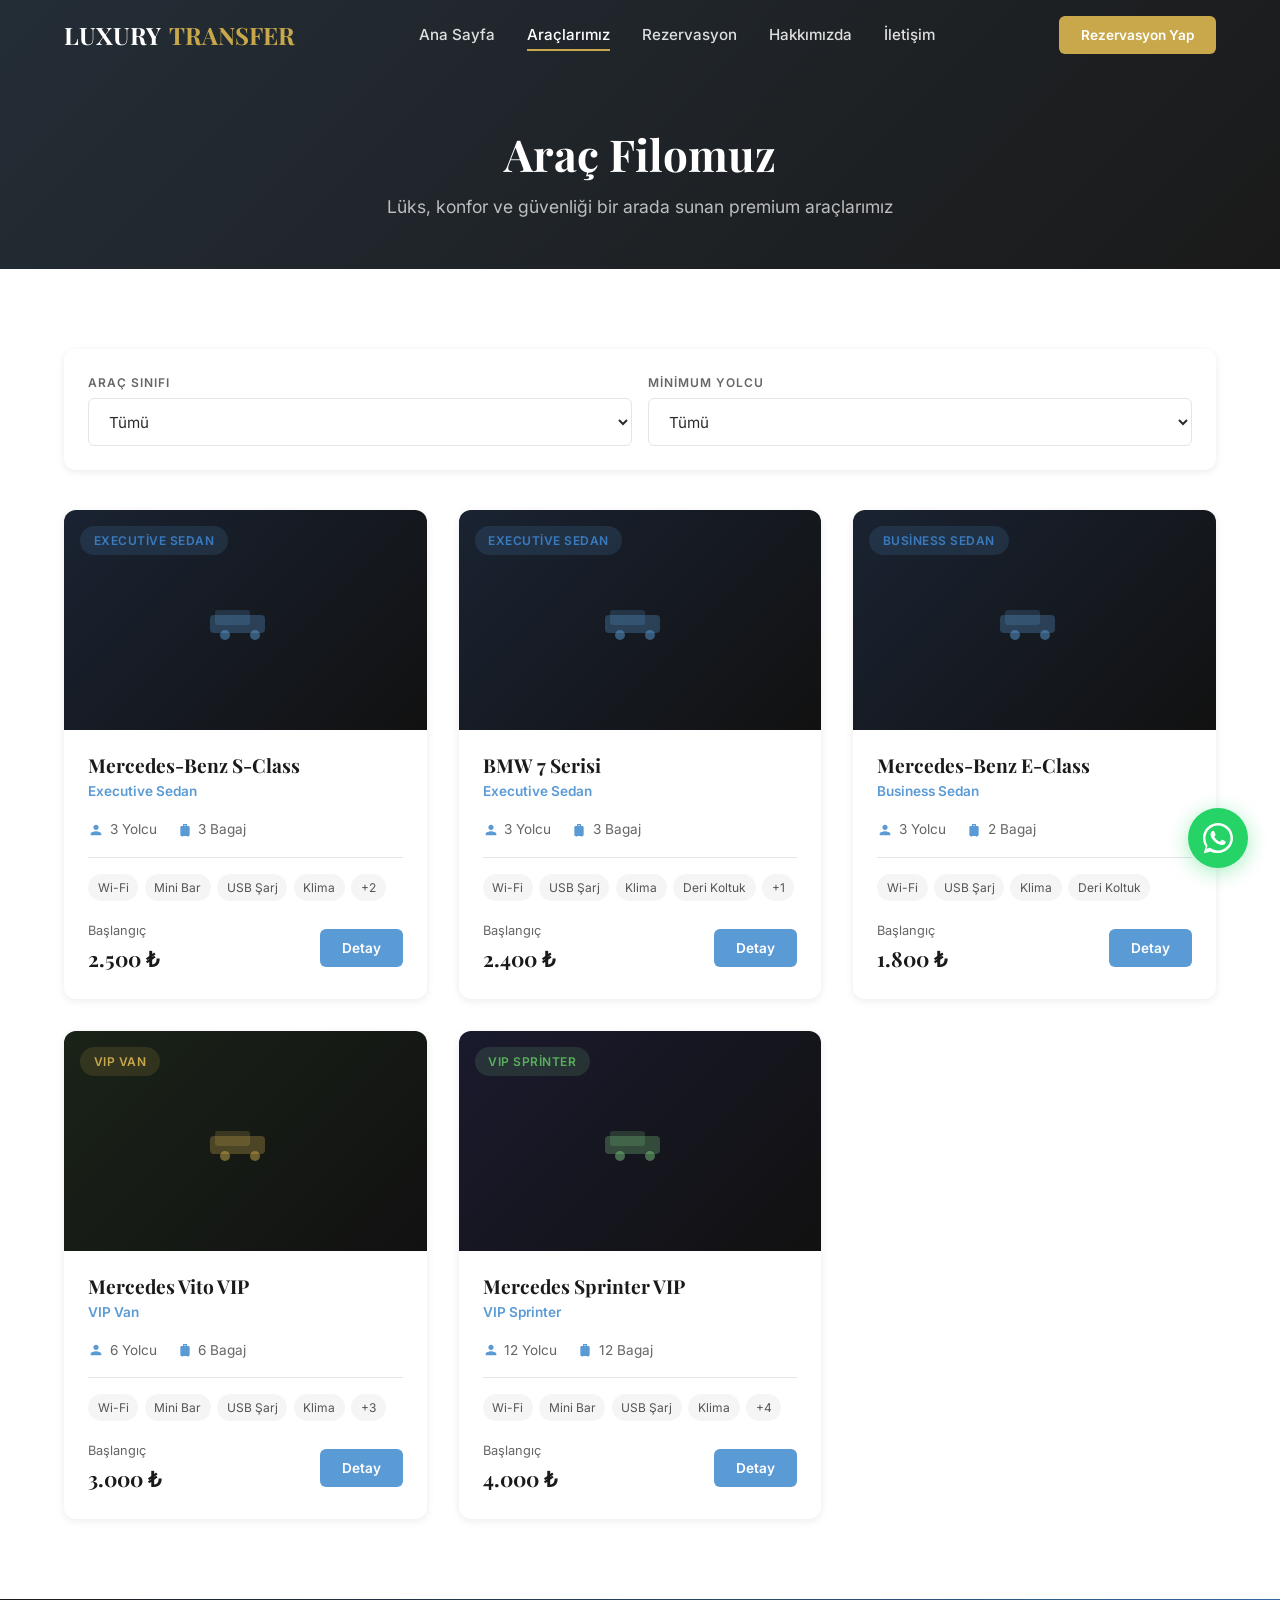
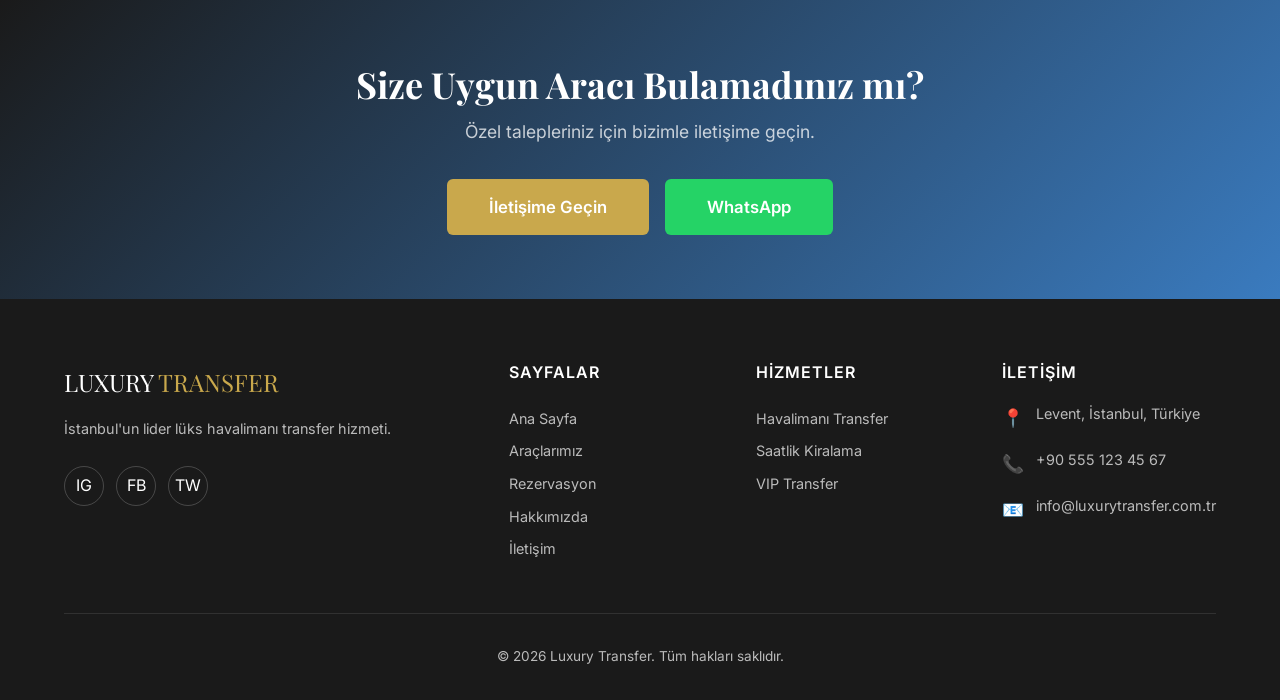
==== araclar.html @ 1dbd3d26 "Initial commit: Luxury Transfer - İstanbul lüks havalimanı transfer web sitesi 5 sayfa (ana sayfa, a" ====
<!DOCTYPE html>
<html lang="tr">
<head>
  <meta charset="UTF-8">
  <meta name="viewport" content="width=device-width, initial-scale=1.0">
  <meta name="description" content="Luxury Transfer araç filosu. Mercedes S-Class, BMW 7 Serisi, Mercedes Vito VIP ve Sprinter VIP araçlarla lüks transfer.">
  <title>Araçlarımız - Luxury Transfer</title>
  <link rel="preconnect" href="https://fonts.googleapis.com">
  <link rel="preconnect" href="https://fonts.gstatic.com" crossorigin>
  <link href="https://fonts.googleapis.com/css2?family=Inter:wght@400;500;600;700&family=Playfair+Display:wght@600;700&display=swap" rel="stylesheet">
  <link rel="stylesheet" href="css/style.css">
  <link rel="stylesheet" href="css/components.css">
  <link rel="stylesheet" href="css/responsive.css">
</head>
<body>

  <!-- Header -->
  <header class="header header--solid">
    <div class="container header__inner">
      <a href="index.html" class="header__logo">LUXURY <span>TRANSFER</span></a>
      <nav class="header__nav">
        <a href="index.html" class="header__link">Ana Sayfa</a>
        <a href="araclar.html" class="header__link header__link--active">Araçlarımız</a>
        <a href="rezervasyon.html" class="header__link">Rezervasyon</a>
        <a href="hakkimizda.html" class="header__link">Hakkımızda</a>
        <a href="iletisim.html" class="header__link">İletişim</a>
      </nav>
      <a href="rezervasyon.html" class="header__cta btn btn--gold btn--sm">Rezervasyon Yap</a>
      <button class="hamburger" aria-label="Menüyü aç">
        <span class="hamburger__line"></span>
        <span class="hamburger__line"></span>
        <span class="hamburger__line"></span>
      </button>
    </div>
  </header>

  <!-- Mobile Nav -->
  <div class="mobile-nav">
    <a href="index.html" class="mobile-nav__link">Ana Sayfa</a>
    <a href="araclar.html" class="mobile-nav__link">Araçlarımız</a>
    <a href="rezervasyon.html" class="mobile-nav__link">Rezervasyon</a>
    <a href="hakkimizda.html" class="mobile-nav__link">Hakkımızda</a>
    <a href="iletisim.html" class="mobile-nav__link">İletişim</a>
  </div>

  <!-- Page Hero -->
  <section class="page-hero">
    <div class="page-hero__content">
      <h1 class="page-hero__title">Araç Filomuz</h1>
      <p class="page-hero__subtitle">Lüks, konfor ve güvenliği bir arada sunan premium araçlarımız</p>
    </div>
  </section>

  <!-- Fleet -->
  <section class="section">
    <div class="container">
      <!-- Filter Bar -->
      <div class="filter-bar reveal">
        <div class="filter-bar__group">
          <label class="filter-bar__label">Araç Sınıfı</label>
          <select class="form-select" id="filter-class">
            <option value="all">Tümü</option>
            <option value="executive">Executive Sedan</option>
            <option value="vip-van">VIP Van</option>
            <option value="sprinter">Sprinter</option>
          </select>
        </div>
        <div class="filter-bar__group">
          <label class="filter-bar__label">Minimum Yolcu</label>
          <select class="form-select" id="filter-passengers">
            <option value="">Tümü</option>
            <option value="1">1+ Yolcu</option>
            <option value="4">4+ Yolcu</option>
            <option value="6">6+ Yolcu</option>
            <option value="10">10+ Yolcu</option>
          </select>
        </div>
      </div>

      <!-- Vehicle Grid -->
      <div class="grid grid--3" id="vehicle-grid"></div>
    </div>
  </section>

  <!-- CTA -->
  <section class="cta-banner">
    <div class="container">
      <h2 class="cta-banner__title">Size Uygun Aracı Bulamadınız mı?</h2>
      <p class="cta-banner__text">Özel talepleriniz için bizimle iletişime geçin.</p>
      <div class="cta-banner__buttons">
        <a href="iletisim.html" class="btn btn--gold btn--lg">İletişime Geçin</a>
        <a href="#" onclick="openWhatsAppGeneral(); return false;" class="btn btn--whatsapp btn--lg">WhatsApp</a>
      </div>
    </div>
  </section>

  <!-- Vehicle Modal -->
  <div class="modal-overlay" id="vehicle-modal">
    <div class="modal">
      <button class="modal__close" onclick="closeVehicleModal()">&times;</button>
      <div class="modal__image-placeholder"></div>
      <div class="modal__body">
        <h2 class="modal__title"></h2>
        <div class="modal__class"></div>
        <p class="modal__description" style="color:#666;margin-bottom:1.5rem"></p>
        <div class="modal__section-title">Özellikler</div>
        <div class="modal__amenities"></div>
        <div class="modal__section-title">Fiyatlandırma</div>
        <div class="modal__pricing"></div>
        <a href="#" class="btn btn--primary btn--lg btn--full modal__book-btn">Rezervasyon Yap</a>
      </div>
    </div>
  </div>

  <!-- Footer -->
  <footer class="footer">
    <div class="container">
      <div class="footer__grid">
        <div>
          <div class="footer__brand">LUXURY <span>TRANSFER</span></div>
          <p class="footer__desc">İstanbul'un lider lüks havalimanı transfer hizmeti.</p>
          <div class="footer__social">
            <a href="#" class="footer__social-link" aria-label="Instagram">IG</a>
            <a href="#" class="footer__social-link" aria-label="Facebook">FB</a>
            <a href="#" class="footer__social-link" aria-label="Twitter">TW</a>
          </div>
        </div>
        <div>
          <h4 class="footer__heading">Sayfalar</h4>
          <a href="index.html" class="footer__link">Ana Sayfa</a>
          <a href="araclar.html" class="footer__link">Araçlarımız</a>
          <a href="rezervasyon.html" class="footer__link">Rezervasyon</a>
          <a href="hakkimizda.html" class="footer__link">Hakkımızda</a>
          <a href="iletisim.html" class="footer__link">İletişim</a>
        </div>
        <div>
          <h4 class="footer__heading">Hizmetler</h4>
          <a href="rezervasyon.html" class="footer__link">Havalimanı Transfer</a>
          <a href="rezervasyon.html" class="footer__link">Saatlik Kiralama</a>
          <a href="rezervasyon.html" class="footer__link">VIP Transfer</a>
        </div>
        <div>
          <h4 class="footer__heading">İletişim</h4>
          <div class="footer__contact-item">
            <span class="footer__contact-icon">📍</span>
            <span>Levent, İstanbul, Türkiye</span>
          </div>
          <div class="footer__contact-item">
            <span class="footer__contact-icon">📞</span>
            <span>+90 555 123 45 67</span>
          </div>
          <div class="footer__contact-item">
            <span class="footer__contact-icon">📧</span>
            <span>info@luxurytransfer.com.tr</span>
          </div>
        </div>
      </div>
      <div class="footer__bottom">&copy; 2026 Luxury Transfer. Tüm hakları saklıdır.</div>
    </div>
  </footer>

  <!-- WhatsApp FAB -->
  <a href="#" onclick="openWhatsAppGeneral(); return false;" class="whatsapp-fab" aria-label="WhatsApp ile iletişim">
    <svg viewBox="0 0 24 24"><path d="M17.472 14.382c-.297-.149-1.758-.867-2.03-.967-.273-.099-.471-.148-.67.15-.197.297-.767.966-.94 1.164-.173.199-.347.223-.644.075-.297-.15-1.255-.463-2.39-1.475-.883-.788-1.48-1.761-1.653-2.059-.173-.297-.018-.458.13-.606.134-.133.298-.347.446-.52.149-.174.198-.298.298-.497.099-.198.05-.371-.025-.52-.075-.149-.669-1.612-.916-2.207-.242-.579-.487-.5-.669-.51-.173-.008-.371-.01-.57-.01-.198 0-.52.074-.792.372-.272.297-1.04 1.016-1.04 2.479 0 1.462 1.065 2.875 1.213 3.074.149.198 2.096 3.2 5.077 4.487.709.306 1.262.489 1.694.625.712.227 1.36.195 1.871.118.571-.085 1.758-.719 2.006-1.413.248-.694.248-1.289.173-1.413-.074-.124-.272-.198-.57-.347z"/><path d="M12 0C5.373 0 0 5.373 0 12c0 2.625.846 5.059 2.284 7.034L.789 23.492a.5.5 0 00.612.638l4.682-1.415A11.94 11.94 0 0012 24c6.627 0 12-5.373 12-12S18.627 0 12 0zm0 22c-2.24 0-4.318-.726-6.003-1.956l-.42-.312-2.774.838.87-2.675-.342-.462A9.956 9.956 0 012 12C2 6.486 6.486 2 12 2s10 4.486 10 10-4.486 10-10 10z"/></svg>
  </a>

  <script src="js/main.js"></script>
  <script src="js/vehicles.js"></script>
  <script src="js/whatsapp.js"></script>
</body>
</html>
---- css/style.css ----
/* ========================================
   LUXURY TRANSFER - Ana Stil Dosyası
   ======================================== */

/* --- CSS Custom Properties --- */
:root {
  --primary: #5B9BD5;
  --primary-light: #8BB8E3;
  --primary-dark: #3A7BBF;
  --accent: #7BC67E;
  --accent-dark: #5AAF5D;
  --black: #1A1A1A;
  --dark: #2D2D2D;
  --gray-200: #E5E5E5;
  --gray-100: #F5F5F5;
  --gold: #C9A84C;
  --white: #FFFFFF;

  --font-heading: 'Playfair Display', Georgia, serif;
  --font-body: 'Inter', -apple-system, BlinkMacSystemFont, sans-serif;

  --shadow-sm: 0 2px 8px rgba(0,0,0,0.08);
  --shadow-md: 0 4px 16px rgba(0,0,0,0.12);
  --shadow-lg: 0 8px 32px rgba(0,0,0,0.16);

  --radius-sm: 6px;
  --radius-md: 12px;
  --radius-lg: 20px;
  --radius-full: 50%;

  --transition: 0.3s ease;
  --max-width: 1200px;
}

/* --- Reset --- */
*, *::before, *::after {
  margin: 0;
  padding: 0;
  box-sizing: border-box;
}

html {
  scroll-behavior: smooth;
  font-size: 16px;
}

body {
  font-family: var(--font-body);
  color: var(--dark);
  line-height: 1.6;
  background: var(--white);
  -webkit-font-smoothing: antialiased;
}

img {
  max-width: 100%;
  height: auto;
  display: block;
}

a {
  text-decoration: none;
  color: inherit;
  transition: color var(--transition);
}

ul, ol {
  list-style: none;
}

h1, h2, h3, h4, h5, h6 {
  font-family: var(--font-heading);
  color: var(--black);
  line-height: 1.2;
  font-weight: 700;
}

h1 { font-size: 3rem; }
h2 { font-size: 2.25rem; }
h3 { font-size: 1.5rem; }
h4 { font-size: 1.25rem; }

p { margin-bottom: 1rem; }
p:last-child { margin-bottom: 0; }

/* --- Layout Utilities --- */
.container {
  width: 100%;
  max-width: var(--max-width);
  margin: 0 auto;
  padding: 0 1.5rem;
}

.section {
  padding: 5rem 0;
}

.section--gray {
  background: var(--gray-100);
}

.text-center { text-align: center; }
.text-gold { color: var(--gold); }
.text-primary { color: var(--primary); }

.section-title {
  font-size: 2.25rem;
  margin-bottom: 0.75rem;
  text-align: center;
}

.section-subtitle {
  text-align: center;
  color: #666;
  font-size: 1.1rem;
  max-width: 600px;
  margin: 0 auto 3rem;
}

/* --- Grid --- */
.grid {
  display: grid;
  gap: 2rem;
}

.grid--2 { grid-template-columns: repeat(2, 1fr); }
.grid--3 { grid-template-columns: repeat(3, 1fr); }
.grid--4 { grid-template-columns: repeat(4, 1fr); }

/* --- Flex --- */
.flex {
  display: flex;
  align-items: center;
}

.flex--between {
  display: flex;
  align-items: center;
  justify-content: space-between;
}

.flex--center {
  display: flex;
  align-items: center;
  justify-content: center;
}

.flex--col {
  display: flex;
  flex-direction: column;
}

.gap-1 { gap: 0.5rem; }
.gap-2 { gap: 1rem; }
.gap-3 { gap: 1.5rem; }
.gap-4 { gap: 2rem; }

/* --- Header --- */
.header {
  position: fixed;
  top: 0;
  left: 0;
  width: 100%;
  z-index: 1000;
  padding: 1rem 0;
  transition: all var(--transition);
}

.header--transparent {
  background: transparent;
}

.header--solid {
  background: rgba(26, 26, 26, 0.95);
  backdrop-filter: blur(10px);
  padding: 0.75rem 0;
  box-shadow: var(--shadow-md);
}

.header__inner {
  display: flex;
  align-items: center;
  justify-content: space-between;
}

.header__logo {
  font-family: var(--font-heading);
  font-size: 1.5rem;
  color: var(--white);
  font-weight: 700;
  display: flex;
  align-items: center;
  gap: 0.5rem;
}

.header__logo span {
  color: var(--gold);
}

.header__nav {
  display: flex;
  align-items: center;
  gap: 2rem;
}

.header__link {
  color: rgba(255,255,255,0.85);
  font-size: 0.95rem;
  font-weight: 500;
  transition: color var(--transition);
  position: relative;
}

.header__link:hover,
.header__link--active {
  color: var(--white);
}

.header__link::after {
  content: '';
  position: absolute;
  bottom: -4px;
  left: 0;
  width: 0;
  height: 2px;
  background: var(--gold);
  transition: width var(--transition);
}

.header__link:hover::after,
.header__link--active::after {
  width: 100%;
}

.header__cta {
  display: inline-flex;
}

/* Hamburger */
.hamburger {
  display: none;
  flex-direction: column;
  gap: 5px;
  background: none;
  border: none;
  cursor: pointer;
  padding: 4px;
}

.hamburger__line {
  width: 24px;
  height: 2px;
  background: var(--white);
  transition: all var(--transition);
  border-radius: 2px;
}

.hamburger.active .hamburger__line:nth-child(1) {
  transform: rotate(45deg) translate(5px, 5px);
}
.hamburger.active .hamburger__line:nth-child(2) {
  opacity: 0;
}
.hamburger.active .hamburger__line:nth-child(3) {
  transform: rotate(-45deg) translate(5px, -5px);
}

/* Mobile Nav Overlay */
.mobile-nav {
  display: none;
  position: fixed;
  top: 0;
  left: 0;
  width: 100%;
  height: 100vh;
  background: rgba(26,26,26,0.98);
  z-index: 999;
  flex-direction: column;
  align-items: center;
  justify-content: center;
  gap: 2rem;
}

.mobile-nav.active {
  display: flex;
}

.mobile-nav__link {
  color: var(--white);
  font-size: 1.5rem;
  font-family: var(--font-heading);
  transition: color var(--transition);
}

.mobile-nav__link:hover {
  color: var(--gold);
}

/* --- Hero --- */
.hero {
  position: relative;
  min-height: 100vh;
  display: flex;
  align-items: center;
  justify-content: center;
  overflow: hidden;
  background: var(--black);
}

.hero--small {
  min-height: 40vh;
}

.hero__bg {
  position: absolute;
  inset: 0;
  background-size: cover;
  background-position: center;
  background-repeat: no-repeat;
}

.hero__overlay {
  position: absolute;
  inset: 0;
  background: linear-gradient(135deg, rgba(26,26,26,0.85) 0%, rgba(59,123,191,0.4) 100%);
}

.hero__content {
  position: relative;
  z-index: 2;
  text-align: center;
  color: var(--white);
  max-width: 800px;
  padding: 0 1.5rem;
}

.hero__badge {
  display: inline-block;
  background: rgba(201,168,76,0.2);
  border: 1px solid var(--gold);
  color: var(--gold);
  padding: 0.4rem 1.25rem;
  border-radius: 50px;
  font-size: 0.85rem;
  font-weight: 600;
  letter-spacing: 1px;
  text-transform: uppercase;
  margin-bottom: 1.5rem;
}

.hero__title {
  font-size: 3.5rem;
  color: var(--white);
  margin-bottom: 1.25rem;
  line-height: 1.15;
}

.hero__subtitle {
  font-size: 1.2rem;
  color: rgba(255,255,255,0.8);
  margin-bottom: 2.5rem;
  line-height: 1.6;
}

/* Hero Mini Form */
.hero-form {
  background: rgba(255,255,255,0.1);
  backdrop-filter: blur(12px);
  border: 1px solid rgba(255,255,255,0.15);
  border-radius: var(--radius-md);
  padding: 1.5rem 2rem;
  display: flex;
  gap: 1rem;
  align-items: flex-end;
  max-width: 700px;
  margin: 0 auto;
}

.hero-form__group {
  flex: 1;
  display: flex;
  flex-direction: column;
  gap: 0.35rem;
}

.hero-form__label {
  font-size: 0.75rem;
  text-transform: uppercase;
  letter-spacing: 1px;
  color: rgba(255,255,255,0.7);
  font-weight: 600;
}

.hero-form__select,
.hero-form__input {
  background: rgba(255,255,255,0.12);
  border: 1px solid rgba(255,255,255,0.2);
  color: var(--white);
  padding: 0.7rem 1rem;
  border-radius: var(--radius-sm);
  font-size: 0.9rem;
  font-family: var(--font-body);
  outline: none;
  transition: border-color var(--transition);
}

.hero-form__select:focus,
.hero-form__input:focus {
  border-color: var(--gold);
}

.hero-form__select option {
  background: var(--black);
  color: var(--white);
}

/* --- Footer --- */
.footer {
  background: var(--black);
  color: rgba(255,255,255,0.7);
  padding: 4rem 0 2rem;
}

.footer__grid {
  display: grid;
  grid-template-columns: 2fr 1fr 1fr 1fr;
  gap: 3rem;
  margin-bottom: 3rem;
}

.footer__brand {
  font-family: var(--font-heading);
  font-size: 1.5rem;
  color: var(--white);
  margin-bottom: 1rem;
}

.footer__brand span {
  color: var(--gold);
}

.footer__desc {
  font-size: 0.9rem;
  line-height: 1.7;
  margin-bottom: 1.5rem;
}

.footer__heading {
  color: var(--white);
  font-family: var(--font-body);
  font-size: 1rem;
  font-weight: 600;
  margin-bottom: 1.25rem;
  text-transform: uppercase;
  letter-spacing: 1px;
}

.footer__link {
  display: block;
  padding: 0.3rem 0;
  font-size: 0.9rem;
  transition: color var(--transition);
}

.footer__link:hover {
  color: var(--gold);
}

.footer__contact-item {
  display: flex;
  align-items: flex-start;
  gap: 0.75rem;
  margin-bottom: 1rem;
  font-size: 0.9rem;
}

.footer__contact-icon {
  color: var(--gold);
  font-size: 1.1rem;
  flex-shrink: 0;
  margin-top: 2px;
}

.footer__social {
  display: flex;
  gap: 0.75rem;
  margin-top: 1rem;
}

.footer__social-link {
  width: 40px;
  height: 40px;
  border-radius: var(--radius-full);
  border: 1px solid rgba(255,255,255,0.2);
  display: flex;
  align-items: center;
  justify-content: center;
  color: var(--white);
  font-size: 1rem;
  transition: all var(--transition);
}

.footer__social-link:hover {
  background: var(--gold);
  border-color: var(--gold);
}

.footer__bottom {
  border-top: 1px solid rgba(255,255,255,0.1);
  padding-top: 2rem;
  text-align: center;
  font-size: 0.85rem;
}

/* --- WhatsApp FAB --- */
.whatsapp-fab {
  position: fixed;
  bottom: 2rem;
  right: 2rem;
  z-index: 900;
  width: 60px;
  height: 60px;
  background: #25D366;
  border-radius: var(--radius-full);
  display: flex;
  align-items: center;
  justify-content: center;
  box-shadow: 0 4px 20px rgba(37,211,102,0.4);
  transition: all var(--transition);
  cursor: pointer;
  border: none;
}

.whatsapp-fab:hover {
  transform: scale(1.1);
  box-shadow: 0 6px 28px rgba(37,211,102,0.5);
}

.whatsapp-fab svg {
  width: 30px;
  height: 30px;
  fill: var(--white);
}

/* --- Scroll Animation --- */
.reveal {
  opacity: 0;
  transform: translateY(30px);
  transition: opacity 0.6s ease, transform 0.6s ease;
}

.reveal.visible {
  opacity: 1;
  transform: translateY(0);
}

/* --- Page Hero (subpages) --- */
.page-hero {
  background: var(--black);
  padding: 8rem 0 3rem;
  text-align: center;
  position: relative;
  overflow: hidden;
}

.page-hero::before {
  content: '';
  position: absolute;
  inset: 0;
  background: linear-gradient(135deg, rgba(91,155,213,0.15) 0%, rgba(26,26,26,0.95) 100%);
}

.page-hero__content {
  position: relative;
  z-index: 2;
}

.page-hero__title {
  color: var(--white);
  font-size: 2.75rem;
  margin-bottom: 0.75rem;
}

.page-hero__subtitle {
  color: rgba(255,255,255,0.7);
  font-size: 1.1rem;
}

/* --- Statistics Bar --- */
.stats-bar {
  background: var(--primary);
  padding: 3rem 0;
}

.stats-bar__grid {
  display: grid;
  grid-template-columns: repeat(4, 1fr);
  gap: 2rem;
  text-align: center;
  color: var(--white);
}

.stats-bar__number {
  font-family: var(--font-heading);
  font-size: 2.75rem;
  font-weight: 700;
  line-height: 1;
  margin-bottom: 0.35rem;
}

.stats-bar__label {
  font-size: 0.9rem;
  opacity: 0.85;
}

/* --- Utility --- */
.sr-only {
  position: absolute;
  width: 1px;
  height: 1px;
  padding: 0;
  margin: -1px;
  overflow: hidden;
  clip: rect(0,0,0,0);
  border: 0;
}

.mb-1 { margin-bottom: 0.5rem; }
.mb-2 { margin-bottom: 1rem; }
.mb-3 { margin-bottom: 1.5rem; }
.mb-4 { margin-bottom: 2rem; }
.mt-4 { margin-top: 2rem; }
---- css/components.css ----
/* ========================================
   LUXURY TRANSFER - Bileşenler
   ======================================== */

/* --- Buttons --- */
.btn {
  display: inline-flex;
  align-items: center;
  justify-content: center;
  gap: 0.5rem;
  padding: 0.85rem 2rem;
  border-radius: var(--radius-sm);
  font-family: var(--font-body);
  font-size: 0.95rem;
  font-weight: 600;
  cursor: pointer;
  border: 2px solid transparent;
  transition: all var(--transition);
  text-align: center;
  line-height: 1.2;
}

.btn--primary {
  background: var(--primary);
  color: var(--white);
}

.btn--primary:hover {
  background: var(--primary-dark);
  transform: translateY(-2px);
  box-shadow: var(--shadow-md);
}

.btn--accent {
  background: var(--accent);
  color: var(--white);
}

.btn--accent:hover {
  background: var(--accent-dark);
  transform: translateY(-2px);
  box-shadow: var(--shadow-md);
}

.btn--gold {
  background: var(--gold);
  color: var(--white);
}

.btn--gold:hover {
  background: #b8963e;
  transform: translateY(-2px);
}

.btn--outline {
  background: transparent;
  border-color: var(--white);
  color: var(--white);
}

.btn--outline:hover {
  background: var(--white);
  color: var(--black);
}

.btn--outline-dark {
  background: transparent;
  border-color: var(--primary);
  color: var(--primary);
}

.btn--outline-dark:hover {
  background: var(--primary);
  color: var(--white);
}

.btn--whatsapp {
  background: #25D366;
  color: var(--white);
}

.btn--whatsapp:hover {
  background: #1da851;
  transform: translateY(-2px);
}

.btn--lg {
  padding: 1rem 2.5rem;
  font-size: 1.05rem;
}

.btn--sm {
  padding: 0.55rem 1.25rem;
  font-size: 0.85rem;
}

.btn--full {
  width: 100%;
}

.btn--disabled,
.btn:disabled {
  opacity: 0.5;
  cursor: not-allowed;
  transform: none !important;
}

/* --- Card --- */
.card {
  background: var(--white);
  border-radius: var(--radius-md);
  box-shadow: var(--shadow-sm);
  overflow: hidden;
  transition: all var(--transition);
}

.card:hover {
  box-shadow: var(--shadow-md);
  transform: translateY(-4px);
}

.card__image {
  width: 100%;
  height: 220px;
  object-fit: cover;
  background: linear-gradient(135deg, var(--gray-100) 0%, var(--gray-200) 100%);
}

.card__body {
  padding: 1.5rem;
}

.card__title {
  font-size: 1.25rem;
  margin-bottom: 0.5rem;
}

.card__text {
  color: #666;
  font-size: 0.9rem;
  line-height: 1.6;
}

/* Service Card */
.service-card {
  background: var(--white);
  border-radius: var(--radius-md);
  padding: 2.5rem 2rem;
  text-align: center;
  box-shadow: var(--shadow-sm);
  transition: all var(--transition);
  border: 1px solid transparent;
}

.service-card:hover {
  box-shadow: var(--shadow-md);
  transform: translateY(-4px);
  border-color: var(--primary-light);
}

.service-card__icon {
  width: 70px;
  height: 70px;
  margin: 0 auto 1.5rem;
  background: linear-gradient(135deg, var(--primary-light), var(--primary));
  border-radius: var(--radius-md);
  display: flex;
  align-items: center;
  justify-content: center;
  color: var(--white);
  font-size: 1.75rem;
}

.service-card__title {
  font-size: 1.25rem;
  margin-bottom: 0.75rem;
}

.service-card__text {
  color: #666;
  font-size: 0.9rem;
  line-height: 1.7;
}

/* Vehicle Card */
.vehicle-card {
  background: var(--white);
  border-radius: var(--radius-md);
  box-shadow: var(--shadow-sm);
  overflow: hidden;
  transition: all var(--transition);
}

.vehicle-card:hover {
  box-shadow: var(--shadow-lg);
  transform: translateY(-6px);
}

.vehicle-card__image-wrap {
  position: relative;
  height: 220px;
  overflow: hidden;
}

.vehicle-card__image {
  width: 100%;
  height: 100%;
  object-fit: cover;
  background: linear-gradient(135deg, #2D2D2D 0%, #1A1A1A 100%);
  display: flex;
  align-items: center;
  justify-content: center;
  color: rgba(255,255,255,0.3);
  font-size: 3rem;
}

.vehicle-card__badge {
  position: absolute;
  top: 1rem;
  left: 1rem;
}

.vehicle-card__body {
  padding: 1.5rem;
}

.vehicle-card__name {
  font-size: 1.2rem;
  margin-bottom: 0.25rem;
}

.vehicle-card__class {
  color: var(--primary);
  font-size: 0.85rem;
  font-weight: 600;
  margin-bottom: 1rem;
}

.vehicle-card__specs {
  display: flex;
  gap: 1.25rem;
  margin-bottom: 1rem;
  padding-bottom: 1rem;
  border-bottom: 1px solid var(--gray-200);
}

.vehicle-card__spec {
  display: flex;
  align-items: center;
  gap: 0.35rem;
  font-size: 0.85rem;
  color: #666;
}

.vehicle-card__spec svg {
  width: 16px;
  height: 16px;
  fill: var(--primary);
}

.vehicle-card__amenities {
  display: flex;
  flex-wrap: wrap;
  gap: 0.4rem;
  margin-bottom: 1.25rem;
}

.vehicle-card__amenity {
  background: var(--gray-100);
  padding: 0.25rem 0.6rem;
  border-radius: 50px;
  font-size: 0.75rem;
  color: #555;
}

.vehicle-card__footer {
  display: flex;
  align-items: center;
  justify-content: space-between;
}

.vehicle-card__price {
  font-size: 0.8rem;
  color: #666;
}

.vehicle-card__price strong {
  display: block;
  font-size: 1.3rem;
  color: var(--black);
  font-family: var(--font-heading);
}

/* --- Badge --- */
.badge {
  display: inline-block;
  padding: 0.3rem 0.85rem;
  border-radius: 50px;
  font-size: 0.75rem;
  font-weight: 600;
  text-transform: uppercase;
  letter-spacing: 0.5px;
}

.badge--executive { background: rgba(91,155,213,0.15); color: var(--primary-dark); }
.badge--vip { background: rgba(201,168,76,0.15); color: var(--gold); }
.badge--sprinter { background: rgba(123,198,126,0.15); color: var(--accent-dark); }

/* --- Form Inputs --- */
.form-group {
  margin-bottom: 1.25rem;
}

.form-label {
  display: block;
  font-size: 0.85rem;
  font-weight: 600;
  color: var(--dark);
  margin-bottom: 0.4rem;
}

.form-input,
.form-select,
.form-textarea {
  width: 100%;
  padding: 0.8rem 1rem;
  border: 1.5px solid var(--gray-200);
  border-radius: var(--radius-sm);
  font-family: var(--font-body);
  font-size: 0.95rem;
  color: var(--dark);
  background: var(--white);
  transition: border-color var(--transition), box-shadow var(--transition);
  outline: none;
}

.form-input:focus,
.form-select:focus,
.form-textarea:focus {
  border-color: var(--primary);
  box-shadow: 0 0 0 3px rgba(91,155,213,0.15);
}

.form-input::placeholder {
  color: #999;
}

.form-textarea {
  min-height: 120px;
  resize: vertical;
}

.form-input--error {
  border-color: #e74c3c;
}

.form-error {
  color: #e74c3c;
  font-size: 0.8rem;
  margin-top: 0.3rem;
}

/* --- Step Indicator --- */
.step-indicator {
  display: flex;
  align-items: center;
  justify-content: center;
  gap: 0;
  margin-bottom: 3rem;
}

.step-indicator__step {
  display: flex;
  align-items: center;
  gap: 0;
}

.step-indicator__circle {
  width: 40px;
  height: 40px;
  border-radius: var(--radius-full);
  display: flex;
  align-items: center;
  justify-content: center;
  font-weight: 700;
  font-size: 0.9rem;
  border: 2px solid var(--gray-200);
  color: #999;
  background: var(--white);
  transition: all var(--transition);
  flex-shrink: 0;
}

.step-indicator__circle--active {
  border-color: var(--primary);
  background: var(--primary);
  color: var(--white);
}

.step-indicator__circle--done {
  border-color: var(--accent);
  background: var(--accent);
  color: var(--white);
}

.step-indicator__line {
  width: 60px;
  height: 2px;
  background: var(--gray-200);
  transition: background var(--transition);
}

.step-indicator__line--done {
  background: var(--accent);
}

.step-indicator__label {
  display: none;
}

/* --- Modal --- */
.modal-overlay {
  position: fixed;
  inset: 0;
  background: rgba(0,0,0,0.6);
  backdrop-filter: blur(4px);
  z-index: 2000;
  display: none;
  align-items: center;
  justify-content: center;
  padding: 2rem;
}

.modal-overlay.active {
  display: flex;
}

.modal {
  background: var(--white);
  border-radius: var(--radius-md);
  max-width: 700px;
  width: 100%;
  max-height: 85vh;
  overflow-y: auto;
  box-shadow: var(--shadow-lg);
  position: relative;
}

.modal__close {
  position: absolute;
  top: 1rem;
  right: 1rem;
  width: 36px;
  height: 36px;
  border-radius: var(--radius-full);
  border: none;
  background: rgba(0,0,0,0.08);
  cursor: pointer;
  display: flex;
  align-items: center;
  justify-content: center;
  font-size: 1.25rem;
  color: var(--dark);
  transition: background var(--transition);
  z-index: 10;
}

.modal__close:hover {
  background: rgba(0,0,0,0.15);
}

.modal__image {
  width: 100%;
  height: 300px;
  object-fit: cover;
  background: linear-gradient(135deg, #2D2D2D 0%, #1A1A1A 100%);
}

.modal__body {
  padding: 2rem;
}

.modal__title {
  font-size: 1.75rem;
  margin-bottom: 0.5rem;
}

.modal__class {
  color: var(--primary);
  font-weight: 600;
  margin-bottom: 1.5rem;
}

.modal__section-title {
  font-family: var(--font-body);
  font-size: 0.9rem;
  font-weight: 700;
  text-transform: uppercase;
  letter-spacing: 1px;
  color: var(--dark);
  margin-bottom: 0.75rem;
}

.modal__amenities {
  display: flex;
  flex-wrap: wrap;
  gap: 0.5rem;
  margin-bottom: 1.5rem;
}

.modal__amenity {
  background: var(--gray-100);
  padding: 0.4rem 1rem;
  border-radius: 50px;
  font-size: 0.85rem;
  color: var(--dark);
}

.modal__pricing {
  background: var(--gray-100);
  border-radius: var(--radius-sm);
  padding: 1.25rem;
  margin-bottom: 1.5rem;
}

.modal__pricing-row {
  display: flex;
  justify-content: space-between;
  padding: 0.4rem 0;
  font-size: 0.9rem;
}

.modal__pricing-row + .modal__pricing-row {
  border-top: 1px solid var(--gray-200);
}

.modal__pricing-label {
  color: #666;
}

.modal__pricing-value {
  font-weight: 700;
  color: var(--black);
}

/* --- Testimonial Card --- */
.testimonial-card {
  background: var(--white);
  border-radius: var(--radius-md);
  padding: 2rem;
  box-shadow: var(--shadow-sm);
  position: relative;
}

.testimonial-card__quote {
  font-size: 2.5rem;
  color: var(--primary-light);
  font-family: var(--font-heading);
  line-height: 1;
  margin-bottom: 0.75rem;
}

.testimonial-card__text {
  font-size: 0.95rem;
  color: #555;
  line-height: 1.7;
  margin-bottom: 1.25rem;
  font-style: italic;
}

.testimonial-card__author {
  display: flex;
  align-items: center;
  gap: 0.75rem;
}

.testimonial-card__avatar {
  width: 44px;
  height: 44px;
  border-radius: var(--radius-full);
  background: var(--primary-light);
  display: flex;
  align-items: center;
  justify-content: center;
  color: var(--white);
  font-weight: 700;
  font-size: 1rem;
}

.testimonial-card__name {
  font-weight: 700;
  font-size: 0.95rem;
  color: var(--black);
}

.testimonial-card__role {
  font-size: 0.8rem;
  color: #999;
}

/* --- Steps (How it works) --- */
.steps {
  display: grid;
  grid-template-columns: repeat(4, 1fr);
  gap: 2rem;
  position: relative;
}

.step {
  text-align: center;
  position: relative;
}

.step__number {
  width: 60px;
  height: 60px;
  margin: 0 auto 1.25rem;
  border-radius: var(--radius-full);
  background: linear-gradient(135deg, var(--primary), var(--primary-dark));
  color: var(--white);
  display: flex;
  align-items: center;
  justify-content: center;
  font-family: var(--font-heading);
  font-size: 1.5rem;
  font-weight: 700;
  box-shadow: 0 4px 12px rgba(91,155,213,0.3);
}

.step__title {
  font-size: 1.1rem;
  margin-bottom: 0.5rem;
}

.step__text {
  font-size: 0.85rem;
  color: #666;
  line-height: 1.6;
}

/* --- CTA Banner --- */
.cta-banner {
  background: linear-gradient(135deg, var(--black) 0%, var(--primary-dark) 100%);
  padding: 4rem 0;
  text-align: center;
  color: var(--white);
}

.cta-banner__title {
  color: var(--white);
  font-size: 2.25rem;
  margin-bottom: 0.75rem;
}

.cta-banner__text {
  color: rgba(255,255,255,0.75);
  font-size: 1.1rem;
  margin-bottom: 2rem;
  max-width: 500px;
  margin-left: auto;
  margin-right: auto;
}

.cta-banner__buttons {
  display: flex;
  justify-content: center;
  gap: 1rem;
  flex-wrap: wrap;
}

/* --- Filter Bar --- */
.filter-bar {
  display: flex;
  gap: 1rem;
  flex-wrap: wrap;
  padding: 1.5rem;
  background: var(--white);
  border-radius: var(--radius-md);
  box-shadow: var(--shadow-sm);
  margin-bottom: 2.5rem;
}

.filter-bar__group {
  flex: 1;
  min-width: 180px;
}

.filter-bar__label {
  display: block;
  font-size: 0.75rem;
  text-transform: uppercase;
  letter-spacing: 1px;
  color: #666;
  font-weight: 600;
  margin-bottom: 0.35rem;
}

/* --- Booking Step Content --- */
.booking-step {
  display: none;
  animation: fadeIn 0.3s ease;
}

.booking-step.active {
  display: block;
}

@keyframes fadeIn {
  from { opacity: 0; transform: translateY(10px); }
  to { opacity: 1; transform: translateY(0); }
}

.booking-option {
  border: 2px solid var(--gray-200);
  border-radius: var(--radius-md);
  padding: 2rem;
  cursor: pointer;
  transition: all var(--transition);
  text-align: center;
}

.booking-option:hover {
  border-color: var(--primary-light);
  box-shadow: var(--shadow-sm);
}

.booking-option.selected {
  border-color: var(--primary);
  background: rgba(91,155,213,0.05);
  box-shadow: 0 0 0 3px rgba(91,155,213,0.15);
}

.booking-option__icon {
  font-size: 2.5rem;
  margin-bottom: 1rem;
}

.booking-option__title {
  font-size: 1.25rem;
  margin-bottom: 0.5rem;
}

.booking-option__text {
  font-size: 0.9rem;
  color: #666;
}

/* Chip */
.chip {
  display: inline-block;
  padding: 0.45rem 1rem;
  border: 1.5px solid var(--gray-200);
  border-radius: 50px;
  font-size: 0.85rem;
  cursor: pointer;
  transition: all var(--transition);
  background: var(--white);
}

.chip:hover {
  border-color: var(--primary-light);
}

.chip.selected {
  background: var(--primary);
  color: var(--white);
  border-color: var(--primary);
}

/* Booking Summary */
.booking-summary {
  background: var(--gray-100);
  border-radius: var(--radius-md);
  padding: 2rem;
}

.booking-summary__row {
  display: flex;
  justify-content: space-between;
  padding: 0.6rem 0;
  font-size: 0.9rem;
}

.booking-summary__row + .booking-summary__row {
  border-top: 1px solid var(--gray-200);
}

.booking-summary__label {
  color: #666;
}

.booking-summary__value {
  font-weight: 600;
  color: var(--black);
}

.booking-summary__total {
  font-size: 1.3rem;
  font-family: var(--font-heading);
  color: var(--primary-dark);
}

/* Night surcharge notice */
.night-notice {
  background: rgba(201,168,76,0.1);
  border: 1px solid rgba(201,168,76,0.3);
  border-radius: var(--radius-sm);
  padding: 0.75rem 1rem;
  font-size: 0.85rem;
  color: var(--gold);
  display: none;
  margin-top: 0.75rem;
}

.night-notice.visible {
  display: flex;
  align-items: center;
  gap: 0.5rem;
}

/* --- Contact Page --- */
.contact-grid {
  display: grid;
  grid-template-columns: 1fr 1fr;
  gap: 3rem;
}

.contact-info-card {
  display: flex;
  align-items: flex-start;
  gap: 1rem;
  margin-bottom: 1.5rem;
}

.contact-info-card__icon {
  width: 48px;
  height: 48px;
  border-radius: var(--radius-sm);
  background: rgba(91,155,213,0.1);
  display: flex;
  align-items: center;
  justify-content: center;
  color: var(--primary);
  font-size: 1.25rem;
  flex-shrink: 0;
}

.contact-info-card__title {
  font-family: var(--font-body);
  font-weight: 700;
  font-size: 0.95rem;
  margin-bottom: 0.2rem;
}

.contact-info-card__text {
  font-size: 0.9rem;
  color: #666;
}

.contact-map {
  width: 100%;
  height: 300px;
  border-radius: var(--radius-md);
  border: none;
  margin-top: 1.5rem;
}

/* --- About Page Values --- */
.value-card {
  text-align: center;
  padding: 2rem;
}

.value-card__icon {
  font-size: 2.5rem;
  margin-bottom: 1rem;
}

.value-card__title {
  font-size: 1.15rem;
  margin-bottom: 0.5rem;
}

.value-card__text {
  font-size: 0.9rem;
  color: #666;
  line-height: 1.6;
}
---- css/responsive.css ----
/* ========================================
   LUXURY TRANSFER - Responsive
   ======================================== */

/* Tablet */
@media (max-width: 1024px) {
  h1 { font-size: 2.5rem; }
  h2 { font-size: 2rem; }

  .hero__title { font-size: 2.75rem; }

  .grid--3 { grid-template-columns: repeat(2, 1fr); }
  .grid--4 { grid-template-columns: repeat(2, 1fr); }

  .steps { grid-template-columns: repeat(2, 1fr); }

  .footer__grid {
    grid-template-columns: repeat(2, 1fr);
  }

  .stats-bar__grid {
    grid-template-columns: repeat(2, 1fr);
    gap: 1.5rem;
  }

  .contact-grid {
    grid-template-columns: 1fr;
  }

  .hero-form {
    flex-direction: column;
  }

  .hero-form__group {
    width: 100%;
  }
}

/* Mobile */
@media (max-width: 768px) {
  html { font-size: 15px; }

  .section { padding: 3.5rem 0; }

  h1 { font-size: 2rem; }
  h2 { font-size: 1.75rem; }

  .hero__title { font-size: 2.25rem; }
  .hero__subtitle { font-size: 1rem; }

  .page-hero__title { font-size: 2rem; }

  .section-title { font-size: 1.75rem; }

  /* Header mobile */
  .header__nav { display: none; }
  .header__cta { display: none; }
  .hamburger { display: flex; }

  /* Grids */
  .grid--2,
  .grid--3,
  .grid--4 {
    grid-template-columns: 1fr;
  }

  .steps {
    grid-template-columns: 1fr 1fr;
    gap: 1.5rem;
  }

  .footer__grid {
    grid-template-columns: 1fr;
    gap: 2rem;
  }

  .stats-bar__grid {
    grid-template-columns: repeat(2, 1fr);
  }

  .stats-bar__number { font-size: 2rem; }

  /* Filter */
  .filter-bar {
    flex-direction: column;
  }

  .filter-bar__group {
    min-width: 100%;
  }

  /* Booking */
  .step-indicator__line { width: 30px; }
  .step-indicator__circle { width: 34px; height: 34px; font-size: 0.8rem; }

  .booking-option { padding: 1.5rem; }

  /* CTA Banner */
  .cta-banner__title { font-size: 1.75rem; }
  .cta-banner__buttons { flex-direction: column; align-items: center; }

  /* WhatsApp FAB */
  .whatsapp-fab {
    width: 52px;
    height: 52px;
    bottom: 1.25rem;
    right: 1.25rem;
  }
  .whatsapp-fab svg { width: 26px; height: 26px; }

  /* Modal */
  .modal-overlay { padding: 1rem; }
  .modal__image { height: 200px; }
  .modal__body { padding: 1.25rem; }
  .modal__title { font-size: 1.4rem; }
}

/* Small Mobile */
@media (max-width: 375px) {
  .hero__title { font-size: 1.85rem; }
  .container { padding: 0 1rem; }
  .hero-form { padding: 1rem; }
  .step-indicator__line { width: 20px; }
}
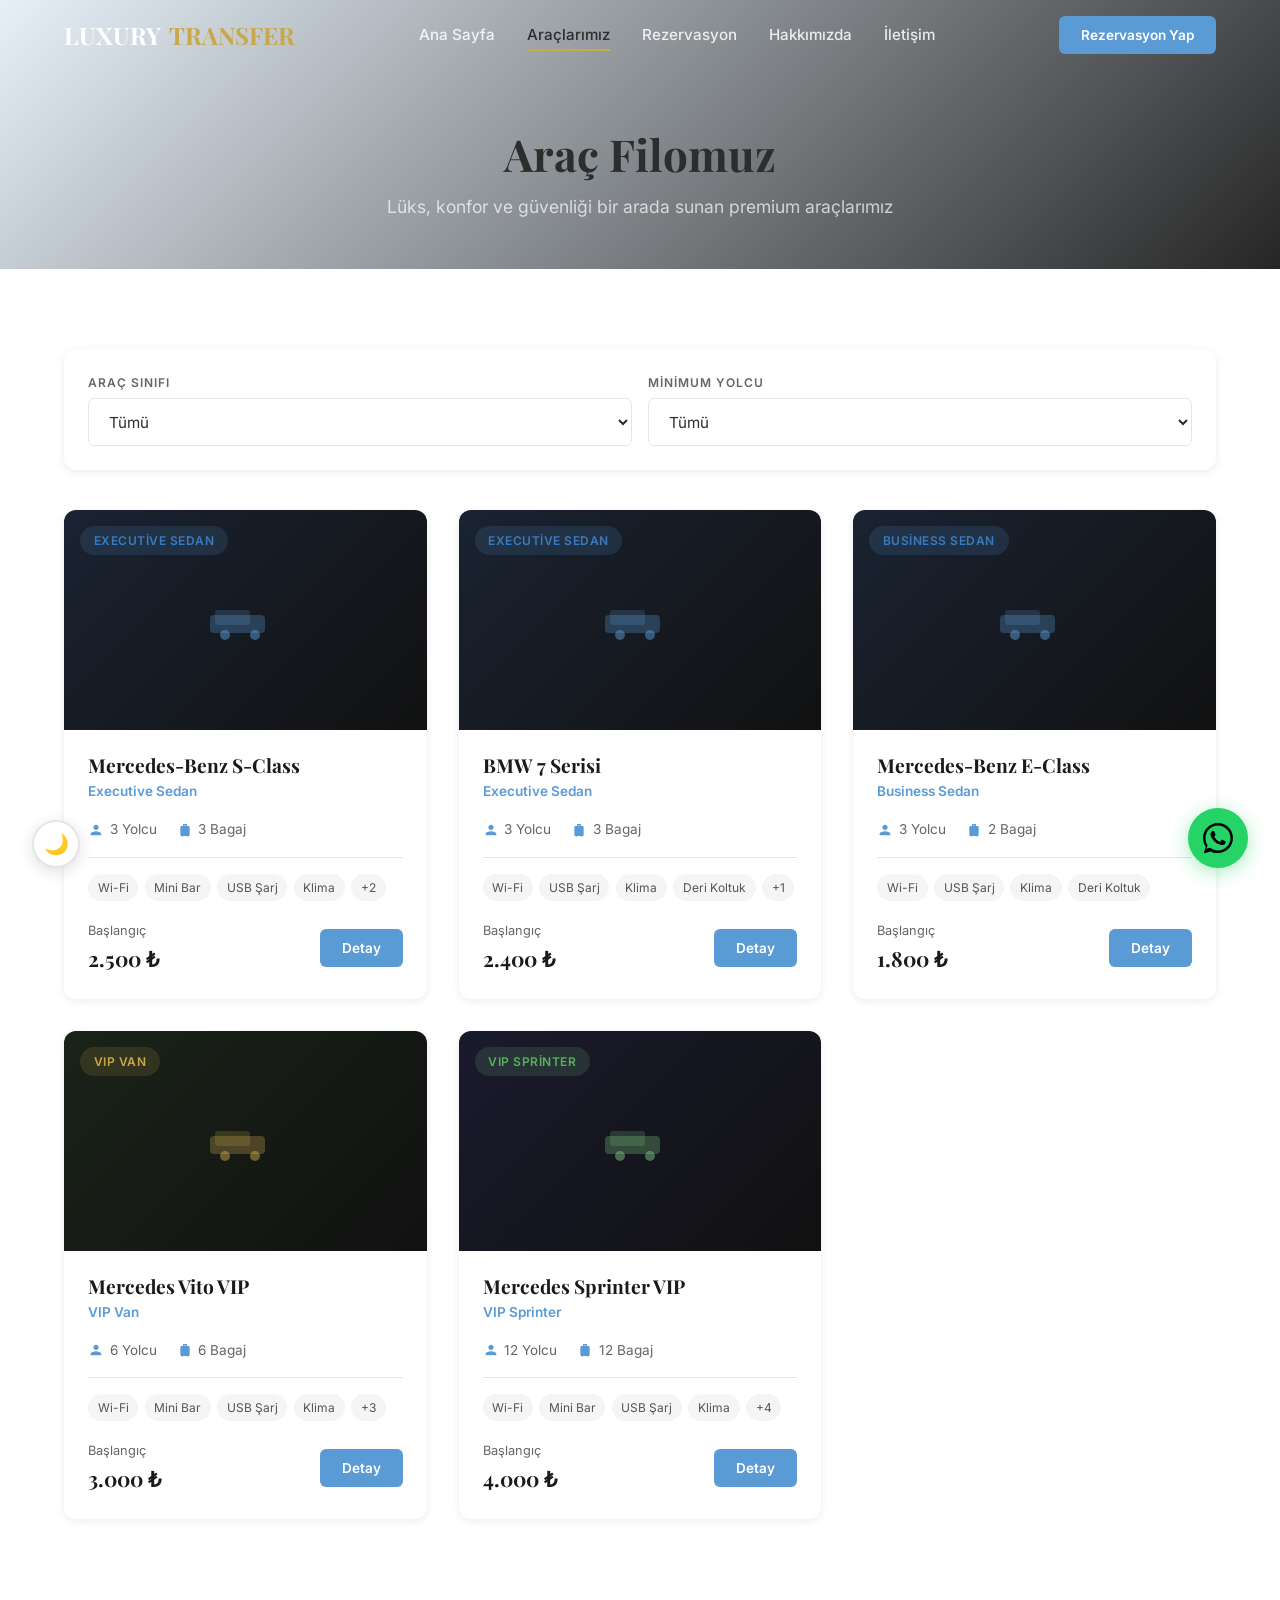
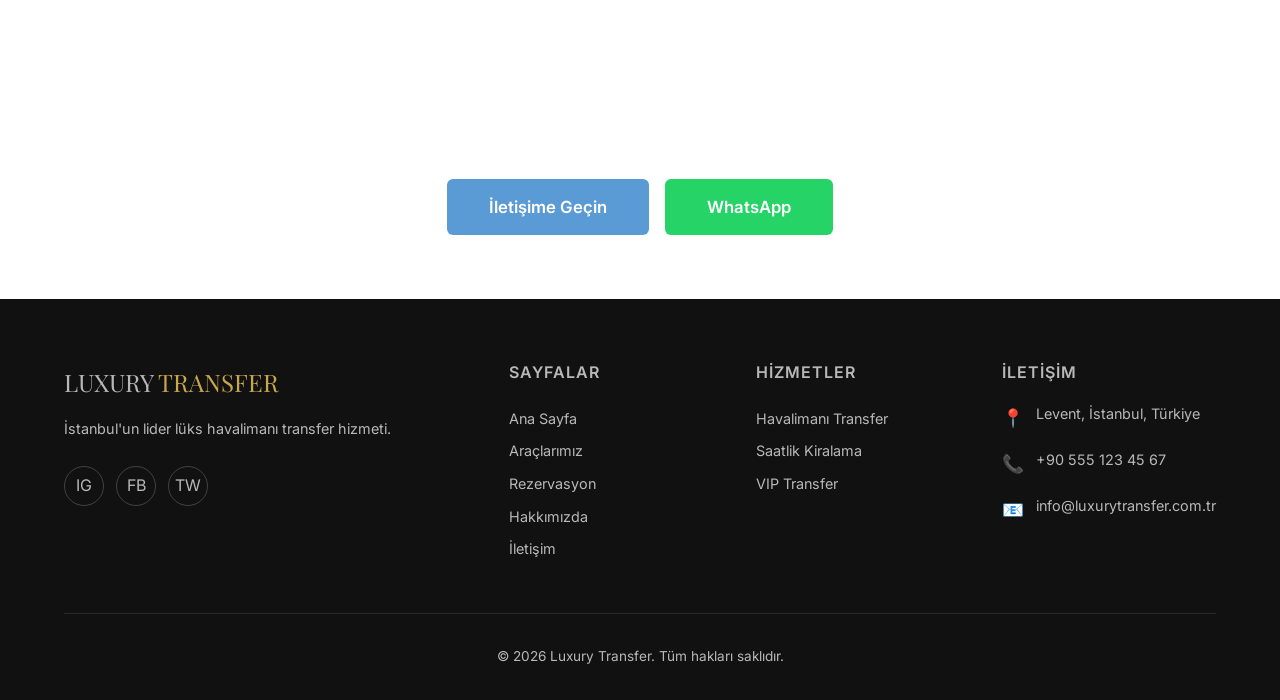
==== commit bb611bc0: "Dark/Light mode toggle + butonları maviye çevir - Tüm sarı/gold butonlar mavi (primary) renk oldu - " ====
--- a/araclar.html
+++ b/araclar.html
@@ -25,7 +25,7 @@
         <a href="hakkimizda.html" class="header__link">Hakkımızda</a>
         <a href="iletisim.html" class="header__link">İletişim</a>
       </nav>
-      <a href="rezervasyon.html" class="header__cta btn btn--gold btn--sm">Rezervasyon Yap</a>
+      <a href="rezervasyon.html" class="header__cta btn btn--primary btn--sm">Rezervasyon Yap</a>
       <button class="hamburger" aria-label="Menüyü aç">
         <span class="hamburger__line"></span>
         <span class="hamburger__line"></span>
@@ -88,7 +88,7 @@
       <h2 class="cta-banner__title">Size Uygun Aracı Bulamadınız mı?</h2>
       <p class="cta-banner__text">Özel talepleriniz için bizimle iletişime geçin.</p>
       <div class="cta-banner__buttons">
-        <a href="iletisim.html" class="btn btn--gold btn--lg">İletişime Geçin</a>
+        <a href="iletisim.html" class="btn btn--primary btn--lg">İletişime Geçin</a>
         <a href="#" onclick="openWhatsAppGeneral(); return false;" class="btn btn--whatsapp btn--lg">WhatsApp</a>
       </div>
     </div>
@@ -160,6 +160,12 @@
   </footer>
 
   <!-- WhatsApp FAB -->
+  <!-- Theme Toggle -->
+  <button class="theme-toggle" aria-label="Tema değiştir">
+    <span class="theme-toggle__icon--light">🌙</span>
+    <span class="theme-toggle__icon--dark">☀️</span>
+  </button>
+
   <a href="#" onclick="openWhatsAppGeneral(); return false;" class="whatsapp-fab" aria-label="WhatsApp ile iletişim">
     <svg viewBox="0 0 24 24"><path d="M17.472 14.382c-.297-.149-1.758-.867-2.03-.967-.273-.099-.471-.148-.67.15-.197.297-.767.966-.94 1.164-.173.199-.347.223-.644.075-.297-.15-1.255-.463-2.39-1.475-.883-.788-1.48-1.761-1.653-2.059-.173-.297-.018-.458.13-.606.134-.133.298-.347.446-.52.149-.174.198-.298.298-.497.099-.198.05-.371-.025-.52-.075-.149-.669-1.612-.916-2.207-.242-.579-.487-.5-.669-.51-.173-.008-.371-.01-.57-.01-.198 0-.52.074-.792.372-.272.297-1.04 1.016-1.04 2.479 0 1.462 1.065 2.875 1.213 3.074.149.198 2.096 3.2 5.077 4.487.709.306 1.262.489 1.694.625.712.227 1.36.195 1.871.118.571-.085 1.758-.719 2.006-1.413.248-.694.248-1.289.173-1.413-.074-.124-.272-.198-.57-.347z"/><path d="M12 0C5.373 0 0 5.373 0 12c0 2.625.846 5.059 2.284 7.034L.789 23.492a.5.5 0 00.612.638l4.682-1.415A11.94 11.94 0 0012 24c6.627 0 12-5.373 12-12S18.627 0 12 0zm0 22c-2.24 0-4.318-.726-6.003-1.956l-.42-.312-2.774.838.87-2.675-.342-.462A9.956 9.956 0 012 12C2 6.486 6.486 2 12 2s10 4.486 10 10-4.486 10-10 10z"/></svg>
   </a>
--- a/css/style.css
+++ b/css/style.css
@@ -9,12 +9,16 @@
   --primary-dark: #3A7BBF;
   --accent: #7BC67E;
   --accent-dark: #5AAF5D;
-  --black: #1A1A1A;
-  --dark: #2D2D2D;
-  --gray-200: #E5E5E5;
-  --gray-100: #F5F5F5;
   --gold: #C9A84C;
-  --white: #FFFFFF;
+
+  /* Light mode (default) */
+  --bg: #FFFFFF;
+  --bg-alt: #F5F5F5;
+  --text: #2D2D2D;
+  --text-heading: #1A1A1A;
+  --border: #E5E5E5;
+  --card-bg: #FFFFFF;
+  --logo-text: #1A1A1A;
 
   --font-heading: 'Playfair Display', Georgia, serif;
   --font-body: 'Inter', -apple-system, BlinkMacSystemFont, sans-serif;
@@ -30,6 +34,21 @@
 
   --transition: 0.3s ease;
   --max-width: 1200px;
+}
+
+/* Dark mode */
+[data-theme="dark"] {
+  --bg: #111111;
+  --bg-alt: #1A1A1A;
+  --text: #D4D4D4;
+  --text-heading: #F0F0F0;
+  --border: #333333;
+  --card-bg: #1E1E1E;
+  --logo-text: #FFFFFF;
+
+  --shadow-sm: 0 2px 8px rgba(0,0,0,0.3);
+  --shadow-md: 0 4px 16px rgba(0,0,0,0.4);
+  --shadow-lg: 0 8px 32px rgba(0,0,0,0.5);
 }
 
 /* --- Reset --- */
@@ -46,10 +65,11 @@
 
 body {
   font-family: var(--font-body);
-  color: var(--dark);
+  color: var(--text);
   line-height: 1.6;
-  background: var(--white);
+  background: var(--bg);
   -webkit-font-smoothing: antialiased;
+  transition: background 0.3s ease, color 0.3s ease;
 }
 
 img {
@@ -70,7 +90,7 @@
 
 h1, h2, h3, h4, h5, h6 {
   font-family: var(--font-heading);
-  color: var(--black);
+  color: var(--text-heading);
   line-height: 1.2;
   font-weight: 700;
 }
@@ -96,7 +116,7 @@
 }
 
 .section--gray {
-  background: var(--gray-100);
+  background: var(--bg-alt);
 }
 
 .text-center { text-align: center; }
@@ -171,12 +191,27 @@
 }
 
 .header--solid {
-  background: rgba(26, 26, 26, 0.95);
+  background: var(--bg);
   backdrop-filter: blur(10px);
   padding: 0.75rem 0;
   box-shadow: var(--shadow-md);
 }
 
+.header--solid .header__link {
+  color: var(--text);
+  opacity: 0.75;
+}
+
+.header--solid .header__link:hover,
+.header--solid .header__link--active {
+  color: var(--text-heading);
+  opacity: 1;
+}
+
+.header--solid .hamburger__line {
+  background: var(--text-heading);
+}
+
 .header__inner {
   display: flex;
   align-items: center;
@@ -186,11 +221,15 @@
 .header__logo {
   font-family: var(--font-heading);
   font-size: 1.5rem;
-  color: var(--white);
+  color: var(--logo-text);
   font-weight: 700;
   display: flex;
   align-items: center;
   gap: 0.5rem;
+}
+
+.header--transparent .header__logo {
+  color: #FFFFFF;
 }
 
 .header__logo span {
@@ -223,8 +262,12 @@
   left: 0;
   width: 0;
   height: 2px;
+  background: var(--primary);
+  transition: width var(--transition);
+}
+
+.header--transparent .header__link::after {
   background: var(--gold);
-  transition: width var(--transition);
 }
 
 .header__link:hover::after,
@@ -293,7 +336,7 @@
 }
 
 .mobile-nav__link:hover {
-  color: var(--gold);
+  color: var(--primary-light);
 }
 
 /* --- Hero --- */
@@ -406,7 +449,7 @@
 
 .hero-form__select:focus,
 .hero-form__input:focus {
-  border-color: var(--gold);
+  border-color: var(--primary-light);
 }
 
 .hero-form__select option {
@@ -416,9 +459,13 @@
 
 /* --- Footer --- */
 .footer {
-  background: var(--black);
+  background: #111111;
   color: rgba(255,255,255,0.7);
   padding: 4rem 0 2rem;
+}
+
+[data-theme="dark"] .footer {
+  background: #0A0A0A;
 }
 
 .footer__grid {
@@ -463,7 +510,7 @@
 }
 
 .footer__link:hover {
-  color: var(--gold);
+  color: var(--primary-light);
 }
 
 .footer__contact-item {
@@ -501,8 +548,8 @@
 }
 
 .footer__social-link:hover {
-  background: var(--gold);
-  border-color: var(--gold);
+  background: var(--primary);
+  border-color: var(--primary);
 }
 
 .footer__bottom {
@@ -630,3 +677,53 @@
 .mb-3 { margin-bottom: 1.5rem; }
 .mb-4 { margin-bottom: 2rem; }
 .mt-4 { margin-top: 2rem; }
+
+/* --- Theme Toggle --- */
+.theme-toggle {
+  position: fixed;
+  bottom: 2rem;
+  left: 2rem;
+  z-index: 900;
+  width: 48px;
+  height: 48px;
+  border-radius: var(--radius-full);
+  border: 2px solid var(--border);
+  background: var(--card-bg);
+  cursor: pointer;
+  display: flex;
+  align-items: center;
+  justify-content: center;
+  font-size: 1.25rem;
+  box-shadow: var(--shadow-md);
+  transition: all var(--transition);
+}
+
+.theme-toggle:hover {
+  transform: scale(1.1);
+  box-shadow: var(--shadow-lg);
+}
+
+.theme-toggle__icon--light,
+.theme-toggle__icon--dark {
+  line-height: 1;
+}
+
+/* Light mode: show moon icon */
+.theme-toggle__icon--dark { display: none; }
+.theme-toggle__icon--light { display: block; }
+
+[data-theme="dark"] .theme-toggle__icon--dark { display: block; }
+[data-theme="dark"] .theme-toggle__icon--light { display: none; }
+
+/* --- Dark mode overrides --- */
+[data-theme="dark"] .mobile-nav {
+  background: rgba(17,17,17,0.98);
+}
+
+[data-theme="dark"] .section-subtitle {
+  color: #999;
+}
+
+[data-theme="dark"] .page-hero {
+  background: #0A0A0A;
+}
--- a/css/components.css
+++ b/css/components.css
@@ -22,7 +22,7 @@
 
 .btn--primary {
   background: var(--primary);
-  color: var(--white);
+  color: #FFFFFF;
 }
 
 .btn--primary:hover {
@@ -33,7 +33,7 @@
 
 .btn--accent {
   background: var(--accent);
-  color: var(--white);
+  color: #FFFFFF;
 }
 
 .btn--accent:hover {
@@ -43,24 +43,25 @@
 }
 
 .btn--gold {
-  background: var(--gold);
-  color: var(--white);
+  background: var(--primary);
+  color: #FFFFFF;
 }
 
 .btn--gold:hover {
-  background: #b8963e;
+  background: var(--primary-dark);
   transform: translateY(-2px);
+  box-shadow: var(--shadow-md);
 }
 
 .btn--outline {
   background: transparent;
-  border-color: var(--white);
-  color: var(--white);
+  border-color: #FFFFFF;
+  color: #FFFFFF;
 }
 
 .btn--outline:hover {
-  background: var(--white);
-  color: var(--black);
+  background: var(--card-bg);
+  color: var(--text-heading);
 }
 
 .btn--outline-dark {
@@ -71,12 +72,12 @@
 
 .btn--outline-dark:hover {
   background: var(--primary);
-  color: var(--white);
+  color: #FFFFFF;
 }
 
 .btn--whatsapp {
   background: #25D366;
-  color: var(--white);
+  color: #FFFFFF;
 }
 
 .btn--whatsapp:hover {
@@ -107,7 +108,7 @@
 
 /* --- Card --- */
 .card {
-  background: var(--white);
+  background: var(--card-bg);
   border-radius: var(--radius-md);
   box-shadow: var(--shadow-sm);
   overflow: hidden;
@@ -143,7 +144,7 @@
 
 /* Service Card */
 .service-card {
-  background: var(--white);
+  background: var(--card-bg);
   border-radius: var(--radius-md);
   padding: 2.5rem 2rem;
   text-align: center;
@@ -167,7 +168,7 @@
   display: flex;
   align-items: center;
   justify-content: center;
-  color: var(--white);
+  color: #FFFFFF;
   font-size: 1.75rem;
 }
 
@@ -184,7 +185,7 @@
 
 /* Vehicle Card */
 .vehicle-card {
-  background: var(--white);
+  background: var(--card-bg);
   border-radius: var(--radius-md);
   box-shadow: var(--shadow-sm);
   overflow: hidden;
@@ -241,7 +242,7 @@
   gap: 1.25rem;
   margin-bottom: 1rem;
   padding-bottom: 1rem;
-  border-bottom: 1px solid var(--gray-200);
+  border-bottom: 1px solid var(--border);
 }
 
 .vehicle-card__spec {
@@ -266,7 +267,7 @@
 }
 
 .vehicle-card__amenity {
-  background: var(--gray-100);
+  background: var(--bg-alt);
   padding: 0.25rem 0.6rem;
   border-radius: 50px;
   font-size: 0.75rem;
@@ -287,7 +288,7 @@
 .vehicle-card__price strong {
   display: block;
   font-size: 1.3rem;
-  color: var(--black);
+  color: var(--text-heading);
   font-family: var(--font-heading);
 }
 
@@ -315,7 +316,7 @@
   display: block;
   font-size: 0.85rem;
   font-weight: 600;
-  color: var(--dark);
+  color: var(--text);
   margin-bottom: 0.4rem;
 }
 
@@ -324,12 +325,12 @@
 .form-textarea {
   width: 100%;
   padding: 0.8rem 1rem;
-  border: 1.5px solid var(--gray-200);
+  border: 1.5px solid var(--border);
   border-radius: var(--radius-sm);
   font-family: var(--font-body);
   font-size: 0.95rem;
-  color: var(--dark);
-  background: var(--white);
+  color: var(--text);
+  background: var(--card-bg);
   transition: border-color var(--transition), box-shadow var(--transition);
   outline: none;
 }
@@ -384,9 +385,9 @@
   justify-content: center;
   font-weight: 700;
   font-size: 0.9rem;
-  border: 2px solid var(--gray-200);
+  border: 2px solid var(--border);
   color: #999;
-  background: var(--white);
+  background: var(--bg);
   transition: all var(--transition);
   flex-shrink: 0;
 }
@@ -394,13 +395,13 @@
 .step-indicator__circle--active {
   border-color: var(--primary);
   background: var(--primary);
-  color: var(--white);
+  color: #FFFFFF;
 }
 
 .step-indicator__circle--done {
   border-color: var(--accent);
   background: var(--accent);
-  color: var(--white);
+  color: #FFFFFF;
 }
 
 .step-indicator__line {
@@ -436,7 +437,7 @@
 }
 
 .modal {
-  background: var(--white);
+  background: var(--card-bg);
   border-radius: var(--radius-md);
   max-width: 700px;
   width: 100%;
@@ -460,7 +461,7 @@
   align-items: center;
   justify-content: center;
   font-size: 1.25rem;
-  color: var(--dark);
+  color: var(--text);
   transition: background var(--transition);
   z-index: 10;
 }
@@ -497,7 +498,7 @@
   font-weight: 700;
   text-transform: uppercase;
   letter-spacing: 1px;
-  color: var(--dark);
+  color: var(--text);
   margin-bottom: 0.75rem;
 }
 
@@ -509,15 +510,15 @@
 }
 
 .modal__amenity {
-  background: var(--gray-100);
+  background: var(--bg-alt);
   padding: 0.4rem 1rem;
   border-radius: 50px;
   font-size: 0.85rem;
-  color: var(--dark);
+  color: var(--text);
 }
 
 .modal__pricing {
-  background: var(--gray-100);
+  background: var(--bg-alt);
   border-radius: var(--radius-sm);
   padding: 1.25rem;
   margin-bottom: 1.5rem;
@@ -531,7 +532,7 @@
 }
 
 .modal__pricing-row + .modal__pricing-row {
-  border-top: 1px solid var(--gray-200);
+  border-top: 1px solid var(--border);
 }
 
 .modal__pricing-label {
@@ -540,12 +541,12 @@
 
 .modal__pricing-value {
   font-weight: 700;
-  color: var(--black);
+  color: var(--text-heading);
 }
 
 /* --- Testimonial Card --- */
 .testimonial-card {
-  background: var(--white);
+  background: var(--card-bg);
   border-radius: var(--radius-md);
   padding: 2rem;
   box-shadow: var(--shadow-sm);
@@ -582,7 +583,7 @@
   display: flex;
   align-items: center;
   justify-content: center;
-  color: var(--white);
+  color: #FFFFFF;
   font-weight: 700;
   font-size: 1rem;
 }
@@ -590,7 +591,7 @@
 .testimonial-card__name {
   font-weight: 700;
   font-size: 0.95rem;
-  color: var(--black);
+  color: var(--text-heading);
 }
 
 .testimonial-card__role {
@@ -617,7 +618,7 @@
   margin: 0 auto 1.25rem;
   border-radius: var(--radius-full);
   background: linear-gradient(135deg, var(--primary), var(--primary-dark));
-  color: var(--white);
+  color: #FFFFFF;
   display: flex;
   align-items: center;
   justify-content: center;
@@ -643,11 +644,11 @@
   background: linear-gradient(135deg, var(--black) 0%, var(--primary-dark) 100%);
   padding: 4rem 0;
   text-align: center;
-  color: var(--white);
+  color: #FFFFFF;
 }
 
 .cta-banner__title {
-  color: var(--white);
+  color: #FFFFFF;
   font-size: 2.25rem;
   margin-bottom: 0.75rem;
 }
@@ -674,7 +675,7 @@
   gap: 1rem;
   flex-wrap: wrap;
   padding: 1.5rem;
-  background: var(--white);
+  background: var(--card-bg);
   border-radius: var(--radius-md);
   box-shadow: var(--shadow-sm);
   margin-bottom: 2.5rem;
@@ -711,7 +712,7 @@
 }
 
 .booking-option {
-  border: 2px solid var(--gray-200);
+  border: 2px solid var(--border);
   border-radius: var(--radius-md);
   padding: 2rem;
   cursor: pointer;
@@ -749,12 +750,12 @@
 .chip {
   display: inline-block;
   padding: 0.45rem 1rem;
-  border: 1.5px solid var(--gray-200);
+  border: 1.5px solid var(--border);
   border-radius: 50px;
   font-size: 0.85rem;
   cursor: pointer;
   transition: all var(--transition);
-  background: var(--white);
+  background: var(--card-bg);
 }
 
 .chip:hover {
@@ -763,13 +764,13 @@
 
 .chip.selected {
   background: var(--primary);
-  color: var(--white);
+  color: #FFFFFF;
   border-color: var(--primary);
 }
 
 /* Booking Summary */
 .booking-summary {
-  background: var(--gray-100);
+  background: var(--bg-alt);
   border-radius: var(--radius-md);
   padding: 2rem;
 }
@@ -782,7 +783,7 @@
 }
 
 .booking-summary__row + .booking-summary__row {
-  border-top: 1px solid var(--gray-200);
+  border-top: 1px solid var(--border);
 }
 
 .booking-summary__label {
@@ -791,7 +792,7 @@
 
 .booking-summary__value {
   font-weight: 600;
-  color: var(--black);
+  color: var(--text-heading);
 }
 
 .booking-summary__total {
@@ -886,3 +887,46 @@
   color: #666;
   line-height: 1.6;
 }
+
+/* --- Dark mode overrides --- */
+[data-theme="dark"] .card__text,
+[data-theme="dark"] .service-card__text,
+[data-theme="dark"] .vehicle-card__spec,
+[data-theme="dark"] .vehicle-card__amenity,
+[data-theme="dark"] .vehicle-card__price,
+[data-theme="dark"] .testimonial-card__text,
+[data-theme="dark"] .step__text,
+[data-theme="dark"] .booking-option__text,
+[data-theme="dark"] .booking-summary__label,
+[data-theme="dark"] .modal__pricing-label,
+[data-theme="dark"] .filter-bar__label,
+[data-theme="dark"] .contact-info-card__text,
+[data-theme="dark"] .value-card__text {
+  color: #AAA;
+}
+
+[data-theme="dark"] .chip {
+  background: var(--bg-alt);
+  color: var(--text);
+  border-color: var(--border);
+}
+
+[data-theme="dark"] .booking-option.selected {
+  background: rgba(91,155,213,0.1);
+}
+
+[data-theme="dark"] .form-input,
+[data-theme="dark"] .form-select,
+[data-theme="dark"] .form-textarea {
+  background: var(--bg-alt);
+  color: var(--text);
+  border-color: var(--border);
+}
+
+[data-theme="dark"] .form-input::placeholder {
+  color: #666;
+}
+
+[data-theme="dark"] .cta-banner {
+  background: linear-gradient(135deg, #0A0A0A 0%, var(--primary-dark) 100%);
+}
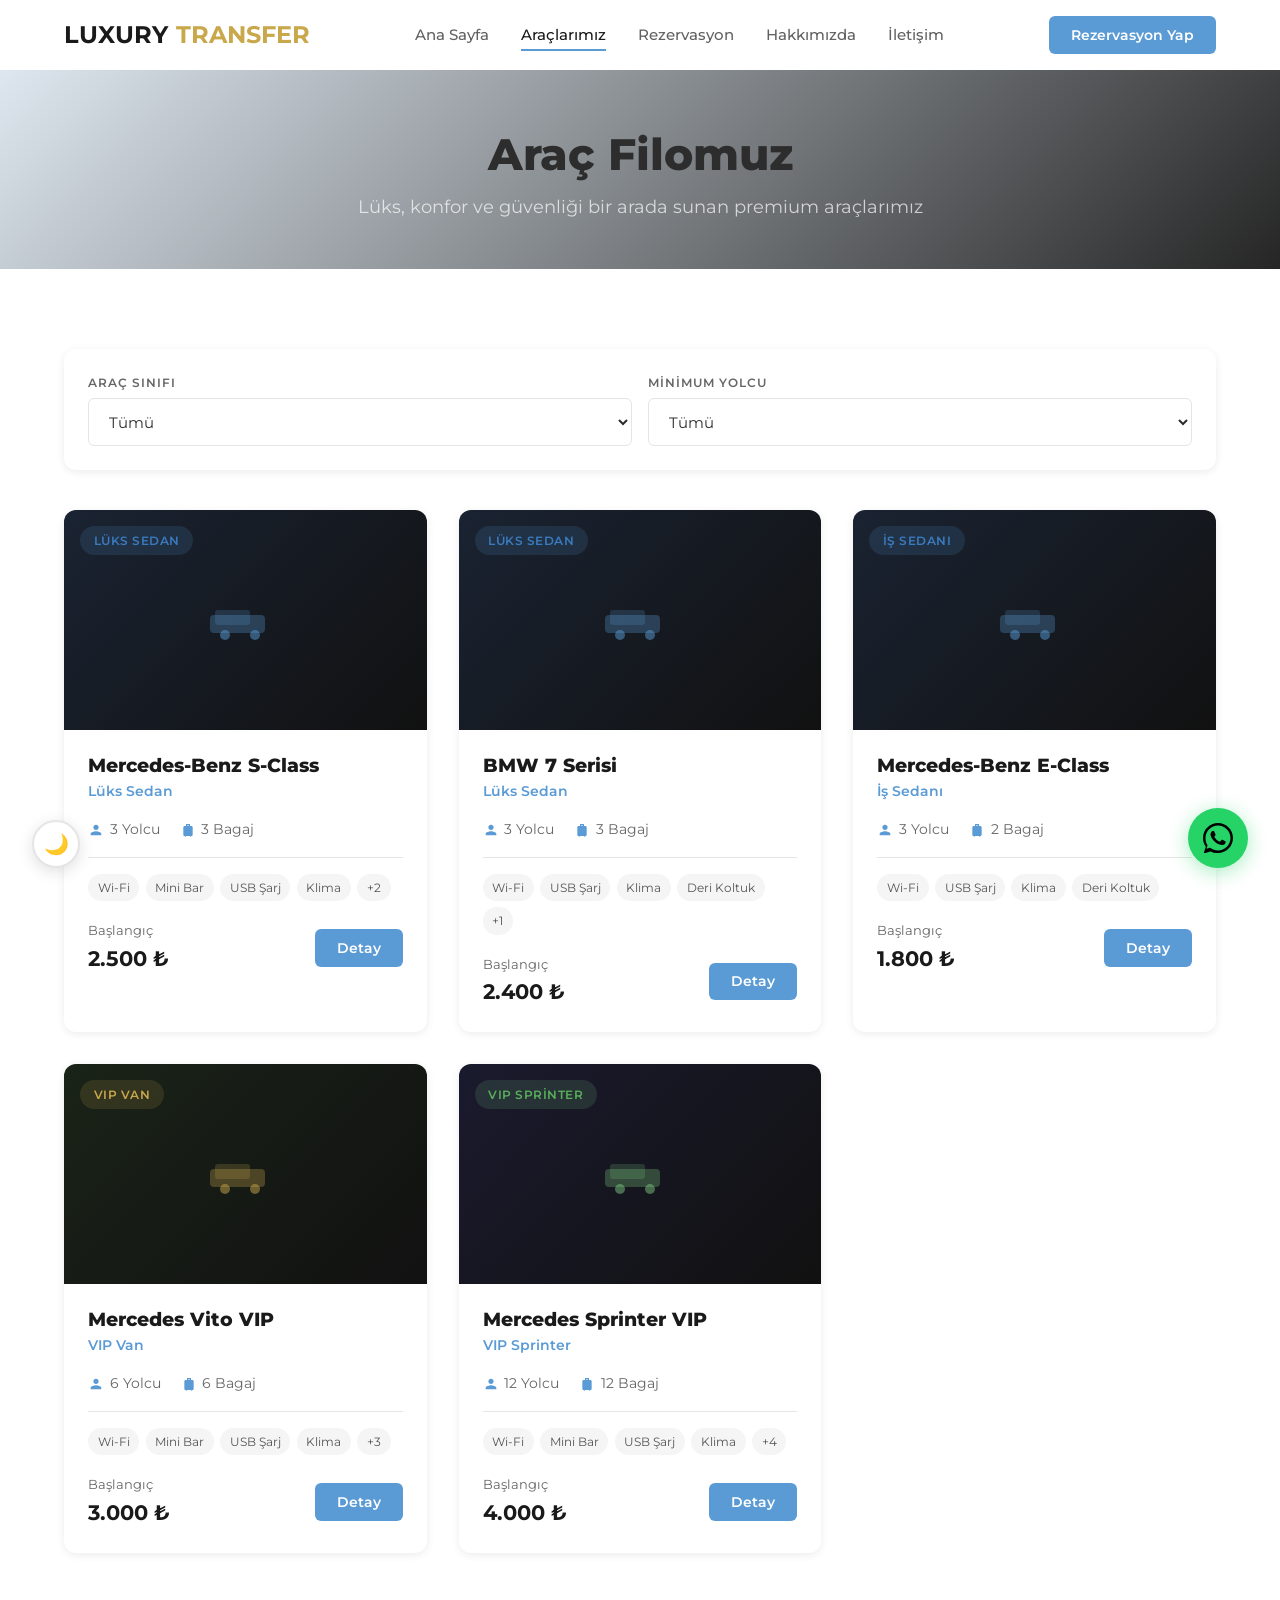
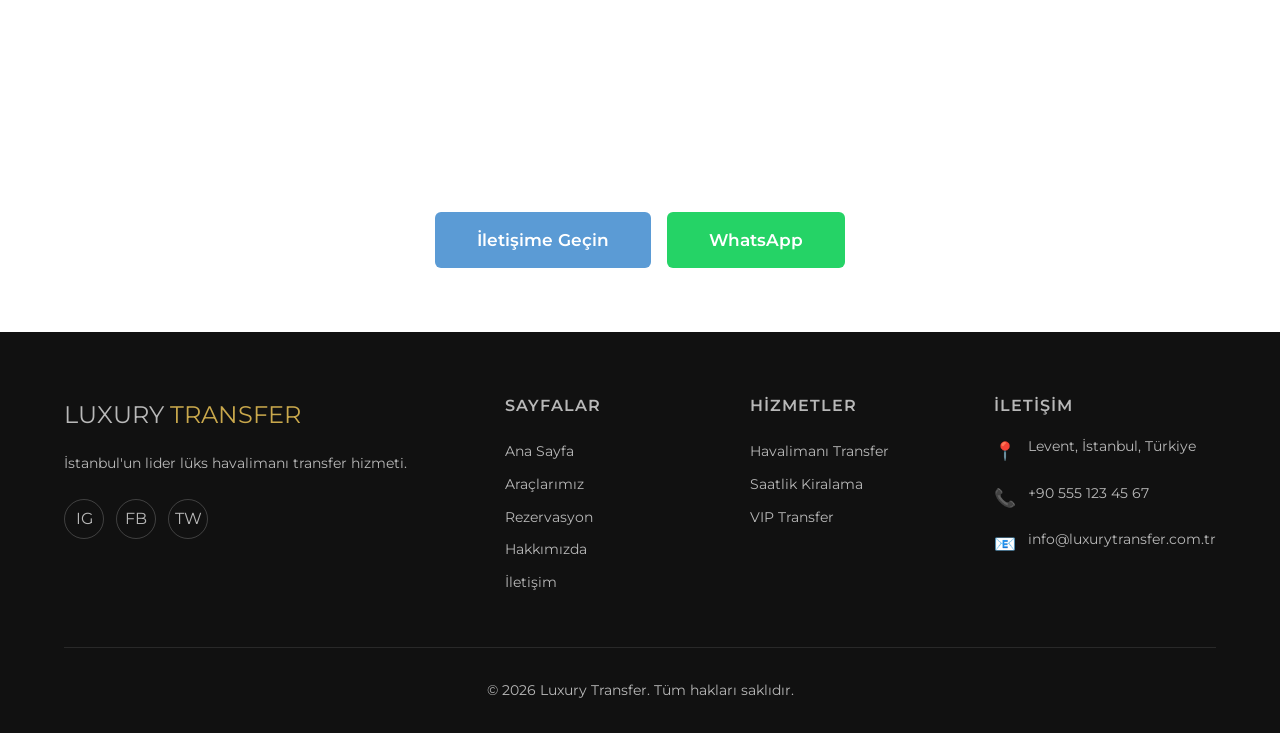
==== commit a6f38c7b: "Font Montserrat olarak değiştirildi, araç görselleri ve açıklamalar düzenlendi - Tüm sayfalar Montse" ====
--- a/araclar.html
+++ b/araclar.html
@@ -7,7 +7,7 @@
   <title>Araçlarımız - Luxury Transfer</title>
   <link rel="preconnect" href="https://fonts.googleapis.com">
   <link rel="preconnect" href="https://fonts.gstatic.com" crossorigin>
-  <link href="https://fonts.googleapis.com/css2?family=Inter:wght@400;500;600;700&family=Playfair+Display:wght@600;700&display=swap" rel="stylesheet">
+  <link href="https://fonts.googleapis.com/css2?family=Montserrat:wght@400;500;600;700;800&display=swap" rel="stylesheet">
   <link rel="stylesheet" href="css/style.css">
   <link rel="stylesheet" href="css/components.css">
   <link rel="stylesheet" href="css/responsive.css">
--- a/css/style.css
+++ b/css/style.css
@@ -20,8 +20,8 @@
   --card-bg: #FFFFFF;
   --logo-text: #1A1A1A;
 
-  --font-heading: 'Playfair Display', Georgia, serif;
-  --font-body: 'Inter', -apple-system, BlinkMacSystemFont, sans-serif;
+  --font-heading: 'Montserrat', -apple-system, BlinkMacSystemFont, sans-serif;
+  --font-body: 'Montserrat', -apple-system, BlinkMacSystemFont, sans-serif;
 
   --shadow-sm: 0 2px 8px rgba(0,0,0,0.08);
   --shadow-md: 0 4px 16px rgba(0,0,0,0.12);
@@ -92,7 +92,7 @@
   font-family: var(--font-heading);
   color: var(--text-heading);
   line-height: 1.2;
-  font-weight: 700;
+  font-weight: 800;
 }
 
 h1 { font-size: 3rem; }
@@ -187,7 +187,7 @@
 }
 
 .header--transparent {
-  background: transparent;
+  background: var(--bg);
 }
 
 .header--solid {
@@ -197,20 +197,6 @@
   box-shadow: var(--shadow-md);
 }
 
-.header--solid .header__link {
-  color: var(--text);
-  opacity: 0.75;
-}
-
-.header--solid .header__link:hover,
-.header--solid .header__link--active {
-  color: var(--text-heading);
-  opacity: 1;
-}
-
-.header--solid .hamburger__line {
-  background: var(--text-heading);
-}
 
 .header__inner {
   display: flex;
@@ -228,9 +214,6 @@
   gap: 0.5rem;
 }
 
-.header--transparent .header__logo {
-  color: #FFFFFF;
-}
 
 .header__logo span {
   color: var(--gold);
@@ -243,16 +226,18 @@
 }
 
 .header__link {
-  color: rgba(255,255,255,0.85);
+  color: var(--text);
+  opacity: 0.75;
   font-size: 0.95rem;
   font-weight: 500;
-  transition: color var(--transition);
+  transition: color var(--transition), opacity var(--transition);
   position: relative;
 }
 
 .header__link:hover,
 .header__link--active {
-  color: var(--white);
+  color: var(--text-heading);
+  opacity: 1;
 }
 
 .header__link::after {
@@ -266,9 +251,6 @@
   transition: width var(--transition);
 }
 
-.header--transparent .header__link::after {
-  background: var(--gold);
-}
 
 .header__link:hover::after,
 .header__link--active::after {
@@ -293,7 +275,7 @@
 .hamburger__line {
   width: 24px;
   height: 2px;
-  background: var(--white);
+  background: var(--text-heading);
   transition: all var(--transition);
   border-radius: 2px;
 }
@@ -354,6 +336,26 @@
   min-height: 40vh;
 }
 
+/* Hero Slider */
+.hero-slider {
+  position: absolute;
+  inset: 0;
+}
+
+.hero-slider__slide {
+  position: absolute;
+  inset: 0;
+  background-size: cover;
+  background-position: center;
+  background-repeat: no-repeat;
+  opacity: 0;
+  transition: opacity 1s ease-in-out;
+}
+
+.hero-slider__slide.active {
+  opacity: 1;
+}
+
 .hero__bg {
   position: absolute;
   inset: 0;
@@ -365,7 +367,7 @@
 .hero__overlay {
   position: absolute;
   inset: 0;
-  background: linear-gradient(135deg, rgba(26,26,26,0.85) 0%, rgba(59,123,191,0.4) 100%);
+  background: rgba(0, 0, 0, 0.4);
 }
 
 .hero__content {
@@ -393,7 +395,7 @@
 
 .hero__title {
   font-size: 3.5rem;
-  color: var(--white);
+  color: #FFFFFF;
   margin-bottom: 1.25rem;
   line-height: 1.15;
 }
@@ -411,26 +413,39 @@
   backdrop-filter: blur(12px);
   border: 1px solid rgba(255,255,255,0.15);
   border-radius: var(--radius-md);
-  padding: 1.5rem 2rem;
-  display: flex;
-  gap: 1rem;
+  padding: 1.25rem 1.5rem;
+  display: flex;
+  gap: 0.75rem;
   align-items: flex-end;
-  max-width: 700px;
+  max-width: 780px;
   margin: 0 auto;
+  overflow: hidden;
 }
 
 .hero-form__group {
   flex: 1;
+  min-width: 0;
   display: flex;
   flex-direction: column;
   gap: 0.35rem;
+}
+
+.hero-form__group--btn {
+  flex: 0 0 auto;
+}
+
+.hero-form__group--btn .btn {
+  padding: 0.7rem 1.5rem;
+  white-space: nowrap;
+  font-size: 0.9rem;
+  border-radius: var(--radius-sm);
 }
 
 .hero-form__label {
   font-size: 0.75rem;
   text-transform: uppercase;
   letter-spacing: 1px;
-  color: rgba(255,255,255,0.7);
+  color: #FFFFFF;
   font-weight: 600;
 }
 
@@ -438,7 +453,7 @@
 .hero-form__input {
   background: rgba(255,255,255,0.12);
   border: 1px solid rgba(255,255,255,0.2);
-  color: var(--white);
+  color: #FFFFFF;
   padding: 0.7rem 1rem;
   border-radius: var(--radius-sm);
   font-size: 0.9rem;
@@ -453,8 +468,8 @@
 }
 
 .hero-form__select option {
-  background: var(--black);
-  color: var(--white);
+  background: #FFFFFF;
+  color: #1A1A1A;
 }
 
 /* --- Footer --- */
--- a/css/components.css
+++ b/css/components.css
@@ -637,6 +637,150 @@
   font-size: 0.85rem;
   color: #666;
   line-height: 1.6;
+}
+
+/* --- Fleet Slider --- */
+.fleet-header {
+  display: flex;
+  align-items: center;
+  justify-content: space-between;
+  margin-bottom: 2.5rem;
+}
+
+.fleet-header__title {
+  font-size: 2.25rem;
+  text-align: left;
+}
+
+.fleet-header__link {
+  font-size: 0.95rem;
+  font-weight: 600;
+  color: var(--text);
+  transition: color var(--transition);
+  white-space: nowrap;
+}
+
+.fleet-header__link:hover {
+  color: var(--primary);
+}
+
+.fleet-slider {
+  overflow: hidden;
+  cursor: grab;
+}
+
+.fleet-slider.dragging {
+  cursor: grabbing;
+}
+
+.fleet-slider.dragging .fleet-slider__track {
+  transition: none;
+}
+
+.fleet-slider__track {
+  display: flex;
+  transition: transform 0.4s ease;
+}
+
+.fleet-slider__track .fleet-card {
+  flex: 0 0 25%;
+  min-width: 0;
+}
+
+.fleet-card {
+  text-align: center;
+  padding: 1.5rem 1rem;
+  border-radius: var(--radius-md);
+  transition: background var(--transition);
+}
+
+.fleet-card:hover {
+  background: #F2F2F2;
+}
+
+[data-theme="dark"] .fleet-card:hover {
+  background: #222222;
+}
+
+.fleet-card__name {
+  font-family: var(--font-heading);
+  font-size: 1.05rem;
+  font-weight: 700;
+  color: var(--text-heading);
+  margin-bottom: 0.25rem;
+}
+
+.fleet-card__desc {
+  font-size: 0.8rem;
+  color: #888;
+  line-height: 1.5;
+  margin-bottom: 1rem;
+}
+
+.fleet-card__image {
+  width: 100%;
+  height: 180px;
+  display: flex;
+  align-items: center;
+  justify-content: center;
+  margin-bottom: 1rem;
+  overflow: hidden;
+  border-radius: var(--radius-sm);
+}
+
+.fleet-card__image img {
+  width: 100%;
+  height: 100%;
+  object-fit: cover;
+  object-position: center;
+  pointer-events: none;
+  user-select: none;
+}
+
+.fleet-card__specs {
+  display: flex;
+  justify-content: center;
+  gap: 1.25rem;
+  padding-top: 0.75rem;
+  border-top: 1px solid var(--border);
+}
+
+.fleet-card__spec {
+  display: flex;
+  align-items: center;
+  gap: 0.35rem;
+  font-size: 0.8rem;
+  color: #666;
+}
+
+.fleet-card__spec svg {
+  width: 16px;
+  height: 16px;
+  fill: var(--text);
+  opacity: 0.5;
+}
+
+[data-theme="dark"] .fleet-card__desc { color: #777; }
+[data-theme="dark"] .fleet-card__spec { color: #999; }
+
+
+@media (max-width: 1024px) {
+  .fleet-slider__track .fleet-card {
+    flex: 0 0 33.333%;
+  }
+}
+
+@media (max-width: 768px) {
+  .fleet-slider__track .fleet-card {
+    flex: 0 0 50%;
+  }
+  .fleet-header__title { font-size: 1.75rem; }
+}
+
+@media (max-width: 480px) {
+  .fleet-slider__track .fleet-card {
+    flex: 0 0 100%;
+  }
 }
 
 /* --- CTA Banner --- */
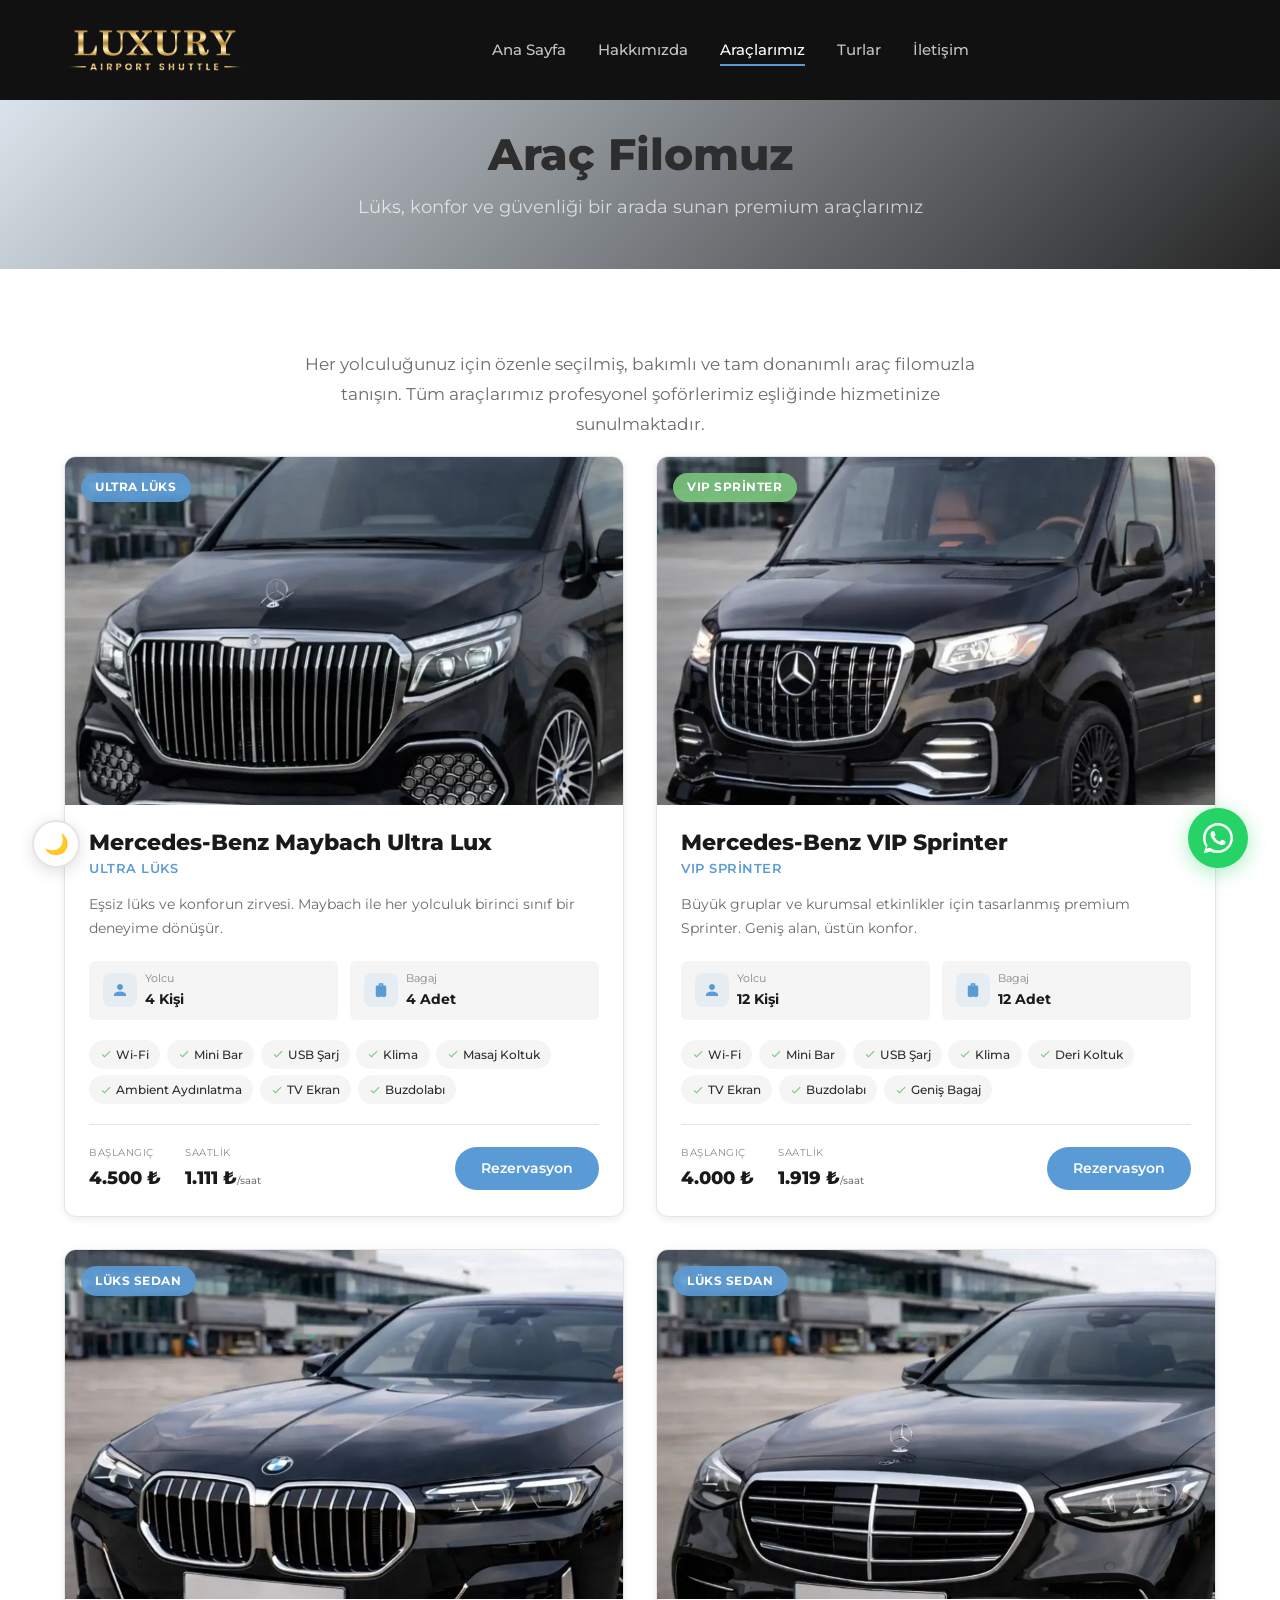
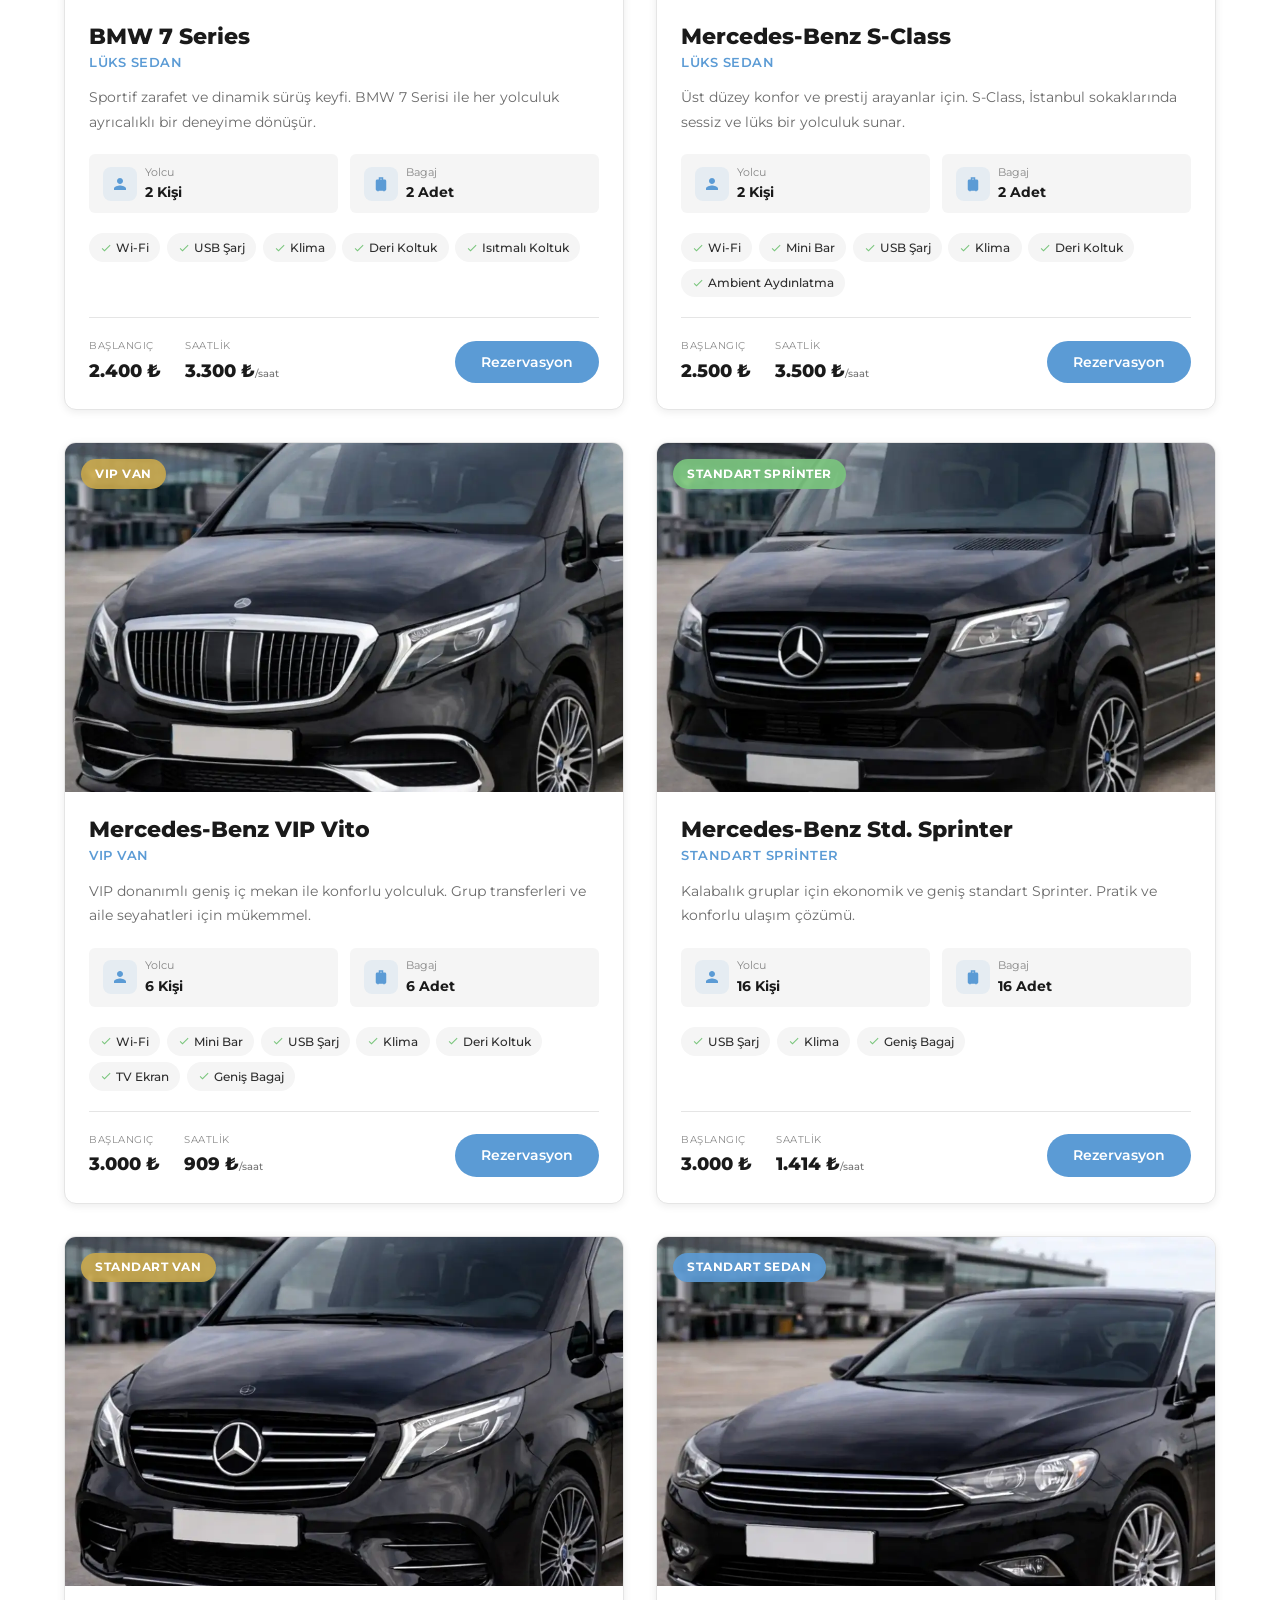
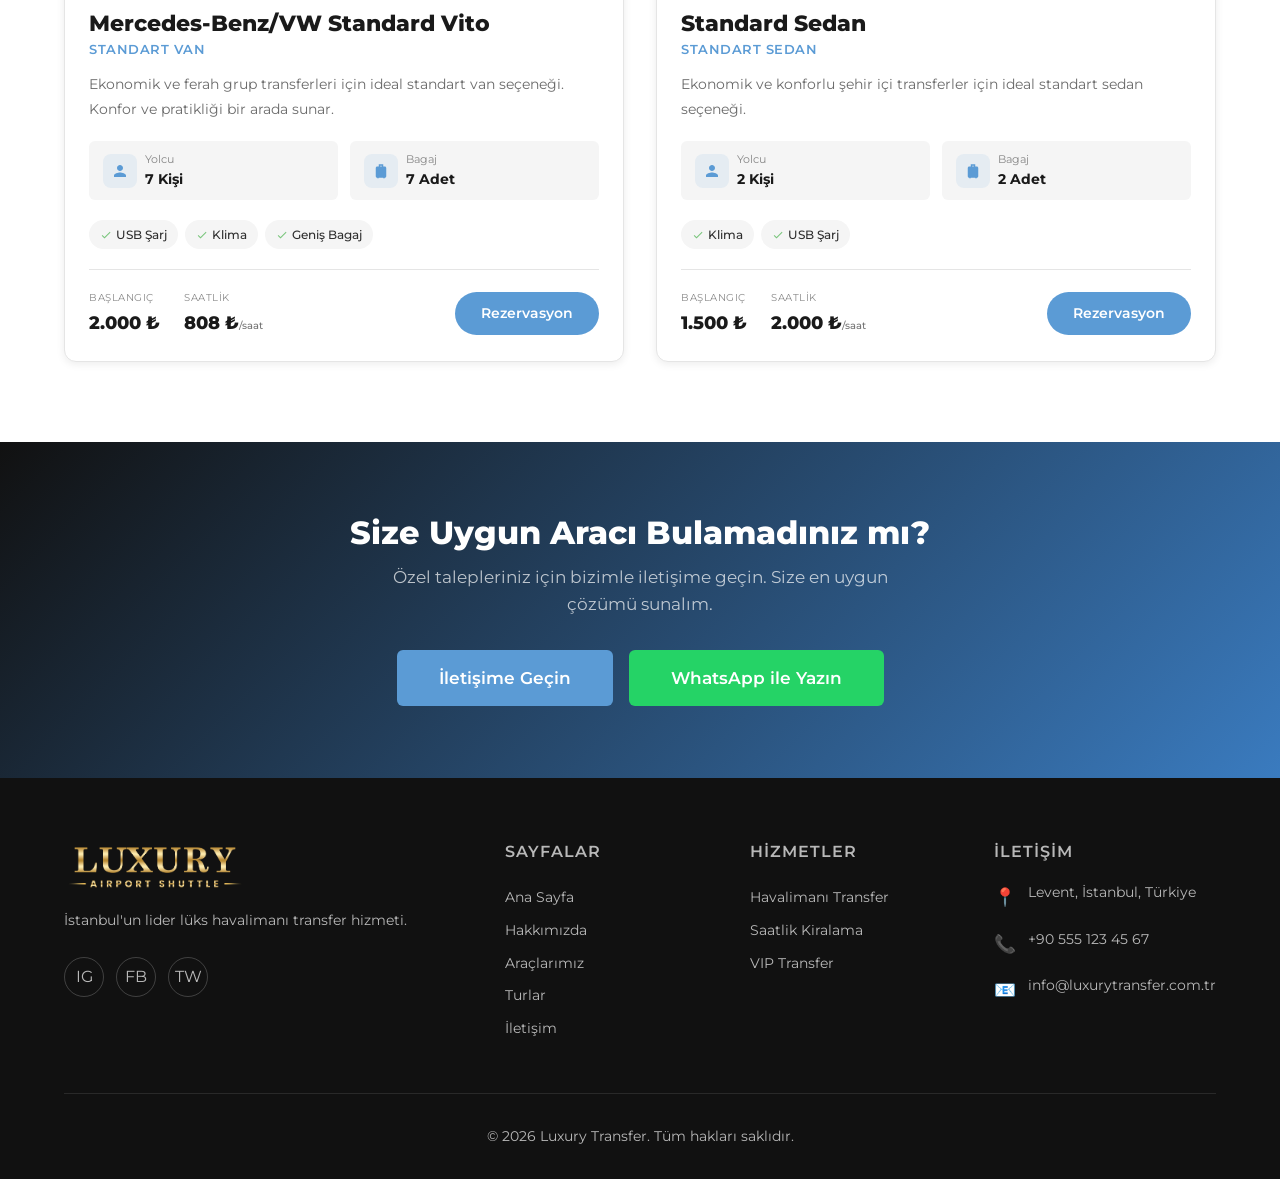
==== commit bac133f1: "Rezervasyon sistemi, TCMB döviz kuru entegrasyonu, çoklu para birimi desteği ve tüm sayfalar güncell" ====
--- a/araclar.html
+++ b/araclar.html
@@ -3,13 +3,14 @@
 <head>
   <meta charset="UTF-8">
   <meta name="viewport" content="width=device-width, initial-scale=1.0">
-  <meta name="description" content="Luxury Transfer araç filosu. Mercedes S-Class, BMW 7 Serisi, Mercedes Vito VIP ve Sprinter VIP araçlarla lüks transfer.">
+  <meta name="description" content="Luxury Transfer araç filosu. Mercedes-Benz S-Class, BMW 7 Serisi, Mercedes-Benz Vito VIP ve Sprinter VIP araçlarla lüks transfer.">
   <title>Araçlarımız - Luxury Transfer</title>
   <link rel="preconnect" href="https://fonts.googleapis.com">
   <link rel="preconnect" href="https://fonts.gstatic.com" crossorigin>
   <link href="https://fonts.googleapis.com/css2?family=Montserrat:wght@400;500;600;700;800&display=swap" rel="stylesheet">
   <link rel="stylesheet" href="css/style.css">
   <link rel="stylesheet" href="css/components.css">
+  <link rel="stylesheet" href="css/fleet.css">
   <link rel="stylesheet" href="css/responsive.css">
 </head>
 <body>
@@ -17,15 +18,14 @@
   <!-- Header -->
   <header class="header header--solid">
     <div class="container header__inner">
-      <a href="index.html" class="header__logo">LUXURY <span>TRANSFER</span></a>
+      <a href="index.html" class="header__logo"><img src="images/logo/logo.webp" alt="Luxury Transfer"></a>
       <nav class="header__nav">
         <a href="index.html" class="header__link">Ana Sayfa</a>
+        <a href="hakkimizda.html" class="header__link">Hakkımızda</a>
         <a href="araclar.html" class="header__link header__link--active">Araçlarımız</a>
-        <a href="rezervasyon.html" class="header__link">Rezervasyon</a>
-        <a href="hakkimizda.html" class="header__link">Hakkımızda</a>
+        <a href="turlar.html" class="header__link">Turlar</a>
         <a href="iletisim.html" class="header__link">İletişim</a>
       </nav>
-      <a href="rezervasyon.html" class="header__cta btn btn--primary btn--sm">Rezervasyon Yap</a>
       <button class="hamburger" aria-label="Menüyü aç">
         <span class="hamburger__line"></span>
         <span class="hamburger__line"></span>
@@ -37,9 +37,9 @@
   <!-- Mobile Nav -->
   <div class="mobile-nav">
     <a href="index.html" class="mobile-nav__link">Ana Sayfa</a>
+    <a href="hakkimizda.html" class="mobile-nav__link">Hakkımızda</a>
     <a href="araclar.html" class="mobile-nav__link">Araçlarımız</a>
-    <a href="rezervasyon.html" class="mobile-nav__link">Rezervasyon</a>
-    <a href="hakkimizda.html" class="mobile-nav__link">Hakkımızda</a>
+    <a href="turlar.html" class="mobile-nav__link">Turlar</a>
     <a href="iletisim.html" class="mobile-nav__link">İletişim</a>
   </div>
 
@@ -51,73 +51,479 @@
     </div>
   </section>
 
-  <!-- Fleet -->
+  <!-- Fleet Section -->
   <section class="section">
     <div class="container">
-      <!-- Filter Bar -->
-      <div class="filter-bar reveal">
-        <div class="filter-bar__group">
-          <label class="filter-bar__label">Araç Sınıfı</label>
-          <select class="form-select" id="filter-class">
-            <option value="all">Tümü</option>
-            <option value="executive">Executive Sedan</option>
-            <option value="vip-van">VIP Van</option>
-            <option value="sprinter">Sprinter</option>
-          </select>
-        </div>
-        <div class="filter-bar__group">
-          <label class="filter-bar__label">Minimum Yolcu</label>
-          <select class="form-select" id="filter-passengers">
-            <option value="">Tümü</option>
-            <option value="1">1+ Yolcu</option>
-            <option value="4">4+ Yolcu</option>
-            <option value="6">6+ Yolcu</option>
-            <option value="10">10+ Yolcu</option>
-          </select>
-        </div>
+      <div class="fleet-intro reveal">
+        <p class="fleet-intro__text">Her yolculuğunuz için özenle seçilmiş, bakımlı ve tam donanımlı araç filomuzla tanışın. Tüm araçlarımız profesyonel şoförlerimiz eşliğinde hizmetinize sunulmaktadır.</p>
       </div>
 
-      <!-- Vehicle Grid -->
-      <div class="grid grid--3" id="vehicle-grid"></div>
-    </div>
-  </section>
-
-  <!-- CTA -->
-  <section class="cta-banner">
-    <div class="container">
-      <h2 class="cta-banner__title">Size Uygun Aracı Bulamadınız mı?</h2>
-      <p class="cta-banner__text">Özel talepleriniz için bizimle iletişime geçin.</p>
-      <div class="cta-banner__buttons">
-        <a href="iletisim.html" class="btn btn--primary btn--lg">İletişime Geçin</a>
-        <a href="#" onclick="openWhatsAppGeneral(); return false;" class="btn btn--whatsapp btn--lg">WhatsApp</a>
+      <div class="fleet-grid" id="fleet-grid">
+
+        <!-- 1. Mercedes-Benz Maybach Ultra Lux -->
+        <div class="fleet-vehicle reveal">
+          <div class="fleet-vehicle__media">
+            <img src="images/vehicles/Araçlar/Mercedes-Benz Vito Maybach Ultra Lux.webp" alt="Mercedes-Benz Maybach Ultra Lux">
+            <span class="fleet-vehicle__badge fleet-vehicle__badge--executive">Ultra Lüks</span>
+          </div>
+          <div class="fleet-vehicle__body">
+            <h2 class="fleet-vehicle__name">Mercedes-Benz Maybach Ultra Lux</h2>
+            <div class="fleet-vehicle__class">Ultra Lüks</div>
+            <p class="fleet-vehicle__desc">Eşsiz lüks ve konforun zirvesi. Maybach ile her yolculuk birinci sınıf bir deneyime dönüşür.</p>
+            <div class="fleet-vehicle__specs">
+              <div class="fleet-spec">
+                <div class="fleet-spec__icon">
+                  <svg viewBox="0 0 24 24" fill="currentColor"><path d="M12 12c2.21 0 4-1.79 4-4s-1.79-4-4-4-4 1.79-4 4 1.79 4 4 4zm0 2c-2.67 0-8 1.34-8 4v2h16v-2c0-2.66-5.33-4-8-4z"/></svg>
+                </div>
+                <div>
+                  <div class="fleet-spec__label">Yolcu</div>
+                  <div class="fleet-spec__value">4 Kişi</div>
+                </div>
+              </div>
+              <div class="fleet-spec">
+                <div class="fleet-spec__icon">
+                  <svg viewBox="0 0 24 24" fill="currentColor"><path d="M17 6h-2V3H9v3H7c-1.1 0-2 .9-2 2v11c0 1.1.9 2 2 2 0 .55.45 1 1 1s1-.45 1-1h6c0 .55.45 1 1 1s1-.45 1-1c1.1 0 2-.9 2-2V8c0-1.1-.9-2-2-2zM11 5h2v1h-2V5z"/></svg>
+                </div>
+                <div>
+                  <div class="fleet-spec__label">Bagaj</div>
+                  <div class="fleet-spec__value">4 Adet</div>
+                </div>
+              </div>
+            </div>
+            <div class="fleet-vehicle__amenities">
+              <span class="fleet-vehicle__amenity"><svg viewBox="0 0 24 24" fill="currentColor"><path d="M9 16.17L4.83 12l-1.42 1.41L9 19 21 7l-1.41-1.41z"/></svg> Wi-Fi</span>
+              <span class="fleet-vehicle__amenity"><svg viewBox="0 0 24 24" fill="currentColor"><path d="M9 16.17L4.83 12l-1.42 1.41L9 19 21 7l-1.41-1.41z"/></svg> Mini Bar</span>
+              <span class="fleet-vehicle__amenity"><svg viewBox="0 0 24 24" fill="currentColor"><path d="M9 16.17L4.83 12l-1.42 1.41L9 19 21 7l-1.41-1.41z"/></svg> USB Şarj</span>
+              <span class="fleet-vehicle__amenity"><svg viewBox="0 0 24 24" fill="currentColor"><path d="M9 16.17L4.83 12l-1.42 1.41L9 19 21 7l-1.41-1.41z"/></svg> Klima</span>
+              <span class="fleet-vehicle__amenity"><svg viewBox="0 0 24 24" fill="currentColor"><path d="M9 16.17L4.83 12l-1.42 1.41L9 19 21 7l-1.41-1.41z"/></svg> Masaj Koltuk</span>
+              <span class="fleet-vehicle__amenity"><svg viewBox="0 0 24 24" fill="currentColor"><path d="M9 16.17L4.83 12l-1.42 1.41L9 19 21 7l-1.41-1.41z"/></svg> Ambient Aydınlatma</span>
+              <span class="fleet-vehicle__amenity"><svg viewBox="0 0 24 24" fill="currentColor"><path d="M9 16.17L4.83 12l-1.42 1.41L9 19 21 7l-1.41-1.41z"/></svg> TV Ekran</span>
+              <span class="fleet-vehicle__amenity"><svg viewBox="0 0 24 24" fill="currentColor"><path d="M9 16.17L4.83 12l-1.42 1.41L9 19 21 7l-1.41-1.41z"/></svg> Buzdolabı</span>
+            </div>
+            <div class="fleet-vehicle__footer">
+              <div class="fleet-vehicle__pricing">
+                <div class="fleet-vehicle__price-item">
+                  <span class="fleet-vehicle__price-label">Başlangıç</span>
+                  <span class="fleet-vehicle__price-value">4.500 ₺</span>
+                </div>
+                <div class="fleet-vehicle__price-item">
+                  <span class="fleet-vehicle__price-label">Saatlik</span>
+                  <span class="fleet-vehicle__price-value">1.111 ₺<small>/saat</small></span>
+                </div>
+              </div>
+              <div class="fleet-vehicle__cta">
+                <a href="rezervasyon.html?vehicle=mercedes-maybach" class="btn btn--primary">Rezervasyon</a>
+              </div>
+            </div>
+          </div>
+        </div>
+
+        <!-- 2. Mercedes-Benz VIP Sprinter -->
+        <div class="fleet-vehicle reveal">
+          <div class="fleet-vehicle__media">
+            <img src="images/vehicles/Araçlar/Mercedes-Benz VIP Sprinter.webp" alt="Mercedes-Benz VIP Sprinter">
+            <span class="fleet-vehicle__badge fleet-vehicle__badge--sprinter">VIP Sprinter</span>
+          </div>
+          <div class="fleet-vehicle__body">
+            <h2 class="fleet-vehicle__name">Mercedes-Benz VIP Sprinter</h2>
+            <div class="fleet-vehicle__class">VIP Sprinter</div>
+            <p class="fleet-vehicle__desc">Büyük gruplar ve kurumsal etkinlikler için tasarlanmış premium Sprinter. Geniş alan, üstün konfor.</p>
+            <div class="fleet-vehicle__specs">
+              <div class="fleet-spec">
+                <div class="fleet-spec__icon">
+                  <svg viewBox="0 0 24 24" fill="currentColor"><path d="M12 12c2.21 0 4-1.79 4-4s-1.79-4-4-4-4 1.79-4 4 1.79 4 4 4zm0 2c-2.67 0-8 1.34-8 4v2h16v-2c0-2.66-5.33-4-8-4z"/></svg>
+                </div>
+                <div>
+                  <div class="fleet-spec__label">Yolcu</div>
+                  <div class="fleet-spec__value">12 Kişi</div>
+                </div>
+              </div>
+              <div class="fleet-spec">
+                <div class="fleet-spec__icon">
+                  <svg viewBox="0 0 24 24" fill="currentColor"><path d="M17 6h-2V3H9v3H7c-1.1 0-2 .9-2 2v11c0 1.1.9 2 2 2 0 .55.45 1 1 1s1-.45 1-1h6c0 .55.45 1 1 1s1-.45 1-1c1.1 0 2-.9 2-2V8c0-1.1-.9-2-2-2zM11 5h2v1h-2V5z"/></svg>
+                </div>
+                <div>
+                  <div class="fleet-spec__label">Bagaj</div>
+                  <div class="fleet-spec__value">12 Adet</div>
+                </div>
+              </div>
+            </div>
+            <div class="fleet-vehicle__amenities">
+              <span class="fleet-vehicle__amenity"><svg viewBox="0 0 24 24" fill="currentColor"><path d="M9 16.17L4.83 12l-1.42 1.41L9 19 21 7l-1.41-1.41z"/></svg> Wi-Fi</span>
+              <span class="fleet-vehicle__amenity"><svg viewBox="0 0 24 24" fill="currentColor"><path d="M9 16.17L4.83 12l-1.42 1.41L9 19 21 7l-1.41-1.41z"/></svg> Mini Bar</span>
+              <span class="fleet-vehicle__amenity"><svg viewBox="0 0 24 24" fill="currentColor"><path d="M9 16.17L4.83 12l-1.42 1.41L9 19 21 7l-1.41-1.41z"/></svg> USB Şarj</span>
+              <span class="fleet-vehicle__amenity"><svg viewBox="0 0 24 24" fill="currentColor"><path d="M9 16.17L4.83 12l-1.42 1.41L9 19 21 7l-1.41-1.41z"/></svg> Klima</span>
+              <span class="fleet-vehicle__amenity"><svg viewBox="0 0 24 24" fill="currentColor"><path d="M9 16.17L4.83 12l-1.42 1.41L9 19 21 7l-1.41-1.41z"/></svg> Deri Koltuk</span>
+              <span class="fleet-vehicle__amenity"><svg viewBox="0 0 24 24" fill="currentColor"><path d="M9 16.17L4.83 12l-1.42 1.41L9 19 21 7l-1.41-1.41z"/></svg> TV Ekran</span>
+              <span class="fleet-vehicle__amenity"><svg viewBox="0 0 24 24" fill="currentColor"><path d="M9 16.17L4.83 12l-1.42 1.41L9 19 21 7l-1.41-1.41z"/></svg> Buzdolabı</span>
+              <span class="fleet-vehicle__amenity"><svg viewBox="0 0 24 24" fill="currentColor"><path d="M9 16.17L4.83 12l-1.42 1.41L9 19 21 7l-1.41-1.41z"/></svg> Geniş Bagaj</span>
+            </div>
+            <div class="fleet-vehicle__footer">
+              <div class="fleet-vehicle__pricing">
+                <div class="fleet-vehicle__price-item">
+                  <span class="fleet-vehicle__price-label">Başlangıç</span>
+                  <span class="fleet-vehicle__price-value">4.000 ₺</span>
+                </div>
+                <div class="fleet-vehicle__price-item">
+                  <span class="fleet-vehicle__price-label">Saatlik</span>
+                  <span class="fleet-vehicle__price-value">1.919 ₺<small>/saat</small></span>
+                </div>
+              </div>
+              <div class="fleet-vehicle__cta">
+                <a href="rezervasyon.html?vehicle=mercedes-vip-sprinter" class="btn btn--primary">Rezervasyon</a>
+              </div>
+            </div>
+          </div>
+        </div>
+
+        <!-- 3. BMW 7 Series -->
+        <div class="fleet-vehicle reveal">
+          <div class="fleet-vehicle__media">
+            <img src="images/vehicles/Araçlar/BMW-7-Series.webp" alt="BMW 7 Series">
+            <span class="fleet-vehicle__badge fleet-vehicle__badge--executive">Lüks Sedan</span>
+          </div>
+          <div class="fleet-vehicle__body">
+            <h2 class="fleet-vehicle__name">BMW 7 Series</h2>
+            <div class="fleet-vehicle__class">Lüks Sedan</div>
+            <p class="fleet-vehicle__desc">Sportif zarafet ve dinamik sürüş keyfi. BMW 7 Serisi ile her yolculuk ayrıcalıklı bir deneyime dönüşür.</p>
+            <div class="fleet-vehicle__specs">
+              <div class="fleet-spec">
+                <div class="fleet-spec__icon">
+                  <svg viewBox="0 0 24 24" fill="currentColor"><path d="M12 12c2.21 0 4-1.79 4-4s-1.79-4-4-4-4 1.79-4 4 1.79 4 4 4zm0 2c-2.67 0-8 1.34-8 4v2h16v-2c0-2.66-5.33-4-8-4z"/></svg>
+                </div>
+                <div>
+                  <div class="fleet-spec__label">Yolcu</div>
+                  <div class="fleet-spec__value">2 Kişi</div>
+                </div>
+              </div>
+              <div class="fleet-spec">
+                <div class="fleet-spec__icon">
+                  <svg viewBox="0 0 24 24" fill="currentColor"><path d="M17 6h-2V3H9v3H7c-1.1 0-2 .9-2 2v11c0 1.1.9 2 2 2 0 .55.45 1 1 1s1-.45 1-1h6c0 .55.45 1 1 1s1-.45 1-1c1.1 0 2-.9 2-2V8c0-1.1-.9-2-2-2zM11 5h2v1h-2V5z"/></svg>
+                </div>
+                <div>
+                  <div class="fleet-spec__label">Bagaj</div>
+                  <div class="fleet-spec__value">2 Adet</div>
+                </div>
+              </div>
+            </div>
+            <div class="fleet-vehicle__amenities">
+              <span class="fleet-vehicle__amenity"><svg viewBox="0 0 24 24" fill="currentColor"><path d="M9 16.17L4.83 12l-1.42 1.41L9 19 21 7l-1.41-1.41z"/></svg> Wi-Fi</span>
+              <span class="fleet-vehicle__amenity"><svg viewBox="0 0 24 24" fill="currentColor"><path d="M9 16.17L4.83 12l-1.42 1.41L9 19 21 7l-1.41-1.41z"/></svg> USB Şarj</span>
+              <span class="fleet-vehicle__amenity"><svg viewBox="0 0 24 24" fill="currentColor"><path d="M9 16.17L4.83 12l-1.42 1.41L9 19 21 7l-1.41-1.41z"/></svg> Klima</span>
+              <span class="fleet-vehicle__amenity"><svg viewBox="0 0 24 24" fill="currentColor"><path d="M9 16.17L4.83 12l-1.42 1.41L9 19 21 7l-1.41-1.41z"/></svg> Deri Koltuk</span>
+              <span class="fleet-vehicle__amenity"><svg viewBox="0 0 24 24" fill="currentColor"><path d="M9 16.17L4.83 12l-1.42 1.41L9 19 21 7l-1.41-1.41z"/></svg> Isıtmalı Koltuk</span>
+            </div>
+            <div class="fleet-vehicle__footer">
+              <div class="fleet-vehicle__pricing">
+                <div class="fleet-vehicle__price-item">
+                  <span class="fleet-vehicle__price-label">Başlangıç</span>
+                  <span class="fleet-vehicle__price-value">2.400 ₺</span>
+                </div>
+                <div class="fleet-vehicle__price-item">
+                  <span class="fleet-vehicle__price-label">Saatlik</span>
+                  <span class="fleet-vehicle__price-value">3.300 ₺<small>/saat</small></span>
+                </div>
+              </div>
+              <div class="fleet-vehicle__cta">
+                <a href="rezervasyon.html?vehicle=bmw-7-series" class="btn btn--primary">Rezervasyon</a>
+              </div>
+            </div>
+          </div>
+        </div>
+
+        <!-- 4. Mercedes-Benz S-Class -->
+        <div class="fleet-vehicle reveal">
+          <div class="fleet-vehicle__media">
+            <img src="images/vehicles/Araçlar/Mercedes-S-Class-Car.webp" alt="Mercedes-Benz S-Class">
+            <span class="fleet-vehicle__badge fleet-vehicle__badge--executive">Lüks Sedan</span>
+          </div>
+          <div class="fleet-vehicle__body">
+            <h2 class="fleet-vehicle__name">Mercedes-Benz S-Class</h2>
+            <div class="fleet-vehicle__class">Lüks Sedan</div>
+            <p class="fleet-vehicle__desc">Üst düzey konfor ve prestij arayanlar için. S-Class, İstanbul sokaklarında sessiz ve lüks bir yolculuk sunar.</p>
+            <div class="fleet-vehicle__specs">
+              <div class="fleet-spec">
+                <div class="fleet-spec__icon">
+                  <svg viewBox="0 0 24 24" fill="currentColor"><path d="M12 12c2.21 0 4-1.79 4-4s-1.79-4-4-4-4 1.79-4 4 1.79 4 4 4zm0 2c-2.67 0-8 1.34-8 4v2h16v-2c0-2.66-5.33-4-8-4z"/></svg>
+                </div>
+                <div>
+                  <div class="fleet-spec__label">Yolcu</div>
+                  <div class="fleet-spec__value">2 Kişi</div>
+                </div>
+              </div>
+              <div class="fleet-spec">
+                <div class="fleet-spec__icon">
+                  <svg viewBox="0 0 24 24" fill="currentColor"><path d="M17 6h-2V3H9v3H7c-1.1 0-2 .9-2 2v11c0 1.1.9 2 2 2 0 .55.45 1 1 1s1-.45 1-1h6c0 .55.45 1 1 1s1-.45 1-1c1.1 0 2-.9 2-2V8c0-1.1-.9-2-2-2zM11 5h2v1h-2V5z"/></svg>
+                </div>
+                <div>
+                  <div class="fleet-spec__label">Bagaj</div>
+                  <div class="fleet-spec__value">2 Adet</div>
+                </div>
+              </div>
+            </div>
+            <div class="fleet-vehicle__amenities">
+              <span class="fleet-vehicle__amenity"><svg viewBox="0 0 24 24" fill="currentColor"><path d="M9 16.17L4.83 12l-1.42 1.41L9 19 21 7l-1.41-1.41z"/></svg> Wi-Fi</span>
+              <span class="fleet-vehicle__amenity"><svg viewBox="0 0 24 24" fill="currentColor"><path d="M9 16.17L4.83 12l-1.42 1.41L9 19 21 7l-1.41-1.41z"/></svg> Mini Bar</span>
+              <span class="fleet-vehicle__amenity"><svg viewBox="0 0 24 24" fill="currentColor"><path d="M9 16.17L4.83 12l-1.42 1.41L9 19 21 7l-1.41-1.41z"/></svg> USB Şarj</span>
+              <span class="fleet-vehicle__amenity"><svg viewBox="0 0 24 24" fill="currentColor"><path d="M9 16.17L4.83 12l-1.42 1.41L9 19 21 7l-1.41-1.41z"/></svg> Klima</span>
+              <span class="fleet-vehicle__amenity"><svg viewBox="0 0 24 24" fill="currentColor"><path d="M9 16.17L4.83 12l-1.42 1.41L9 19 21 7l-1.41-1.41z"/></svg> Deri Koltuk</span>
+              <span class="fleet-vehicle__amenity"><svg viewBox="0 0 24 24" fill="currentColor"><path d="M9 16.17L4.83 12l-1.42 1.41L9 19 21 7l-1.41-1.41z"/></svg> Ambient Aydınlatma</span>
+            </div>
+            <div class="fleet-vehicle__footer">
+              <div class="fleet-vehicle__pricing">
+                <div class="fleet-vehicle__price-item">
+                  <span class="fleet-vehicle__price-label">Başlangıç</span>
+                  <span class="fleet-vehicle__price-value">2.500 ₺</span>
+                </div>
+                <div class="fleet-vehicle__price-item">
+                  <span class="fleet-vehicle__price-label">Saatlik</span>
+                  <span class="fleet-vehicle__price-value">3.500 ₺<small>/saat</small></span>
+                </div>
+              </div>
+              <div class="fleet-vehicle__cta">
+                <a href="rezervasyon.html?vehicle=mercedes-s-class" class="btn btn--primary">Rezervasyon</a>
+              </div>
+            </div>
+          </div>
+        </div>
+
+        <!-- 5. Mercedes-Benz VIP Vito -->
+        <div class="fleet-vehicle reveal">
+          <div class="fleet-vehicle__media">
+            <img src="images/vehicles/Araçlar/Mercedes-Benz Vip Vito.webp" alt="Mercedes-Benz VIP Vito">
+            <span class="fleet-vehicle__badge fleet-vehicle__badge--vip">VIP Van</span>
+          </div>
+          <div class="fleet-vehicle__body">
+            <h2 class="fleet-vehicle__name">Mercedes-Benz VIP Vito</h2>
+            <div class="fleet-vehicle__class">VIP Van</div>
+            <p class="fleet-vehicle__desc">VIP donanımlı geniş iç mekan ile konforlu yolculuk. Grup transferleri ve aile seyahatleri için mükemmel.</p>
+            <div class="fleet-vehicle__specs">
+              <div class="fleet-spec">
+                <div class="fleet-spec__icon">
+                  <svg viewBox="0 0 24 24" fill="currentColor"><path d="M12 12c2.21 0 4-1.79 4-4s-1.79-4-4-4-4 1.79-4 4 1.79 4 4 4zm0 2c-2.67 0-8 1.34-8 4v2h16v-2c0-2.66-5.33-4-8-4z"/></svg>
+                </div>
+                <div>
+                  <div class="fleet-spec__label">Yolcu</div>
+                  <div class="fleet-spec__value">6 Kişi</div>
+                </div>
+              </div>
+              <div class="fleet-spec">
+                <div class="fleet-spec__icon">
+                  <svg viewBox="0 0 24 24" fill="currentColor"><path d="M17 6h-2V3H9v3H7c-1.1 0-2 .9-2 2v11c0 1.1.9 2 2 2 0 .55.45 1 1 1s1-.45 1-1h6c0 .55.45 1 1 1s1-.45 1-1c1.1 0 2-.9 2-2V8c0-1.1-.9-2-2-2zM11 5h2v1h-2V5z"/></svg>
+                </div>
+                <div>
+                  <div class="fleet-spec__label">Bagaj</div>
+                  <div class="fleet-spec__value">6 Adet</div>
+                </div>
+              </div>
+            </div>
+            <div class="fleet-vehicle__amenities">
+              <span class="fleet-vehicle__amenity"><svg viewBox="0 0 24 24" fill="currentColor"><path d="M9 16.17L4.83 12l-1.42 1.41L9 19 21 7l-1.41-1.41z"/></svg> Wi-Fi</span>
+              <span class="fleet-vehicle__amenity"><svg viewBox="0 0 24 24" fill="currentColor"><path d="M9 16.17L4.83 12l-1.42 1.41L9 19 21 7l-1.41-1.41z"/></svg> Mini Bar</span>
+              <span class="fleet-vehicle__amenity"><svg viewBox="0 0 24 24" fill="currentColor"><path d="M9 16.17L4.83 12l-1.42 1.41L9 19 21 7l-1.41-1.41z"/></svg> USB Şarj</span>
+              <span class="fleet-vehicle__amenity"><svg viewBox="0 0 24 24" fill="currentColor"><path d="M9 16.17L4.83 12l-1.42 1.41L9 19 21 7l-1.41-1.41z"/></svg> Klima</span>
+              <span class="fleet-vehicle__amenity"><svg viewBox="0 0 24 24" fill="currentColor"><path d="M9 16.17L4.83 12l-1.42 1.41L9 19 21 7l-1.41-1.41z"/></svg> Deri Koltuk</span>
+              <span class="fleet-vehicle__amenity"><svg viewBox="0 0 24 24" fill="currentColor"><path d="M9 16.17L4.83 12l-1.42 1.41L9 19 21 7l-1.41-1.41z"/></svg> TV Ekran</span>
+              <span class="fleet-vehicle__amenity"><svg viewBox="0 0 24 24" fill="currentColor"><path d="M9 16.17L4.83 12l-1.42 1.41L9 19 21 7l-1.41-1.41z"/></svg> Geniş Bagaj</span>
+            </div>
+            <div class="fleet-vehicle__footer">
+              <div class="fleet-vehicle__pricing">
+                <div class="fleet-vehicle__price-item">
+                  <span class="fleet-vehicle__price-label">Başlangıç</span>
+                  <span class="fleet-vehicle__price-value">3.000 ₺</span>
+                </div>
+                <div class="fleet-vehicle__price-item">
+                  <span class="fleet-vehicle__price-label">Saatlik</span>
+                  <span class="fleet-vehicle__price-value">909 ₺<small>/saat</small></span>
+                </div>
+              </div>
+              <div class="fleet-vehicle__cta">
+                <a href="rezervasyon.html?vehicle=mercedes-vip-vito" class="btn btn--primary">Rezervasyon</a>
+              </div>
+            </div>
+          </div>
+        </div>
+
+        <!-- 6. Mercedes-Benz Std. Sprinter -->
+        <div class="fleet-vehicle reveal">
+          <div class="fleet-vehicle__media">
+            <img src="images/vehicles/Araçlar/Mercedes-Benz Standart-Sprinter.webp" alt="Mercedes-Benz Std. Sprinter">
+            <span class="fleet-vehicle__badge fleet-vehicle__badge--sprinter">Standart Sprinter</span>
+          </div>
+          <div class="fleet-vehicle__body">
+            <h2 class="fleet-vehicle__name">Mercedes-Benz Std. Sprinter</h2>
+            <div class="fleet-vehicle__class">Standart Sprinter</div>
+            <p class="fleet-vehicle__desc">Kalabalık gruplar için ekonomik ve geniş standart Sprinter. Pratik ve konforlu ulaşım çözümü.</p>
+            <div class="fleet-vehicle__specs">
+              <div class="fleet-spec">
+                <div class="fleet-spec__icon">
+                  <svg viewBox="0 0 24 24" fill="currentColor"><path d="M12 12c2.21 0 4-1.79 4-4s-1.79-4-4-4-4 1.79-4 4 1.79 4 4 4zm0 2c-2.67 0-8 1.34-8 4v2h16v-2c0-2.66-5.33-4-8-4z"/></svg>
+                </div>
+                <div>
+                  <div class="fleet-spec__label">Yolcu</div>
+                  <div class="fleet-spec__value">16 Kişi</div>
+                </div>
+              </div>
+              <div class="fleet-spec">
+                <div class="fleet-spec__icon">
+                  <svg viewBox="0 0 24 24" fill="currentColor"><path d="M17 6h-2V3H9v3H7c-1.1 0-2 .9-2 2v11c0 1.1.9 2 2 2 0 .55.45 1 1 1s1-.45 1-1h6c0 .55.45 1 1 1s1-.45 1-1c1.1 0 2-.9 2-2V8c0-1.1-.9-2-2-2zM11 5h2v1h-2V5z"/></svg>
+                </div>
+                <div>
+                  <div class="fleet-spec__label">Bagaj</div>
+                  <div class="fleet-spec__value">16 Adet</div>
+                </div>
+              </div>
+            </div>
+            <div class="fleet-vehicle__amenities">
+              <span class="fleet-vehicle__amenity"><svg viewBox="0 0 24 24" fill="currentColor"><path d="M9 16.17L4.83 12l-1.42 1.41L9 19 21 7l-1.41-1.41z"/></svg> USB Şarj</span>
+              <span class="fleet-vehicle__amenity"><svg viewBox="0 0 24 24" fill="currentColor"><path d="M9 16.17L4.83 12l-1.42 1.41L9 19 21 7l-1.41-1.41z"/></svg> Klima</span>
+              <span class="fleet-vehicle__amenity"><svg viewBox="0 0 24 24" fill="currentColor"><path d="M9 16.17L4.83 12l-1.42 1.41L9 19 21 7l-1.41-1.41z"/></svg> Geniş Bagaj</span>
+            </div>
+            <div class="fleet-vehicle__footer">
+              <div class="fleet-vehicle__pricing">
+                <div class="fleet-vehicle__price-item">
+                  <span class="fleet-vehicle__price-label">Başlangıç</span>
+                  <span class="fleet-vehicle__price-value">3.000 ₺</span>
+                </div>
+                <div class="fleet-vehicle__price-item">
+                  <span class="fleet-vehicle__price-label">Saatlik</span>
+                  <span class="fleet-vehicle__price-value">1.414 ₺<small>/saat</small></span>
+                </div>
+              </div>
+              <div class="fleet-vehicle__cta">
+                <a href="rezervasyon.html?vehicle=mercedes-std-sprinter" class="btn btn--primary">Rezervasyon</a>
+              </div>
+            </div>
+          </div>
+        </div>
+
+        <!-- 7. Mercedes-Benz/VW Standard Vito -->
+        <div class="fleet-vehicle reveal">
+          <div class="fleet-vehicle__media">
+            <img src="images/vehicles/Araçlar/Mercedes-Benz Standart Vito.webp" alt="Mercedes-Benz/VW Standard Vito">
+            <span class="fleet-vehicle__badge fleet-vehicle__badge--vip">Standart Van</span>
+          </div>
+          <div class="fleet-vehicle__body">
+            <h2 class="fleet-vehicle__name">Mercedes-Benz/VW Standard Vito</h2>
+            <div class="fleet-vehicle__class">Standart Van</div>
+            <p class="fleet-vehicle__desc">Ekonomik ve ferah grup transferleri için ideal standart van seçeneği. Konfor ve pratikliği bir arada sunar.</p>
+            <div class="fleet-vehicle__specs">
+              <div class="fleet-spec">
+                <div class="fleet-spec__icon">
+                  <svg viewBox="0 0 24 24" fill="currentColor"><path d="M12 12c2.21 0 4-1.79 4-4s-1.79-4-4-4-4 1.79-4 4 1.79 4 4 4zm0 2c-2.67 0-8 1.34-8 4v2h16v-2c0-2.66-5.33-4-8-4z"/></svg>
+                </div>
+                <div>
+                  <div class="fleet-spec__label">Yolcu</div>
+                  <div class="fleet-spec__value">7 Kişi</div>
+                </div>
+              </div>
+              <div class="fleet-spec">
+                <div class="fleet-spec__icon">
+                  <svg viewBox="0 0 24 24" fill="currentColor"><path d="M17 6h-2V3H9v3H7c-1.1 0-2 .9-2 2v11c0 1.1.9 2 2 2 0 .55.45 1 1 1s1-.45 1-1h6c0 .55.45 1 1 1s1-.45 1-1c1.1 0 2-.9 2-2V8c0-1.1-.9-2-2-2zM11 5h2v1h-2V5z"/></svg>
+                </div>
+                <div>
+                  <div class="fleet-spec__label">Bagaj</div>
+                  <div class="fleet-spec__value">7 Adet</div>
+                </div>
+              </div>
+            </div>
+            <div class="fleet-vehicle__amenities">
+              <span class="fleet-vehicle__amenity"><svg viewBox="0 0 24 24" fill="currentColor"><path d="M9 16.17L4.83 12l-1.42 1.41L9 19 21 7l-1.41-1.41z"/></svg> USB Şarj</span>
+              <span class="fleet-vehicle__amenity"><svg viewBox="0 0 24 24" fill="currentColor"><path d="M9 16.17L4.83 12l-1.42 1.41L9 19 21 7l-1.41-1.41z"/></svg> Klima</span>
+              <span class="fleet-vehicle__amenity"><svg viewBox="0 0 24 24" fill="currentColor"><path d="M9 16.17L4.83 12l-1.42 1.41L9 19 21 7l-1.41-1.41z"/></svg> Geniş Bagaj</span>
+            </div>
+            <div class="fleet-vehicle__footer">
+              <div class="fleet-vehicle__pricing">
+                <div class="fleet-vehicle__price-item">
+                  <span class="fleet-vehicle__price-label">Başlangıç</span>
+                  <span class="fleet-vehicle__price-value">2.000 ₺</span>
+                </div>
+                <div class="fleet-vehicle__price-item">
+                  <span class="fleet-vehicle__price-label">Saatlik</span>
+                  <span class="fleet-vehicle__price-value">808 ₺<small>/saat</small></span>
+                </div>
+              </div>
+              <div class="fleet-vehicle__cta">
+                <a href="rezervasyon.html?vehicle=mercedes-std-vito" class="btn btn--primary">Rezervasyon</a>
+              </div>
+            </div>
+          </div>
+        </div>
+
+        <!-- 8. Standard Sedan -->
+        <div class="fleet-vehicle reveal">
+          <div class="fleet-vehicle__media">
+            <img src="images/vehicles/Araçlar/Standard-Sedan-Car.webp" alt="Standard Sedan">
+            <span class="fleet-vehicle__badge fleet-vehicle__badge--executive">Standart Sedan</span>
+          </div>
+          <div class="fleet-vehicle__body">
+            <h2 class="fleet-vehicle__name">Standard Sedan</h2>
+            <div class="fleet-vehicle__class">Standart Sedan</div>
+            <p class="fleet-vehicle__desc">Ekonomik ve konforlu şehir içi transferler için ideal standart sedan seçeneği.</p>
+            <div class="fleet-vehicle__specs">
+              <div class="fleet-spec">
+                <div class="fleet-spec__icon">
+                  <svg viewBox="0 0 24 24" fill="currentColor"><path d="M12 12c2.21 0 4-1.79 4-4s-1.79-4-4-4-4 1.79-4 4 1.79 4 4 4zm0 2c-2.67 0-8 1.34-8 4v2h16v-2c0-2.66-5.33-4-8-4z"/></svg>
+                </div>
+                <div>
+                  <div class="fleet-spec__label">Yolcu</div>
+                  <div class="fleet-spec__value">2 Kişi</div>
+                </div>
+              </div>
+              <div class="fleet-spec">
+                <div class="fleet-spec__icon">
+                  <svg viewBox="0 0 24 24" fill="currentColor"><path d="M17 6h-2V3H9v3H7c-1.1 0-2 .9-2 2v11c0 1.1.9 2 2 2 0 .55.45 1 1 1s1-.45 1-1h6c0 .55.45 1 1 1s1-.45 1-1c1.1 0 2-.9 2-2V8c0-1.1-.9-2-2-2zM11 5h2v1h-2V5z"/></svg>
+                </div>
+                <div>
+                  <div class="fleet-spec__label">Bagaj</div>
+                  <div class="fleet-spec__value">2 Adet</div>
+                </div>
+              </div>
+            </div>
+            <div class="fleet-vehicle__amenities">
+              <span class="fleet-vehicle__amenity"><svg viewBox="0 0 24 24" fill="currentColor"><path d="M9 16.17L4.83 12l-1.42 1.41L9 19 21 7l-1.41-1.41z"/></svg> Klima</span>
+              <span class="fleet-vehicle__amenity"><svg viewBox="0 0 24 24" fill="currentColor"><path d="M9 16.17L4.83 12l-1.42 1.41L9 19 21 7l-1.41-1.41z"/></svg> USB Şarj</span>
+            </div>
+            <div class="fleet-vehicle__footer">
+              <div class="fleet-vehicle__pricing">
+                <div class="fleet-vehicle__price-item">
+                  <span class="fleet-vehicle__price-label">Başlangıç</span>
+                  <span class="fleet-vehicle__price-value">1.500 ₺</span>
+                </div>
+                <div class="fleet-vehicle__price-item">
+                  <span class="fleet-vehicle__price-label">Saatlik</span>
+                  <span class="fleet-vehicle__price-value">2.000 ₺<small>/saat</small></span>
+                </div>
+              </div>
+              <div class="fleet-vehicle__cta">
+                <a href="rezervasyon.html?vehicle=standard-sedan" class="btn btn--primary">Rezervasyon</a>
+              </div>
+            </div>
+          </div>
+        </div>
+
       </div>
     </div>
   </section>
 
-  <!-- Vehicle Modal -->
-  <div class="modal-overlay" id="vehicle-modal">
-    <div class="modal">
-      <button class="modal__close" onclick="closeVehicleModal()">&times;</button>
-      <div class="modal__image-placeholder"></div>
-      <div class="modal__body">
-        <h2 class="modal__title"></h2>
-        <div class="modal__class"></div>
-        <p class="modal__description" style="color:#666;margin-bottom:1.5rem"></p>
-        <div class="modal__section-title">Özellikler</div>
-        <div class="modal__amenities"></div>
-        <div class="modal__section-title">Fiyatlandırma</div>
-        <div class="modal__pricing"></div>
-        <a href="#" class="btn btn--primary btn--lg btn--full modal__book-btn">Rezervasyon Yap</a>
+  <!-- Fleet CTA -->
+  <section class="fleet-cta">
+    <div class="container">
+      <h2 class="fleet-cta__title">Size Uygun Aracı Bulamadınız mı?</h2>
+      <p class="fleet-cta__text">Özel talepleriniz için bizimle iletişime geçin. Size en uygun çözümü sunalım.</p>
+      <div class="fleet-cta__buttons">
+        <a href="iletisim.html" class="btn btn--primary btn--lg">İletişime Geçin</a>
+        <a href="#" onclick="openWhatsAppGeneral(); return false;" class="btn btn--whatsapp btn--lg">WhatsApp ile Yazın</a>
       </div>
     </div>
-  </div>
+  </section>
 
   <!-- Footer -->
   <footer class="footer">
     <div class="container">
       <div class="footer__grid">
         <div>
-          <div class="footer__brand">LUXURY <span>TRANSFER</span></div>
+          <div class="footer__brand"><img src="images/logo/logo.webp" alt="Luxury Transfer"></div>
           <p class="footer__desc">İstanbul'un lider lüks havalimanı transfer hizmeti.</p>
           <div class="footer__social">
             <a href="#" class="footer__social-link" aria-label="Instagram">IG</a>
@@ -128,9 +534,9 @@
         <div>
           <h4 class="footer__heading">Sayfalar</h4>
           <a href="index.html" class="footer__link">Ana Sayfa</a>
+          <a href="hakkimizda.html" class="footer__link">Hakkımızda</a>
           <a href="araclar.html" class="footer__link">Araçlarımız</a>
-          <a href="rezervasyon.html" class="footer__link">Rezervasyon</a>
-          <a href="hakkimizda.html" class="footer__link">Hakkımızda</a>
+          <a href="turlar.html" class="footer__link">Turlar</a>
           <a href="iletisim.html" class="footer__link">İletişim</a>
         </div>
         <div>
@@ -159,7 +565,6 @@
     </div>
   </footer>
 
-  <!-- WhatsApp FAB -->
   <!-- Theme Toggle -->
   <button class="theme-toggle" aria-label="Tema değiştir">
     <span class="theme-toggle__icon--light">🌙</span>
--- a/css/style.css
+++ b/css/style.css
@@ -115,8 +115,17 @@
   padding: 5rem 0;
 }
 
+.section--soft {
+  background: #F8FAFB;
+}
+
+[data-theme="dark"] .section--soft {
+  background: #1A1A1A;
+}
+
 .section--gray {
   background: var(--bg-alt);
+  padding-bottom: calc(4rem + 25px);
 }
 
 .text-center { text-align: center; }
@@ -182,18 +191,18 @@
   left: 0;
   width: 100%;
   z-index: 1000;
-  padding: 1rem 0;
+  padding: 25px 0;
   transition: all var(--transition);
 }
 
 .header--transparent {
-  background: var(--bg);
+  background: #111111;
 }
 
 .header--solid {
-  background: var(--bg);
+  background: #111111;
   backdrop-filter: blur(10px);
-  padding: 0.75rem 0;
+  padding: 25px 0;
   box-shadow: var(--shadow-md);
 }
 
@@ -201,32 +210,29 @@
 .header__inner {
   display: flex;
   align-items: center;
-  justify-content: space-between;
 }
 
 .header__logo {
-  font-family: var(--font-heading);
-  font-size: 1.5rem;
-  color: var(--logo-text);
-  font-weight: 700;
-  display: flex;
-  align-items: center;
-  gap: 0.5rem;
-}
-
-
-.header__logo span {
-  color: var(--gold);
+  display: flex;
+  align-items: center;
+}
+
+.header__logo img {
+  height: 50px;
+  width: auto;
+  object-fit: contain;
 }
 
 .header__nav {
   display: flex;
   align-items: center;
   gap: 2rem;
+  flex: 1;
+  justify-content: center;
 }
 
 .header__link {
-  color: var(--text);
+  color: #FFFFFF;
   opacity: 0.75;
   font-size: 0.95rem;
   font-weight: 500;
@@ -236,7 +242,7 @@
 
 .header__link:hover,
 .header__link--active {
-  color: var(--text-heading);
+  color: #FFFFFF;
   opacity: 1;
 }
 
@@ -270,12 +276,13 @@
   border: none;
   cursor: pointer;
   padding: 4px;
+  margin-left: auto;
 }
 
 .hamburger__line {
   width: 24px;
   height: 2px;
-  background: var(--text-heading);
+  background: #FFFFFF;
   transition: all var(--transition);
   border-radius: 2px;
 }
@@ -375,8 +382,9 @@
   z-index: 2;
   text-align: center;
   color: var(--white);
-  max-width: 800px;
-  padding: 0 1.5rem;
+  width: 100%;
+  max-width: 1200px;
+  padding: 0 2rem;
 }
 
 .hero__badge {
@@ -407,69 +415,444 @@
   line-height: 1.6;
 }
 
-/* Hero Mini Form */
-.hero-form {
-  background: rgba(255,255,255,0.1);
-  backdrop-filter: blur(12px);
-  border: 1px solid rgba(255,255,255,0.15);
-  border-radius: var(--radius-md);
-  padding: 1.25rem 1.5rem;
-  display: flex;
-  gap: 0.75rem;
-  align-items: flex-end;
-  max-width: 780px;
+/* Booking Bar */
+.booking-bar {
+  width: 100%;
   margin: 0 auto;
-  overflow: hidden;
-}
-
-.hero-form__group {
-  flex: 1;
-  min-width: 0;
+}
+
+.booking-bar__tabs {
+  display: flex;
+  gap: 0;
+  margin-bottom: -1px;
+  position: relative;
+  z-index: 2;
+}
+
+.booking-bar__tab {
+  padding: 1rem 2.5rem;
+  background: rgba(255,255,255,0.15);
+  border: none;
+  color: rgba(255,255,255,0.7);
+  font-family: var(--font-body);
+  font-size: 0.95rem;
+  font-weight: 600;
+  cursor: pointer;
+  transition: all var(--transition);
+  border-radius: var(--radius-sm) var(--radius-sm) 0 0;
+}
+
+.booking-bar__tab.active {
+  background: #FFFFFF;
+  color: #1A1A1A;
+}
+
+.booking-bar__tab:not(.active):hover {
+  background: rgba(255,255,255,0.25);
+  color: #FFFFFF;
+}
+
+/* Vertical trip toggle (inside form) */
+.booking-bar__field--toggle {
+  flex: 0 0 auto;
+  border-right: none;
+  padding: 10px 14px;
+}
+
+.trip-toggle-vertical {
   display: flex;
   flex-direction: column;
-  gap: 0.35rem;
-}
-
-.hero-form__group--btn {
-  flex: 0 0 auto;
-}
-
-.hero-form__group--btn .btn {
-  padding: 0.7rem 1.5rem;
-  white-space: nowrap;
-  font-size: 0.9rem;
-  border-radius: var(--radius-sm);
-}
-
-.hero-form__label {
-  font-size: 0.75rem;
+  align-items: center;
+  gap: 6px;
+  cursor: pointer;
+  user-select: none;
+}
+
+.trip-toggle-vertical__label {
+  font-size: 0.7rem;
+  font-weight: 700;
   text-transform: uppercase;
   letter-spacing: 1px;
-  color: #FFFFFF;
-  font-weight: 600;
-}
-
-.hero-form__select,
-.hero-form__input {
-  background: rgba(255,255,255,0.12);
-  border: 1px solid rgba(255,255,255,0.2);
-  color: #FFFFFF;
-  padding: 0.7rem 1rem;
-  border-radius: var(--radius-sm);
-  font-size: 0.9rem;
+  color: #999;
   font-family: var(--font-body);
-  outline: none;
-  transition: border-color var(--transition);
-}
-
-.hero-form__select:focus,
-.hero-form__input:focus {
-  border-color: var(--primary-light);
-}
-
-.hero-form__select option {
+  white-space: nowrap;
+}
+
+.trip-toggle-vertical__switch {
+  position: relative;
+  width: 24px;
+  height: 44px;
+}
+
+.trip-toggle-vertical__switch input {
+  display: none;
+}
+
+.trip-toggle-vertical__slider {
+  position: absolute;
+  top: 0;
+  left: 0;
+  width: 24px;
+  height: 44px;
+  background: #ddd;
+  border-radius: 12px;
+  transition: background 0.3s;
+  cursor: pointer;
+}
+
+.trip-toggle-vertical__slider::after {
+  content: '';
+  position: absolute;
+  top: 3px;
+  left: 3px;
+  width: 18px;
+  height: 18px;
+  background: #FFFFFF;
+  border-radius: 50%;
+  transition: transform 0.3s;
+  box-shadow: 0 1px 3px rgba(0,0,0,0.2);
+}
+
+.trip-toggle-vertical__switch input:checked + .trip-toggle-vertical__slider {
+  background: var(--primary);
+}
+
+.trip-toggle-vertical__switch input:checked + .trip-toggle-vertical__slider::after {
+  transform: translateY(20px);
+}
+
+/* Time picker popup */
+.time-picker-overlay {
+  display: none;
+  position: fixed;
+  top: 0;
+  left: 0;
+  width: 100%;
+  height: 100%;
+  background: rgba(0,0,0,0.4);
+  z-index: 9999;
+  align-items: center;
+  justify-content: center;
+}
+
+.time-picker-overlay.active {
+  display: flex;
+}
+
+.time-picker {
+  background: #FFFFFF;
+  border-radius: var(--radius-md);
+  padding: 24px;
+  box-shadow: 0 8px 32px rgba(0,0,0,0.2);
+  max-width: 360px;
+  width: 90%;
+}
+
+.time-picker__title {
+  font-family: var(--font-body);
+  font-size: 1rem;
+  font-weight: 700;
+  color: #1A1A1A;
+  margin-bottom: 16px;
+  text-align: center;
+}
+
+.time-picker__grid {
+  display: grid;
+  grid-template-columns: repeat(4, 1fr);
+  gap: 8px;
+  max-height: 300px;
+  overflow-y: auto;
+}
+
+.time-picker__slot {
+  padding: 10px 6px;
+  border: 1px solid #E5E5E5;
+  border-radius: 6px;
   background: #FFFFFF;
   color: #1A1A1A;
+  font-family: var(--font-body);
+  font-size: 0.9rem;
+  font-weight: 500;
+  text-align: center;
+  cursor: pointer;
+  transition: all 0.2s;
+}
+
+.time-picker__slot:hover {
+  background: var(--primary);
+  color: #FFFFFF;
+  border-color: var(--primary);
+}
+
+.time-picker__slot.disabled {
+  opacity: 0.3;
+  pointer-events: none;
+}
+
+.booking-bar__form {
+  background: #FFFFFF;
+  border-radius: 0 var(--radius-md) var(--radius-md) var(--radius-md);
+  padding: 14px 20px;
+  display: flex;
+  align-items: center;
+  gap: 12px;
+  box-shadow: 0 8px 32px rgba(0,0,0,0.25);
+  min-height: 92px;
+}
+
+.booking-bar__field {
+  flex: 1;
+  display: flex;
+  align-items: center;
+  gap: 0.85rem;
+  padding: 10px 18px;
+  border-right: 1px solid #E5E5E5;
+  min-width: 0;
+}
+
+.booking-bar__field--date {
+  flex: 1;
+}
+
+.booking-bar__field--clickable {
+  cursor: pointer;
+}
+
+.booking-bar__field--pax {
+  flex: 1;
+  border-right: none;
+  white-space: nowrap;
+}
+
+.booking-bar__icon {
+  color: var(--primary);
+  flex-shrink: 0;
+  display: flex;
+  align-items: center;
+}
+
+.booking-bar__icon svg {
+  width: 22px;
+  height: 22px;
+}
+
+.booking-bar__input-wrap {
+  display: flex;
+  flex-direction: column;
+  align-items: flex-start;
+  min-width: 0;
+  flex: 1;
+  white-space: nowrap;
+  gap: 4px;
+  text-align: left;
+}
+
+.booking-bar__label {
+  font-size: 0.75rem;
+  font-weight: 700;
+  text-transform: uppercase;
+  letter-spacing: 1.5px;
+  color: #999;
+}
+
+.booking-bar__select,
+.booking-bar__datetime {
+  border: none;
+  outline: none;
+  background: transparent;
+  font-family: var(--font-body);
+  font-size: 1rem;
+  font-weight: 500;
+  color: #1A1A1A;
+  padding: 10px;
+  width: 100%;
+  cursor: pointer;
+  -webkit-appearance: none;
+  -moz-appearance: none;
+  appearance: none;
+}
+
+.booking-bar__datetime:invalid::-webkit-datetime-edit {
+  color: transparent;
+}
+
+.booking-bar__datetime:invalid::before {
+  content: 'Tarih Seçiniz';
+  color: #999;
+  font-size: 0.95rem;
+  position: absolute;
+  pointer-events: none;
+}
+
+.booking-bar__datetime:invalid {
+  position: relative;
+}
+
+.booking-bar__select option {
+  background: #FFFFFF;
+  color: #1A1A1A;
+  padding: 10px;
+}
+
+.booking-bar__select::placeholder {
+  color: #999;
+  font-weight: 400;
+}
+
+/* Google Places Autocomplete dropdown */
+.pac-container {
+  border-radius: 8px;
+  box-shadow: 0 4px 20px rgba(0,0,0,0.15);
+  border: none;
+  margin-top: 6px;
+  font-family: var(--font-body);
+  z-index: 10000;
+  min-width: 400px !important;
+  width: auto !important;
+}
+
+.pac-item {
+  padding: 14px 18px;
+  font-size: 0.95rem;
+  cursor: pointer;
+  border-top: 1px solid #f0f0f0;
+  line-height: 1.5;
+}
+
+.pac-item:hover {
+  background: #f5f8fb;
+}
+
+.pac-item-query {
+  font-size: 0.95rem;
+  color: #1A1A1A;
+}
+
+.pac-icon {
+  margin-right: 10px;
+}
+
+.booking-bar__swap {
+  flex-shrink: 0;
+  width: 38px;
+  height: 38px;
+  border-radius: var(--radius-full);
+  border: 1.5px solid #E5E5E5;
+  background: #FFFFFF;
+  color: #666;
+  cursor: pointer;
+  display: flex;
+  align-items: center;
+  justify-content: center;
+  transition: all var(--transition);
+  margin: 0;
+  z-index: 2;
+  align-self: center;
+}
+
+.booking-bar__swap:hover {
+  border-color: var(--primary);
+  color: var(--primary);
+  background: rgba(91,155,213,0.05);
+}
+
+.booking-bar__submit {
+  flex: 0 0 auto;
+  display: flex;
+  align-items: center;
+  justify-content: center;
+  gap: 0.5rem;
+  padding: 18px 28px;
+  background: var(--primary);
+  color: #FFFFFF;
+  border: none;
+  border-radius: var(--radius-sm);
+  font-family: var(--font-body);
+  font-size: 1rem;
+  font-weight: 700;
+  cursor: pointer;
+  transition: all var(--transition);
+  white-space: nowrap;
+  margin-left: 10px;
+}
+
+.booking-bar__submit:hover {
+  background: var(--primary-dark);
+  transform: translateY(-1px);
+  box-shadow: 0 4px 12px rgba(59,123,191,0.3);
+}
+
+.booking-bar__field--error {
+  border-color: #dc3545 !important;
+  box-shadow: 0 0 0 2px rgba(220, 53, 69, 0.4) inset;
+  animation: fieldShake 0.4s ease;
+}
+
+.booking-bar__field--error .booking-bar__label {
+  color: #dc3545 !important;
+}
+
+.booking-bar__field--error input,
+.booking-bar__field--error select {
+  color: #dc3545 !important;
+}
+
+.booking-bar__field--error input::placeholder {
+  color: rgba(220, 53, 69, 0.6) !important;
+}
+
+@keyframes fieldShake {
+  0%, 100% { transform: translateX(0); }
+  20% { transform: translateX(-4px); }
+  40% { transform: translateX(4px); }
+  60% { transform: translateX(-3px); }
+  80% { transform: translateX(3px); }
+}
+
+/* Booking bar responsive */
+@media (max-width: 900px) {
+  .booking-bar__form {
+    flex-wrap: wrap;
+  }
+  .booking-bar__field {
+    flex: 1 1 calc(50% - 1rem);
+    border-right: none;
+    border-bottom: 1px solid #E5E5E5;
+  }
+  .booking-bar__field--pax {
+    border-bottom: none;
+  }
+  .booking-bar__swap {
+    margin: 0 auto;
+    order: -1;
+    display: none;
+  }
+  .booking-bar__submit {
+    width: 100%;
+    justify-content: center;
+    margin-left: 0;
+    margin-top: 0.5rem;
+  }
+}
+
+@media (max-width: 600px) {
+  .booking-bar__form {
+    flex-direction: column;
+    padding: 0.75rem;
+  }
+  .booking-bar__field {
+    flex: 1 1 100%;
+    border-bottom: 1px solid #E5E5E5;
+    padding: 0.75rem 0.6rem;
+  }
+  .booking-bar__field--pax {
+    border-bottom: none;
+  }
+  .booking-bar__tab {
+    padding: 0.6rem 1.25rem;
+    font-size: 0.8rem;
+  }
 }
 
 /* --- Footer --- */
@@ -491,14 +874,13 @@
 }
 
 .footer__brand {
-  font-family: var(--font-heading);
-  font-size: 1.5rem;
-  color: var(--white);
   margin-bottom: 1rem;
 }
 
-.footer__brand span {
-  color: var(--gold);
+.footer__brand img {
+  height: 50px;
+  width: auto;
+  object-fit: contain;
 }
 
 .footer__desc {
@@ -601,7 +983,7 @@
 .whatsapp-fab svg {
   width: 30px;
   height: 30px;
-  fill: var(--white);
+  fill: #ffffff !important;
 }
 
 /* --- Scroll Animation --- */
--- a/css/components.css
+++ b/css/components.css
@@ -544,6 +544,52 @@
   color: var(--text-heading);
 }
 
+/* --- Testimonial Slider --- */
+.testimonial-slider {
+  position: relative;
+  display: flex;
+  align-items: center;
+  gap: 1rem;
+}
+
+.testimonial-slider__track-wrap {
+  flex: 1;
+  overflow: hidden;
+}
+
+.testimonial-slider__track {
+  display: flex;
+  gap: 1.5rem;
+  transition: transform 0.5s ease;
+}
+
+.testimonial-slider__nav {
+  flex-shrink: 0;
+  width: 44px;
+  height: 44px;
+  border-radius: 50%;
+  border: 1.5px solid var(--border);
+  background: var(--card-bg);
+  color: var(--text);
+  display: flex;
+  align-items: center;
+  justify-content: center;
+  cursor: pointer;
+  transition: all 0.3s;
+  z-index: 2;
+}
+
+.testimonial-slider__nav:hover {
+  background: var(--primary);
+  border-color: var(--primary);
+  color: #FFFFFF;
+}
+
+.testimonial-slider__nav svg {
+  width: 20px;
+  height: 20px;
+}
+
 /* --- Testimonial Card --- */
 .testimonial-card {
   background: var(--card-bg);
@@ -551,13 +597,17 @@
   padding: 2rem;
   box-shadow: var(--shadow-sm);
   position: relative;
-}
-
-.testimonial-card__quote {
-  font-size: 2.5rem;
-  color: var(--primary-light);
-  font-family: var(--font-heading);
-  line-height: 1;
+  width: calc((100% - 3rem) / 3);
+  min-width: calc((100% - 3rem) / 3);
+  flex-shrink: 0;
+  border: 1px solid var(--border);
+  box-sizing: border-box;
+}
+
+.testimonial-card__stars {
+  font-size: 0.9rem;
+  color: #F5A623;
+  letter-spacing: 2px;
   margin-bottom: 0.75rem;
 }
 
@@ -597,6 +647,25 @@
 .testimonial-card__role {
   font-size: 0.8rem;
   color: #999;
+}
+
+@media (max-width: 1024px) {
+  .testimonial-card {
+    width: calc((100% - 1.5rem) / 2);
+    min-width: calc((100% - 1.5rem) / 2);
+  }
+}
+
+@media (max-width: 768px) {
+  .testimonial-card {
+    width: 100%;
+    min-width: 100%;
+  }
+
+  .testimonial-slider__nav {
+    width: 36px;
+    height: 36px;
+  }
 }
 
 /* --- Steps (How it works) --- */
@@ -1008,6 +1077,84 @@
   border-radius: var(--radius-md);
   border: none;
   margin-top: 1.5rem;
+}
+
+.contact-map-full {
+  width: 100%;
+  height: 600px;
+}
+
+.contact-map-full iframe {
+  width: 100%;
+  height: 100%;
+  border: none;
+  display: block;
+}
+
+/* --- About Story --- */
+.about-story {
+  display: grid;
+  grid-template-columns: 1fr 1fr;
+  gap: 3.5rem;
+  align-items: stretch;
+}
+
+.about-story__image {
+  border-radius: var(--radius-md);
+  overflow: hidden;
+  position: relative;
+}
+
+.about-story__image img {
+  width: 100%;
+  height: 100%;
+  object-fit: cover;
+  display: block;
+  border-radius: var(--radius-md);
+  position: absolute;
+  top: 0;
+  left: 0;
+}
+
+.about-story__title {
+  font-family: var(--font-heading);
+  font-size: 2.25rem;
+  font-weight: 800;
+  color: var(--text-heading);
+  margin-bottom: 0.5rem;
+}
+
+.about-story__subtitle {
+  font-size: 1rem;
+  color: var(--primary);
+  font-weight: 600;
+  margin-bottom: 1.5rem;
+}
+
+.about-story__content p {
+  font-size: 0.95rem;
+  color: var(--text);
+  opacity: 0.8;
+  line-height: 1.8;
+}
+
+@media (max-width: 768px) {
+  .about-story {
+    grid-template-columns: 1fr;
+    gap: 2rem;
+  }
+
+  .about-story__image {
+    min-height: 350px;
+  }
+
+  .about-story__image img {
+    position: relative;
+  }
+
+  .about-story__title {
+    font-size: 1.75rem;
+  }
 }
 
 /* --- About Page Values --- */
@@ -1074,3 +1221,399 @@
 [data-theme="dark"] .cta-banner {
   background: linear-gradient(135deg, #0A0A0A 0%, var(--primary-dark) 100%);
 }
+
+/* ========================================
+   Tours Section
+   ======================================== */
+.tours-section {
+  background: var(--bg-alt);
+}
+
+.tours-header {
+  display: flex;
+  justify-content: space-between;
+  align-items: flex-end;
+  margin-bottom: 2rem;
+  gap: 1rem;
+}
+
+.tours-header__title {
+  font-family: var(--font-heading);
+  font-size: 2rem;
+  font-weight: 700;
+  color: var(--text-heading);
+  margin-bottom: 0.4rem;
+}
+
+.tours-header__subtitle {
+  font-size: 1rem;
+  color: var(--text);
+  opacity: 0.7;
+  max-width: 500px;
+}
+
+.tours-header__link {
+  flex-shrink: 0;
+  color: var(--primary);
+  font-weight: 600;
+  font-size: 0.95rem;
+  transition: color var(--transition);
+  white-space: nowrap;
+}
+
+.tours-header__link:hover {
+  color: var(--primary-dark);
+}
+
+.tours-grid {
+  display: grid;
+  grid-template-columns: repeat(4, 1fr);
+  gap: 1.5rem;
+}
+
+/* --- Tour Card --- */
+.tour-card {
+  background: var(--card-bg);
+  border-radius: var(--radius-md);
+  overflow: hidden;
+  border: 1px solid var(--border);
+  transition: transform 0.3s, box-shadow 0.3s;
+  display: flex;
+  flex-direction: column;
+  text-decoration: none;
+  color: inherit;
+}
+
+.tour-card:hover {
+  transform: translateY(-6px);
+  box-shadow: 0 12px 32px rgba(0,0,0,0.12);
+}
+
+.tour-card__image {
+  position: relative;
+  width: 100%;
+  height: 200px;
+  overflow: hidden;
+}
+
+.tour-card__image img {
+  width: 100%;
+  height: 100%;
+  object-fit: cover;
+  transition: transform 0.5s;
+}
+
+.tour-card:hover .tour-card__image img {
+  transform: scale(1.08);
+}
+
+.tour-card__badge {
+  position: absolute;
+  top: 12px;
+  left: 12px;
+  background: var(--primary);
+  color: #FFFFFF;
+  font-size: 0.7rem;
+  font-weight: 700;
+  text-transform: uppercase;
+  letter-spacing: 0.5px;
+  padding: 4px 10px;
+  border-radius: 20px;
+}
+
+.tour-card__body {
+  padding: 1.2rem;
+  display: flex;
+  flex-direction: column;
+  flex: 1;
+}
+
+.tour-card__title {
+  font-family: var(--font-heading);
+  font-size: 1.05rem;
+  font-weight: 700;
+  color: var(--text-heading);
+  margin-bottom: 0.75rem;
+  line-height: 1.3;
+}
+
+.tour-card__details {
+  display: flex;
+  gap: 1rem;
+  margin-bottom: 1rem;
+}
+
+.tour-card__detail {
+  display: flex;
+  align-items: center;
+  gap: 4px;
+  font-size: 0.8rem;
+  color: var(--text);
+  opacity: 0.7;
+}
+
+.tour-card__detail svg {
+  flex-shrink: 0;
+  color: var(--primary);
+  opacity: 1;
+}
+
+.tour-card__footer {
+  display: flex;
+  justify-content: space-between;
+  align-items: center;
+  margin-top: auto;
+  padding-top: 0.75rem;
+  border-top: 1px solid var(--border);
+}
+
+.tour-card__price {
+  font-size: 1.15rem;
+  font-weight: 800;
+  color: var(--text-heading);
+  font-family: var(--font-heading);
+}
+
+.tour-card__price small {
+  font-size: 0.7rem;
+  font-weight: 400;
+  color: var(--text);
+  opacity: 0.6;
+  margin-left: 2px;
+}
+
+.tour-card__arrow {
+  width: 32px;
+  height: 32px;
+  display: flex;
+  align-items: center;
+  justify-content: center;
+  background: var(--primary);
+  color: #FFFFFF;
+  border-radius: 50%;
+  font-size: 1rem;
+  font-weight: 700;
+  transition: background 0.3s, transform 0.3s;
+}
+
+.tour-card:hover .tour-card__arrow {
+  background: var(--primary-dark);
+  transform: translateX(3px);
+}
+
+/* Tours Responsive */
+@media (max-width: 1024px) {
+  .tours-grid {
+    grid-template-columns: repeat(2, 1fr);
+  }
+}
+
+@media (max-width: 768px) {
+  .tours-grid {
+    grid-template-columns: 1fr;
+  }
+
+  .tours-header {
+    flex-direction: column;
+    align-items: flex-start;
+  }
+
+  .tours-header__title {
+    font-size: 1.5rem;
+  }
+}
+
+/* ========================================
+   Popüler Lokasyonlar
+   ======================================== */
+.locations-section {
+  background: var(--bg);
+}
+
+/* Filtre Tabları */
+.locations-tabs {
+  display: flex;
+  justify-content: center;
+  gap: 0.5rem;
+  margin-bottom: 2rem;
+  flex-wrap: wrap;
+}
+
+.locations-tab {
+  display: inline-flex;
+  align-items: center;
+  gap: 6px;
+  padding: 0.55rem 1.4rem;
+  border: 1.5px solid var(--border);
+  background: transparent;
+  color: var(--text);
+  font-family: var(--font-body);
+  font-size: 0.85rem;
+  font-weight: 600;
+  border-radius: 50px;
+  cursor: pointer;
+  transition: all 0.3s;
+}
+
+.locations-tab svg {
+  width: 16px;
+  height: 16px;
+  flex-shrink: 0;
+}
+
+.locations-tab:hover {
+  border-color: var(--primary);
+  color: var(--primary);
+}
+
+.locations-tab.active {
+  background: var(--primary);
+  border-color: var(--primary);
+  color: #FFFFFF;
+}
+
+/* Liste */
+.locations-list {
+  display: grid;
+  grid-template-columns: repeat(2, 1fr);
+  gap: 0;
+}
+
+/* Liste Öğesi */
+.loc-item {
+  display: flex;
+  align-items: center;
+  gap: 1rem;
+  padding: 1rem 1.25rem;
+  text-decoration: none;
+  color: inherit;
+  border-bottom: 1px solid var(--border);
+  transition: background 0.2s;
+}
+
+.loc-item:nth-child(odd) {
+  border-right: 1px solid var(--border);
+}
+
+.loc-item:hover {
+  background: rgba(91,155,213,0.06);
+}
+
+.loc-item__icon {
+  width: 40px;
+  height: 40px;
+  flex-shrink: 0;
+  display: flex;
+  align-items: center;
+  justify-content: center;
+  border-radius: 10px;
+  background: rgba(91,155,213,0.1);
+  color: var(--primary);
+}
+
+.loc-item__icon svg {
+  width: 20px;
+  height: 20px;
+}
+
+.loc-item__route {
+  flex: 1;
+  min-width: 0;
+  display: flex;
+  align-items: center;
+  gap: 8px;
+}
+
+.loc-item__from {
+  font-size: 0.85rem;
+  font-weight: 500;
+  color: var(--text);
+  opacity: 0.7;
+  white-space: nowrap;
+  overflow: hidden;
+  text-overflow: ellipsis;
+}
+
+.loc-item__route-arrow {
+  flex-shrink: 0;
+  color: var(--primary);
+  display: flex;
+  align-items: center;
+}
+
+.loc-item__route-arrow svg {
+  width: 18px;
+  height: 18px;
+}
+
+.loc-item__to {
+  font-size: 0.95rem;
+  font-weight: 700;
+  color: var(--text-heading);
+  white-space: nowrap;
+  overflow: hidden;
+  text-overflow: ellipsis;
+}
+
+.loc-item__right {
+  flex-shrink: 0;
+  display: flex;
+  align-items: center;
+  gap: 0.75rem;
+}
+
+.loc-item__price {
+  font-size: 0.85rem;
+  font-weight: 700;
+  color: var(--primary);
+  white-space: nowrap;
+}
+
+.loc-item__arrow {
+  width: 28px;
+  height: 28px;
+  display: flex;
+  align-items: center;
+  justify-content: center;
+  border-radius: 50%;
+  background: transparent;
+  color: var(--text);
+  opacity: 0.3;
+  transition: all 0.25s;
+}
+
+.loc-item__arrow svg {
+  width: 16px;
+  height: 16px;
+}
+
+.loc-item:hover .loc-item__arrow {
+  background: var(--primary);
+  color: #FFFFFF;
+  opacity: 1;
+}
+
+/* Gizlenme */
+.loc-item.hidden {
+  display: none;
+}
+
+/* Responsive */
+@media (max-width: 768px) {
+  .locations-list {
+    grid-template-columns: 1fr;
+  }
+
+  .loc-item:nth-child(odd) {
+    border-right: none;
+  }
+
+  .locations-tabs {
+    gap: 0.4rem;
+  }
+
+  .locations-tab {
+    padding: 0.45rem 1rem;
+    font-size: 0.8rem;
+  }
+}
--- a/css/fleet.css
+++ b/css/fleet.css
@@ -0,0 +1,292 @@
+/* ========================================
+   LUXURY TRANSFER - Fleet Page
+   ======================================== */
+
+/* --- Fleet Intro --- */
+.fleet-intro {
+  text-align: center;
+  max-width: 700px;
+  margin: 0 auto 1rem;
+}
+
+.fleet-intro__text {
+  font-size: 1.05rem;
+  color: var(--text);
+  opacity: 0.7;
+  line-height: 1.8;
+}
+
+/* --- Fleet Grid (2 columns) --- */
+.fleet-grid {
+  display: grid;
+  grid-template-columns: repeat(2, 1fr);
+  gap: 2rem;
+}
+
+/* --- Vehicle Card --- */
+.fleet-vehicle {
+  background: var(--card-bg);
+  border-radius: var(--radius-md);
+  overflow: hidden;
+  box-shadow: var(--shadow-sm);
+  border: 1px solid var(--border);
+  transition: box-shadow 0.3s, transform 0.3s;
+  display: flex;
+  flex-direction: column;
+}
+
+.fleet-vehicle:hover {
+  box-shadow: var(--shadow-lg);
+  transform: translateY(-4px);
+}
+
+/* Image */
+.fleet-vehicle__media {
+  position: relative;
+  width: 100%;
+  aspect-ratio: 16 / 10;
+  overflow: hidden;
+  background: linear-gradient(135deg, #1a1a2e, #111);
+}
+
+.fleet-vehicle__media img {
+  width: 100%;
+  height: 100%;
+  object-fit: cover;
+  transition: transform 0.6s ease;
+}
+
+.fleet-vehicle:hover .fleet-vehicle__media img {
+  transform: scale(1.05);
+}
+
+.fleet-vehicle__badge {
+  position: absolute;
+  top: 1rem;
+  left: 1rem;
+  padding: 0.35rem 0.9rem;
+  border-radius: 50px;
+  font-size: 0.72rem;
+  font-weight: 700;
+  text-transform: uppercase;
+  letter-spacing: 0.5px;
+  color: #FFFFFF;
+}
+
+.fleet-vehicle__badge--executive { background: rgba(91,155,213,0.9); }
+.fleet-vehicle__badge--vip { background: rgba(201,168,76,0.9); }
+.fleet-vehicle__badge--sprinter { background: rgba(123,198,126,0.9); }
+
+/* Content */
+.fleet-vehicle__body {
+  padding: 1.5rem;
+  display: flex;
+  flex-direction: column;
+  flex: 1;
+}
+
+.fleet-vehicle__name {
+  font-family: var(--font-heading);
+  font-size: 1.4rem;
+  font-weight: 800;
+  color: var(--text-heading);
+  margin-bottom: 0.2rem;
+  line-height: 1.2;
+}
+
+.fleet-vehicle__class {
+  font-size: 0.8rem;
+  font-weight: 600;
+  color: var(--primary);
+  text-transform: uppercase;
+  letter-spacing: 0.5px;
+  margin-bottom: 0.75rem;
+}
+
+.fleet-vehicle__desc {
+  font-size: 0.9rem;
+  color: var(--text);
+  opacity: 0.7;
+  line-height: 1.7;
+  margin-bottom: 1.25rem;
+}
+
+/* Specs Row */
+.fleet-vehicle__specs {
+  display: flex;
+  gap: 0.75rem;
+  margin-bottom: 1.25rem;
+}
+
+.fleet-spec {
+  display: flex;
+  align-items: center;
+  gap: 0.5rem;
+  padding: 0.6rem 0.85rem;
+  background: var(--bg-alt);
+  border-radius: var(--radius-sm);
+  flex: 1;
+}
+
+.fleet-spec__icon {
+  width: 34px;
+  height: 34px;
+  flex-shrink: 0;
+  display: flex;
+  align-items: center;
+  justify-content: center;
+  border-radius: 8px;
+  background: rgba(91,155,213,0.1);
+  color: var(--primary);
+}
+
+.fleet-spec__icon svg {
+  width: 18px;
+  height: 18px;
+}
+
+.fleet-spec__label {
+  font-size: 0.68rem;
+  color: var(--text);
+  opacity: 0.55;
+}
+
+.fleet-spec__value {
+  font-size: 0.88rem;
+  font-weight: 700;
+  color: var(--text-heading);
+}
+
+/* Amenities */
+.fleet-vehicle__amenities {
+  display: flex;
+  flex-wrap: wrap;
+  gap: 0.4rem;
+  margin-bottom: 1.25rem;
+}
+
+.fleet-vehicle__amenity {
+  display: inline-flex;
+  align-items: center;
+  gap: 4px;
+  padding: 0.3rem 0.7rem;
+  background: var(--bg-alt);
+  border-radius: 50px;
+  font-size: 0.75rem;
+  font-weight: 500;
+  color: var(--text);
+}
+
+.fleet-vehicle__amenity svg {
+  width: 12px;
+  height: 12px;
+  color: var(--accent);
+  flex-shrink: 0;
+}
+
+/* Footer: pricing + CTA */
+.fleet-vehicle__footer {
+  display: flex;
+  align-items: center;
+  justify-content: space-between;
+  gap: 1rem;
+  padding-top: 1.25rem;
+  border-top: 1px solid var(--border);
+  margin-top: auto;
+}
+
+.fleet-vehicle__pricing {
+  display: flex;
+  gap: 1.5rem;
+}
+
+.fleet-vehicle__price-item {
+  display: flex;
+  flex-direction: column;
+}
+
+.fleet-vehicle__price-label {
+  font-size: 0.65rem;
+  text-transform: uppercase;
+  letter-spacing: 0.5px;
+  color: var(--text);
+  opacity: 0.55;
+  margin-bottom: 1px;
+}
+
+.fleet-vehicle__price-value {
+  font-family: var(--font-heading);
+  font-size: 1.15rem;
+  font-weight: 800;
+  color: var(--text-heading);
+}
+
+.fleet-vehicle__price-value small {
+  font-size: 0.65rem;
+  font-weight: 500;
+  opacity: 0.6;
+}
+
+.fleet-vehicle__cta .btn {
+  border-radius: 50px;
+  padding: 0.7rem 1.5rem;
+  font-size: 0.85rem;
+}
+
+/* --- Fleet CTA Section --- */
+.fleet-cta {
+  background: linear-gradient(135deg, #111111 0%, var(--primary-dark) 100%);
+  padding: 4.5rem 0;
+  text-align: center;
+  color: #FFFFFF;
+}
+
+.fleet-cta__title {
+  font-size: 2rem;
+  font-weight: 800;
+  color: #FFFFFF;
+  margin-bottom: 0.75rem;
+}
+
+.fleet-cta__text {
+  font-size: 1.05rem;
+  color: rgba(255,255,255,0.7);
+  max-width: 500px;
+  margin: 0 auto 2rem;
+}
+
+.fleet-cta__buttons {
+  display: flex;
+  justify-content: center;
+  gap: 1rem;
+  flex-wrap: wrap;
+}
+
+/* --- Responsive --- */
+@media (max-width: 768px) {
+  .fleet-grid {
+    grid-template-columns: 1fr;
+  }
+
+  .fleet-vehicle__name {
+    font-size: 1.25rem;
+  }
+
+  .fleet-vehicle__footer {
+    flex-direction: column;
+    align-items: stretch;
+  }
+
+  .fleet-vehicle__pricing {
+    justify-content: space-between;
+  }
+
+  .fleet-vehicle__cta .btn {
+    width: 100%;
+    text-align: center;
+  }
+
+  .fleet-cta__title {
+    font-size: 1.65rem;
+  }
+}
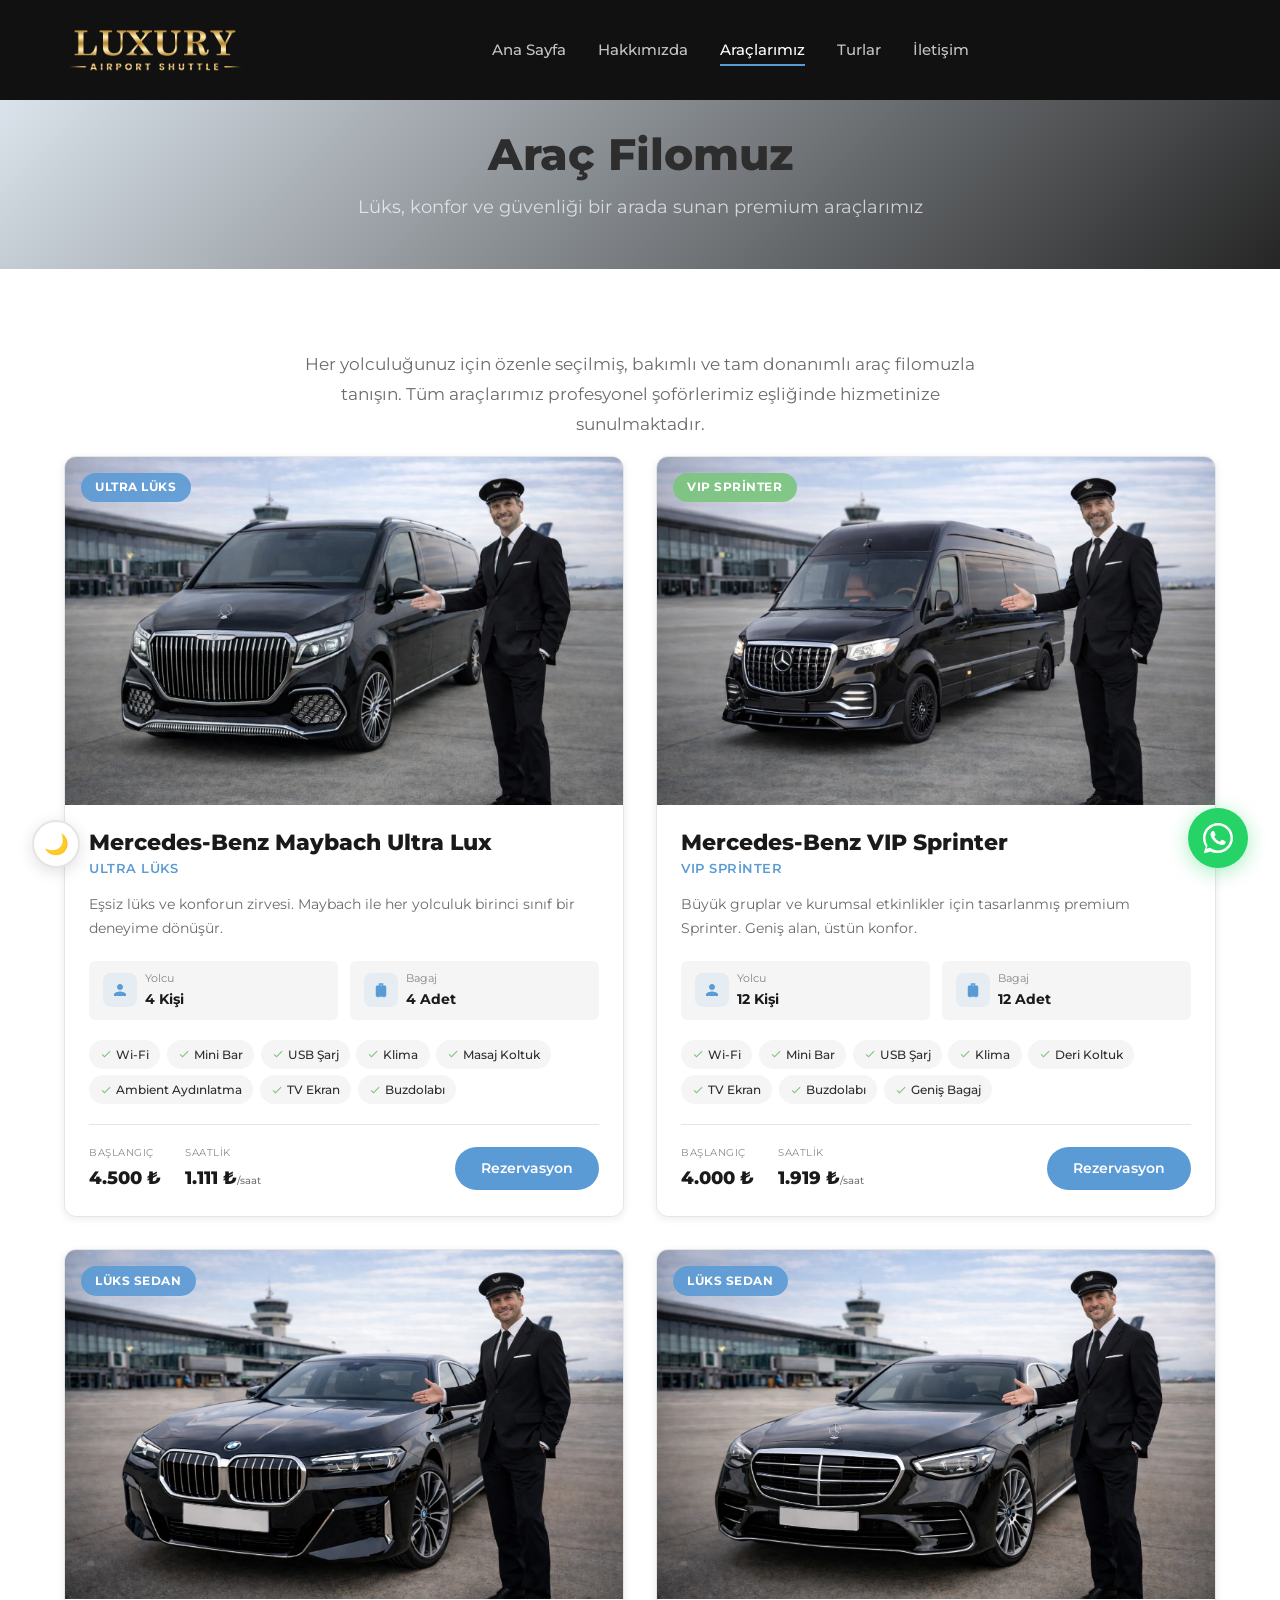
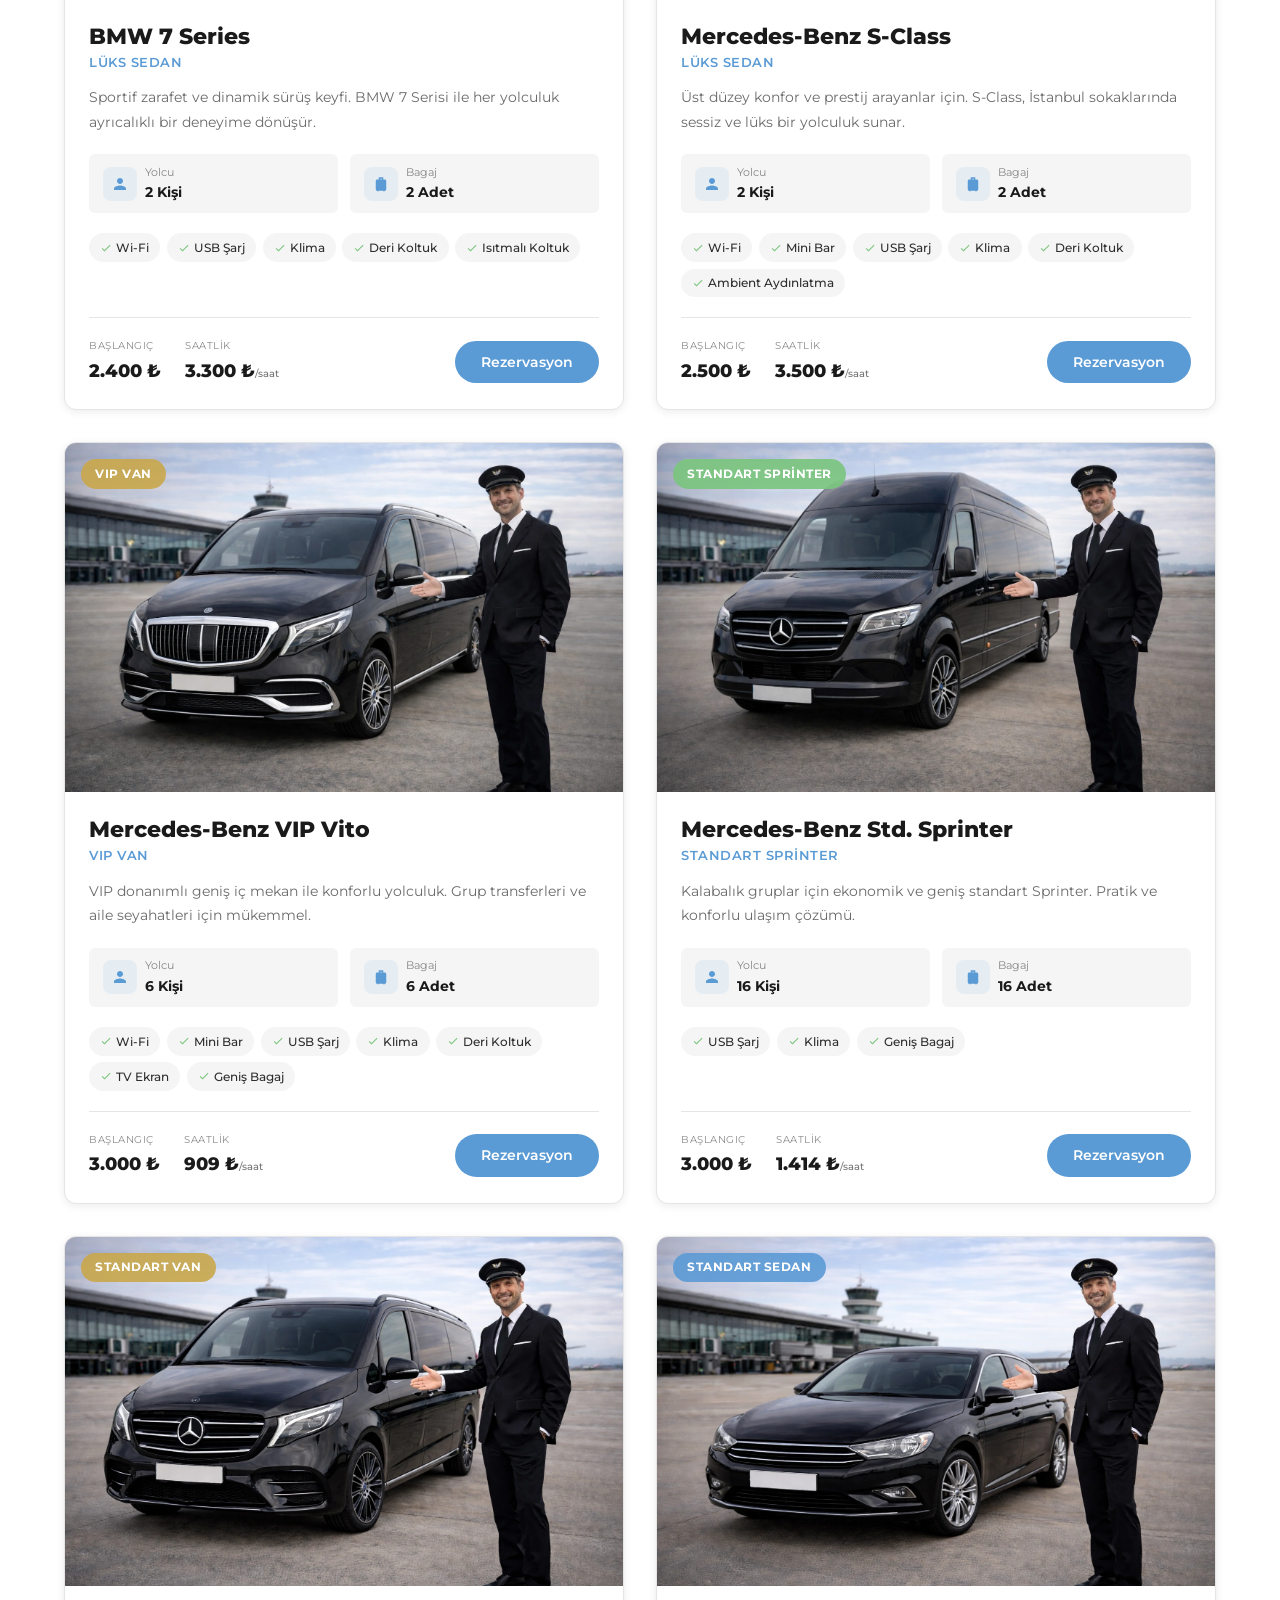
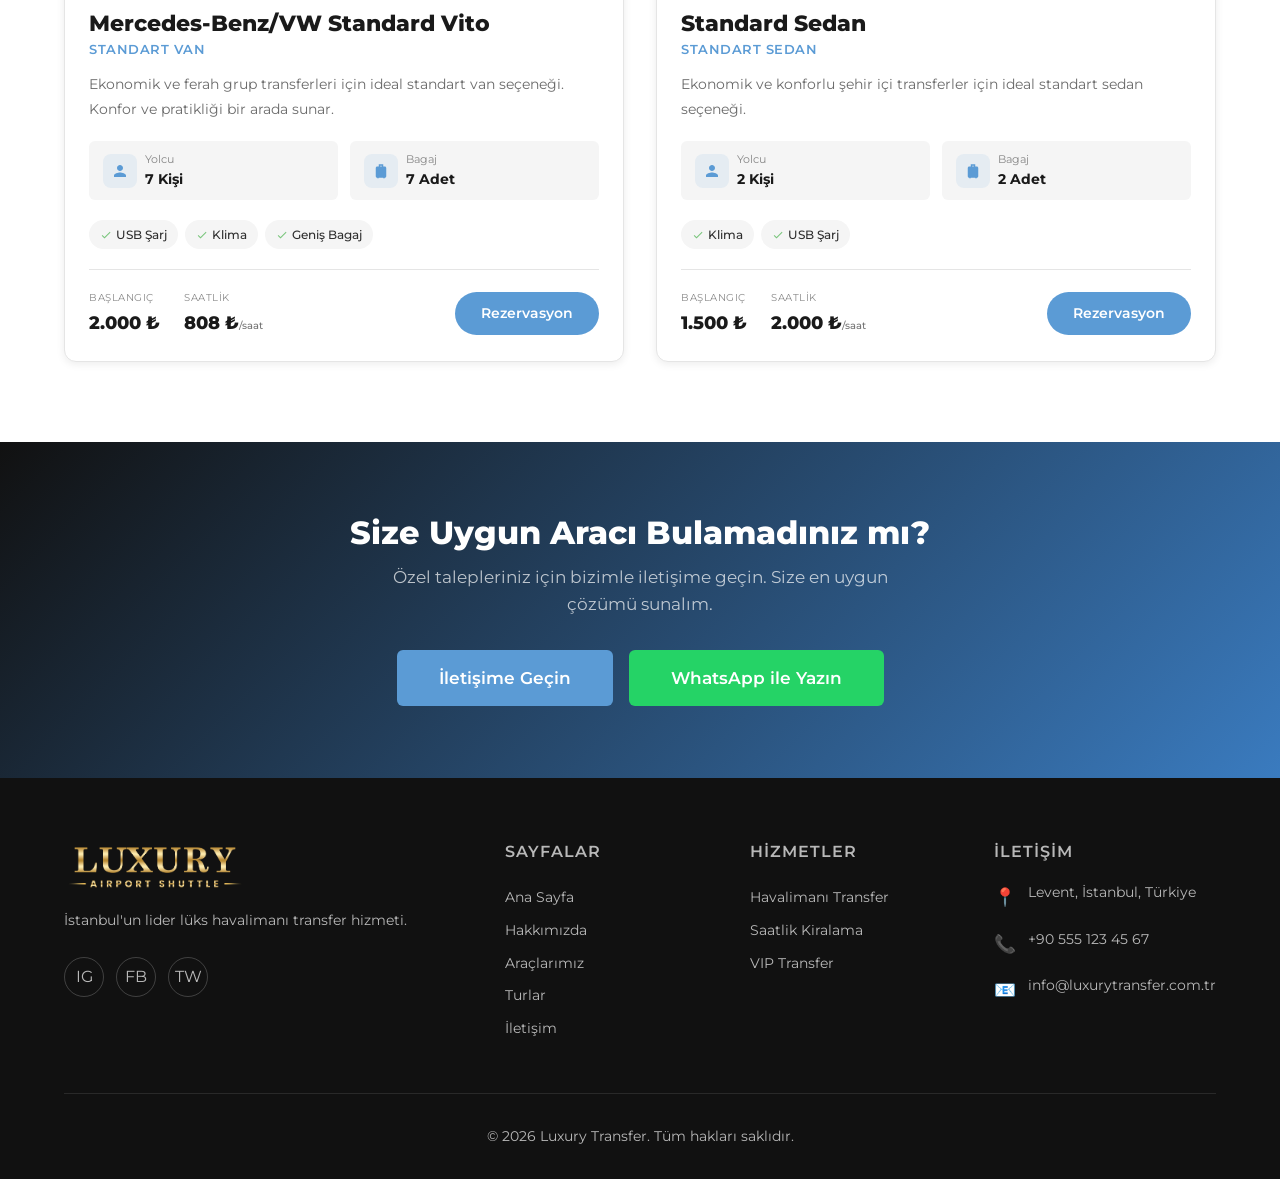
==== commit 3f1a9b05: "Araçlarımız sayfası görselleri Eski klasörüne, rezervasyon görselleri ana klasörde kaldı Co-Authored" ====
--- a/araclar.html
+++ b/araclar.html
@@ -63,7 +63,7 @@
         <!-- 1. Mercedes-Benz Maybach Ultra Lux -->
         <div class="fleet-vehicle reveal">
           <div class="fleet-vehicle__media">
-            <img src="images/vehicles/Araçlar/Mercedes-Benz Vito Maybach Ultra Lux.webp" alt="Mercedes-Benz Maybach Ultra Lux">
+            <img src="images/vehicles/Araçlar/Eski/Mercedes-Benz Vito Maybach Ultra Lux.webp" alt="Mercedes-Benz Maybach Ultra Lux">
             <span class="fleet-vehicle__badge fleet-vehicle__badge--executive">Ultra Lüks</span>
           </div>
           <div class="fleet-vehicle__body">
@@ -121,7 +121,7 @@
         <!-- 2. Mercedes-Benz VIP Sprinter -->
         <div class="fleet-vehicle reveal">
           <div class="fleet-vehicle__media">
-            <img src="images/vehicles/Araçlar/Mercedes-Benz VIP Sprinter.webp" alt="Mercedes-Benz VIP Sprinter">
+            <img src="images/vehicles/Araçlar/Eski/Mercedes-Benz VIP Sprinter.webp" alt="Mercedes-Benz VIP Sprinter">
             <span class="fleet-vehicle__badge fleet-vehicle__badge--sprinter">VIP Sprinter</span>
           </div>
           <div class="fleet-vehicle__body">
@@ -179,7 +179,7 @@
         <!-- 3. BMW 7 Series -->
         <div class="fleet-vehicle reveal">
           <div class="fleet-vehicle__media">
-            <img src="images/vehicles/Araçlar/BMW-7-Series.webp" alt="BMW 7 Series">
+            <img src="images/vehicles/Araçlar/Eski/BMW-7-Series.webp" alt="BMW 7 Series">
             <span class="fleet-vehicle__badge fleet-vehicle__badge--executive">Lüks Sedan</span>
           </div>
           <div class="fleet-vehicle__body">
@@ -234,7 +234,7 @@
         <!-- 4. Mercedes-Benz S-Class -->
         <div class="fleet-vehicle reveal">
           <div class="fleet-vehicle__media">
-            <img src="images/vehicles/Araçlar/Mercedes-S-Class-Car.webp" alt="Mercedes-Benz S-Class">
+            <img src="images/vehicles/Araçlar/Eski/Mercedes-S-Class-Car.webp" alt="Mercedes-Benz S-Class">
             <span class="fleet-vehicle__badge fleet-vehicle__badge--executive">Lüks Sedan</span>
           </div>
           <div class="fleet-vehicle__body">
@@ -290,7 +290,7 @@
         <!-- 5. Mercedes-Benz VIP Vito -->
         <div class="fleet-vehicle reveal">
           <div class="fleet-vehicle__media">
-            <img src="images/vehicles/Araçlar/Mercedes-Benz Vip Vito.webp" alt="Mercedes-Benz VIP Vito">
+            <img src="images/vehicles/Araçlar/Eski/Mercedes-Benz Vip Vito.webp" alt="Mercedes-Benz VIP Vito">
             <span class="fleet-vehicle__badge fleet-vehicle__badge--vip">VIP Van</span>
           </div>
           <div class="fleet-vehicle__body">
@@ -347,7 +347,7 @@
         <!-- 6. Mercedes-Benz Std. Sprinter -->
         <div class="fleet-vehicle reveal">
           <div class="fleet-vehicle__media">
-            <img src="images/vehicles/Araçlar/Mercedes-Benz Standart-Sprinter.webp" alt="Mercedes-Benz Std. Sprinter">
+            <img src="images/vehicles/Araçlar/Eski/Mercedes-Benz Standart-Sprinter.webp" alt="Mercedes-Benz Std. Sprinter">
             <span class="fleet-vehicle__badge fleet-vehicle__badge--sprinter">Standart Sprinter</span>
           </div>
           <div class="fleet-vehicle__body">
@@ -400,7 +400,7 @@
         <!-- 7. Mercedes-Benz/VW Standard Vito -->
         <div class="fleet-vehicle reveal">
           <div class="fleet-vehicle__media">
-            <img src="images/vehicles/Araçlar/Mercedes-Benz Standart Vito.webp" alt="Mercedes-Benz/VW Standard Vito">
+            <img src="images/vehicles/Araçlar/Eski/Mercedes-Benz Standart Vito.webp" alt="Mercedes-Benz/VW Standard Vito">
             <span class="fleet-vehicle__badge fleet-vehicle__badge--vip">Standart Van</span>
           </div>
           <div class="fleet-vehicle__body">
@@ -453,7 +453,7 @@
         <!-- 8. Standard Sedan -->
         <div class="fleet-vehicle reveal">
           <div class="fleet-vehicle__media">
-            <img src="images/vehicles/Araçlar/Standard-Sedan-Car.webp" alt="Standard Sedan">
+            <img src="images/vehicles/Araçlar/Eski/Standard-Sedan-Car.webp" alt="Standard Sedan">
             <span class="fleet-vehicle__badge fleet-vehicle__badge--executive">Standart Sedan</span>
           </div>
           <div class="fleet-vehicle__body">
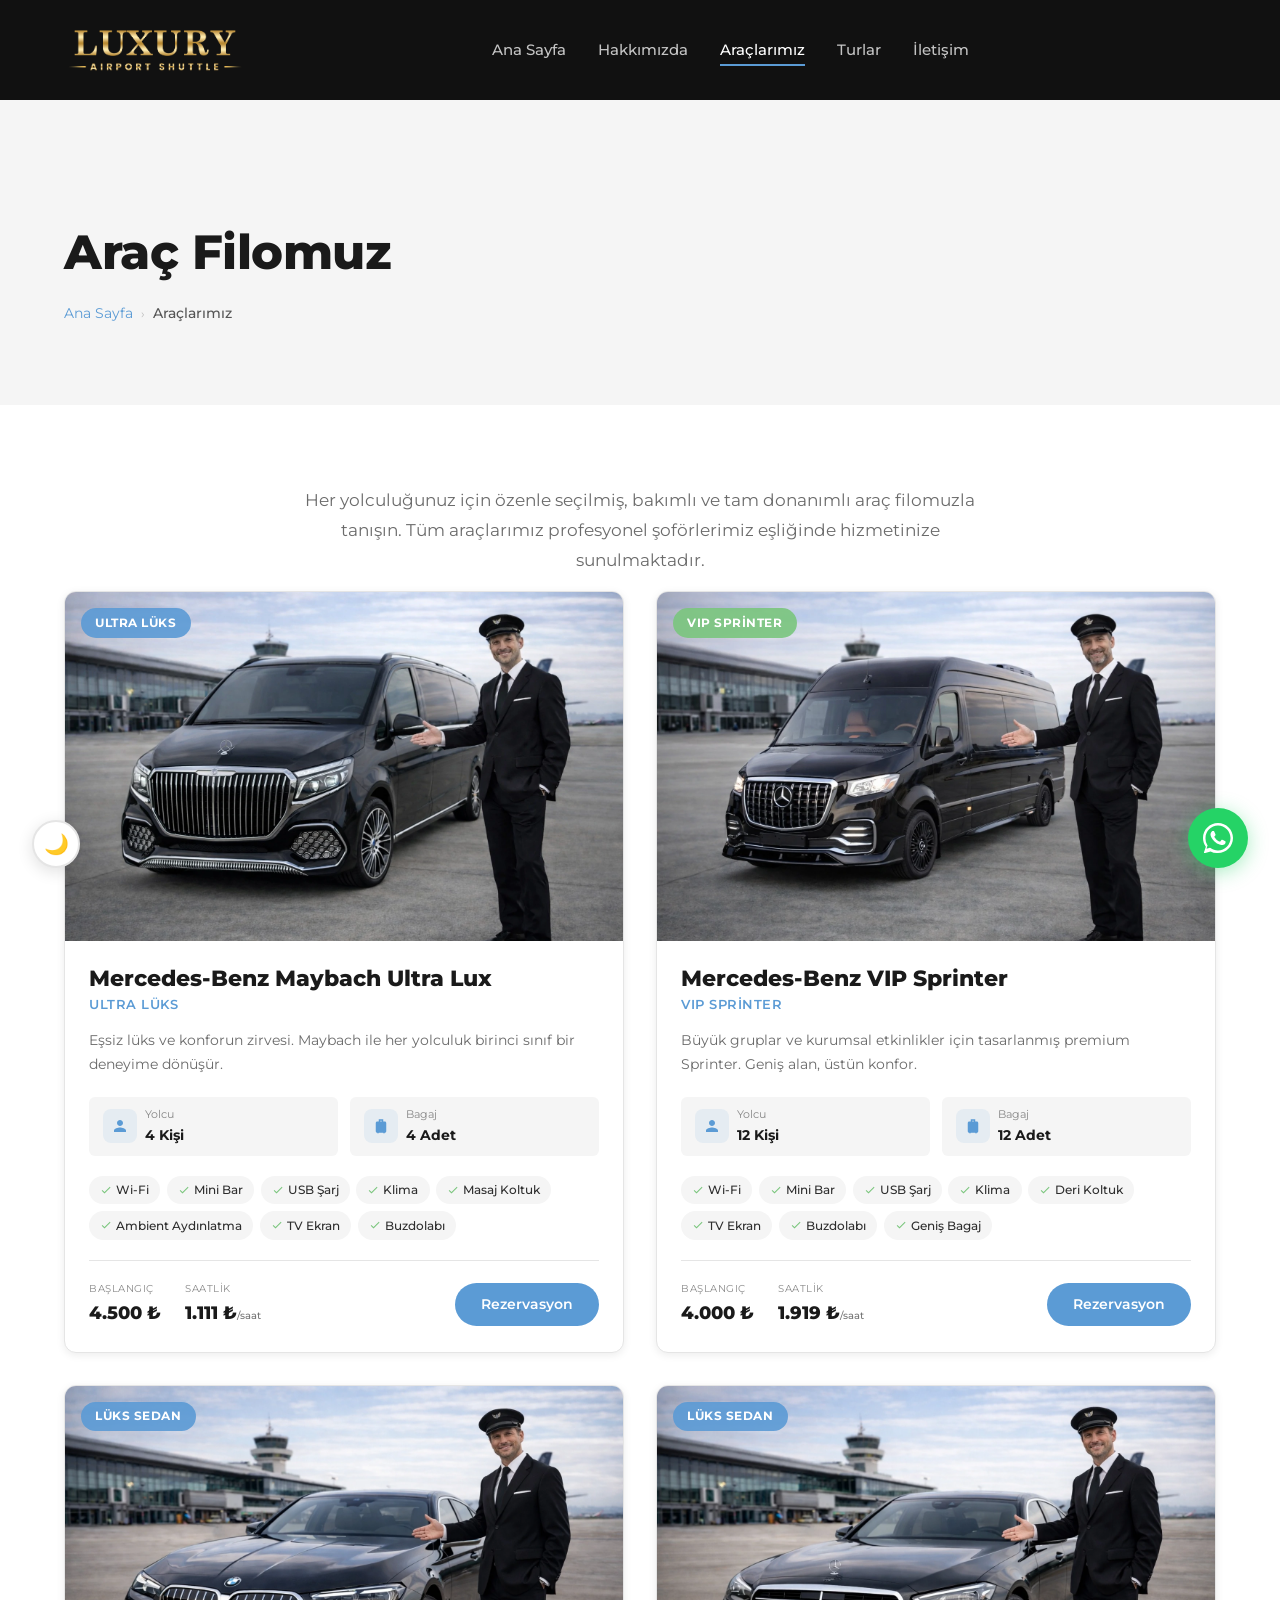
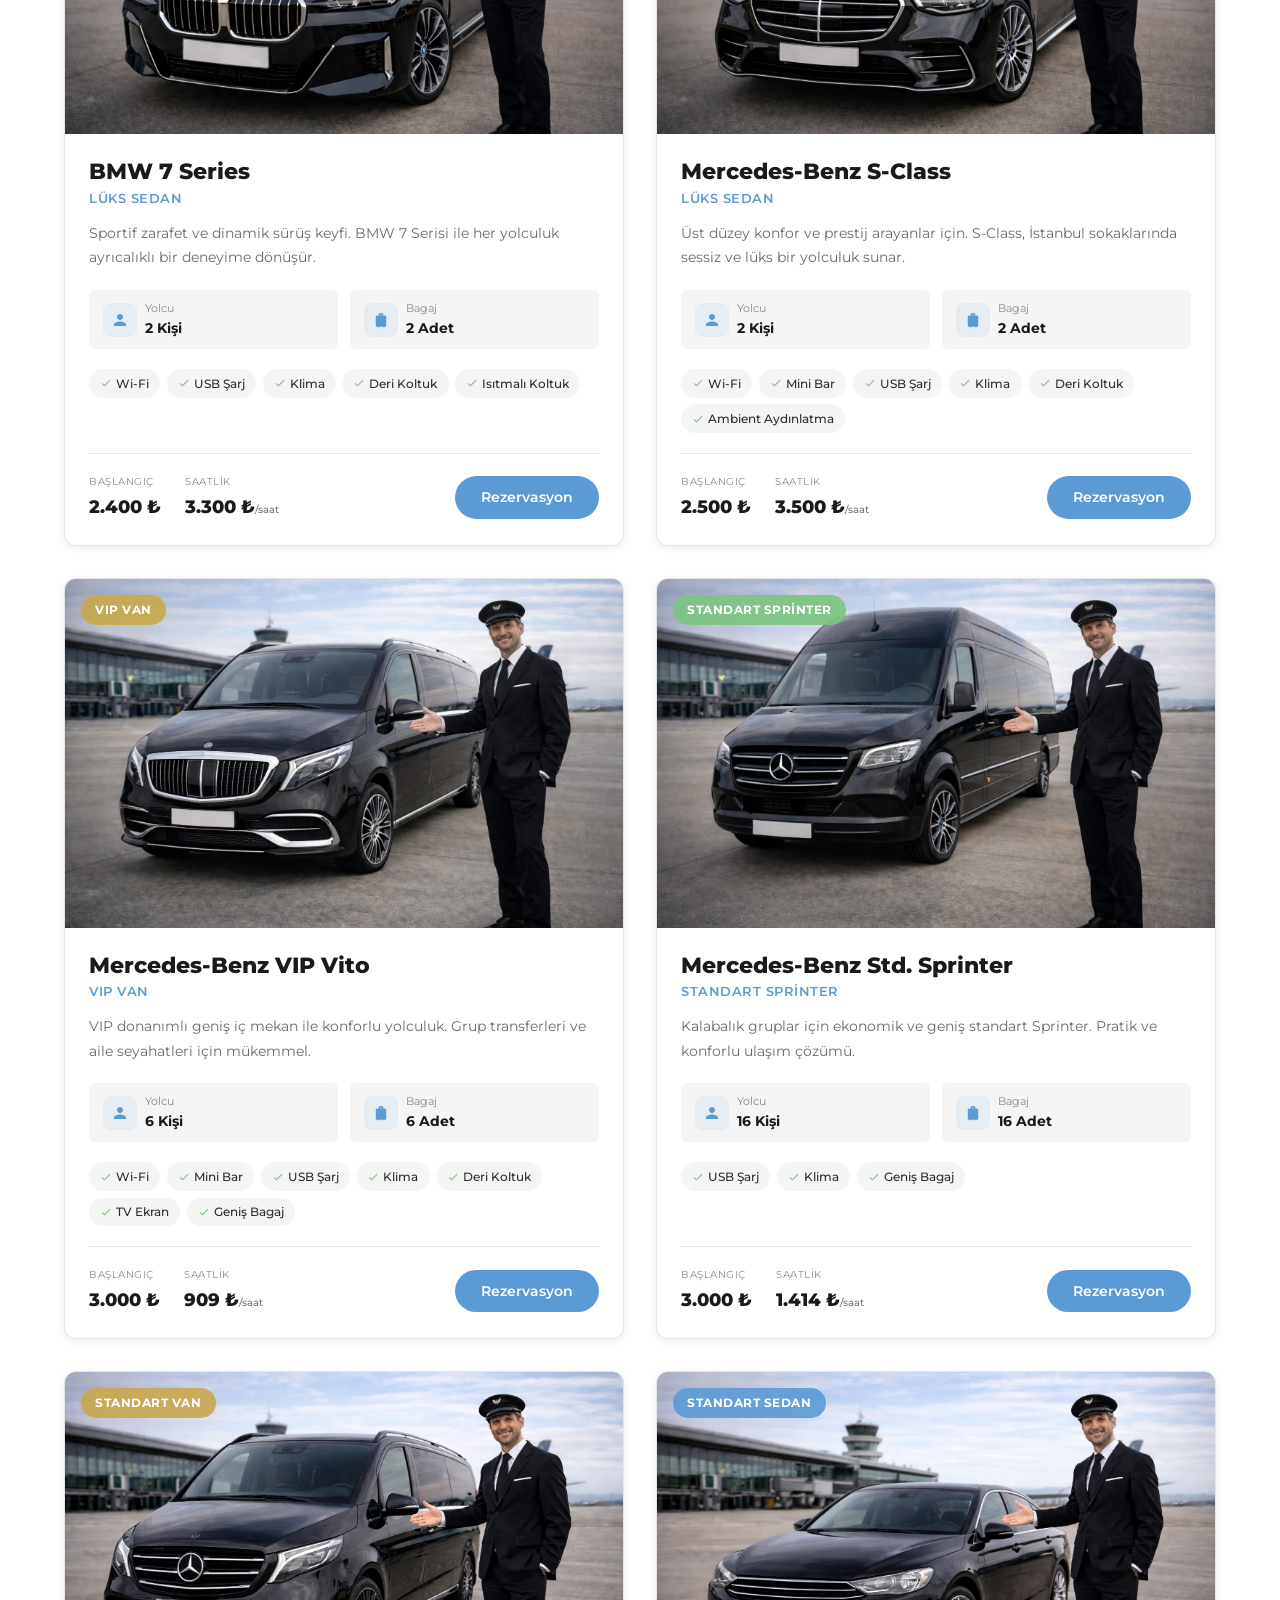
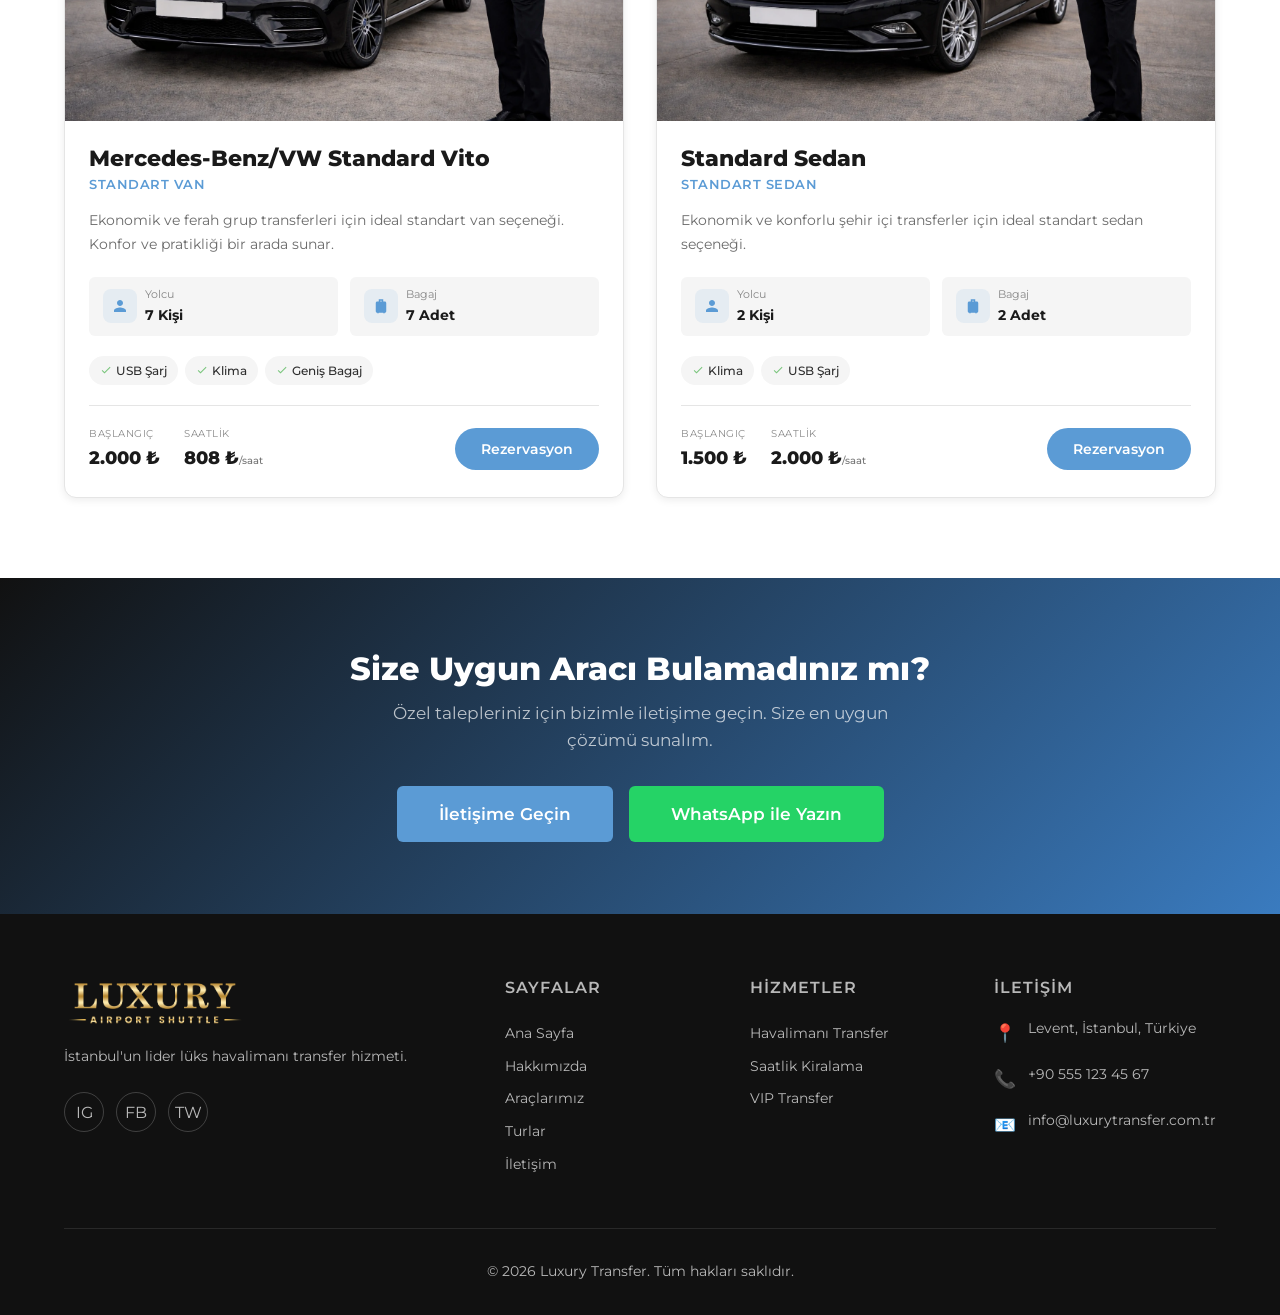
==== commit 31f72715: "Sayfa başlık alanları yeniden tasarlandı: breadcrumb, geniş padding, light/dark mod desteği Co-Autho" ====
--- a/araclar.html
+++ b/araclar.html
@@ -45,9 +45,14 @@
 
   <!-- Page Hero -->
   <section class="page-hero">
-    <div class="page-hero__content">
+    <div class="container page-hero__content">
       <h1 class="page-hero__title">Araç Filomuz</h1>
       <p class="page-hero__subtitle">Lüks, konfor ve güvenliği bir arada sunan premium araçlarımız</p>
+      <nav class="page-hero__breadcrumb">
+        <a href="index.html">Ana Sayfa</a>
+        <span class="page-hero__breadcrumb-sep">›</span>
+        <span class="page-hero__breadcrumb-current">Araçlarımız</span>
+      </nav>
     </div>
   </section>
 
--- a/css/style.css
+++ b/css/style.css
@@ -1000,34 +1000,78 @@
 
 /* --- Page Hero (subpages) --- */
 .page-hero {
-  background: var(--black);
-  padding: 8rem 0 3rem;
-  text-align: center;
-  position: relative;
-  overflow: hidden;
-}
-
-.page-hero::before {
-  content: '';
-  position: absolute;
-  inset: 0;
-  background: linear-gradient(135deg, rgba(91,155,213,0.15) 0%, rgba(26,26,26,0.95) 100%);
+  background: var(--gray-100, #F5F5F5);
+  padding: 14rem 0 5rem;
+  text-align: left;
+}
+
+[data-theme="dark"] .page-hero {
+  background: #0a0a0a;
 }
 
 .page-hero__content {
   position: relative;
-  z-index: 2;
 }
 
 .page-hero__title {
-  color: var(--white);
-  font-size: 2.75rem;
-  margin-bottom: 0.75rem;
+  color: var(--text-heading, #1A1A1A);
+  font-family: var(--font-heading);
+  font-size: 3rem;
+  font-weight: 800;
+  margin-bottom: 1.25rem;
+  letter-spacing: -0.5px;
+}
+
+[data-theme="dark"] .page-hero__title {
+  color: #fff;
 }
 
 .page-hero__subtitle {
-  color: rgba(255,255,255,0.7);
-  font-size: 1.1rem;
+  display: none;
+}
+
+/* Breadcrumb */
+.page-hero__breadcrumb {
+  display: flex;
+  align-items: center;
+  gap: 0.5rem;
+  font-size: 0.9rem;
+}
+
+.page-hero__breadcrumb a {
+  color: var(--primary, #5B9BD5);
+  text-decoration: none;
+  transition: color 0.2s;
+}
+
+.page-hero__breadcrumb a:hover {
+  color: var(--primary-dark, #3A7BBF);
+}
+
+[data-theme="dark"] .page-hero__breadcrumb a {
+  color: rgba(255,255,255,0.55);
+}
+
+[data-theme="dark"] .page-hero__breadcrumb a:hover {
+  color: #fff;
+}
+
+.page-hero__breadcrumb-sep {
+  color: #bbb;
+  font-size: 0.75rem;
+}
+
+[data-theme="dark"] .page-hero__breadcrumb-sep {
+  color: rgba(255,255,255,0.3);
+}
+
+.page-hero__breadcrumb-current {
+  color: #555;
+  font-weight: 500;
+}
+
+[data-theme="dark"] .page-hero__breadcrumb-current {
+  color: rgba(255,255,255,0.85);
 }
 
 /* --- Statistics Bar --- */
@@ -1121,6 +1165,3 @@
   color: #999;
 }
 
-[data-theme="dark"] .page-hero {
-  background: #0A0A0A;
-}
--- a/css/components.css
+++ b/css/components.css
@@ -752,7 +752,7 @@
 }
 
 .fleet-slider__track .fleet-card {
-  flex: 0 0 25%;
+  flex: 0 0 33.333%;
   min-width: 0;
 }
 
--- a/css/responsive.css
+++ b/css/responsive.css
@@ -48,7 +48,8 @@
   .hero__title { font-size: 2.25rem; }
   .hero__subtitle { font-size: 1rem; }
 
-  .page-hero__title { font-size: 2rem; }
+  .page-hero { padding: 9rem 0 3.5rem; }
+  .page-hero__title { font-size: 2.25rem; }
 
   .section-title { font-size: 1.75rem; }
 
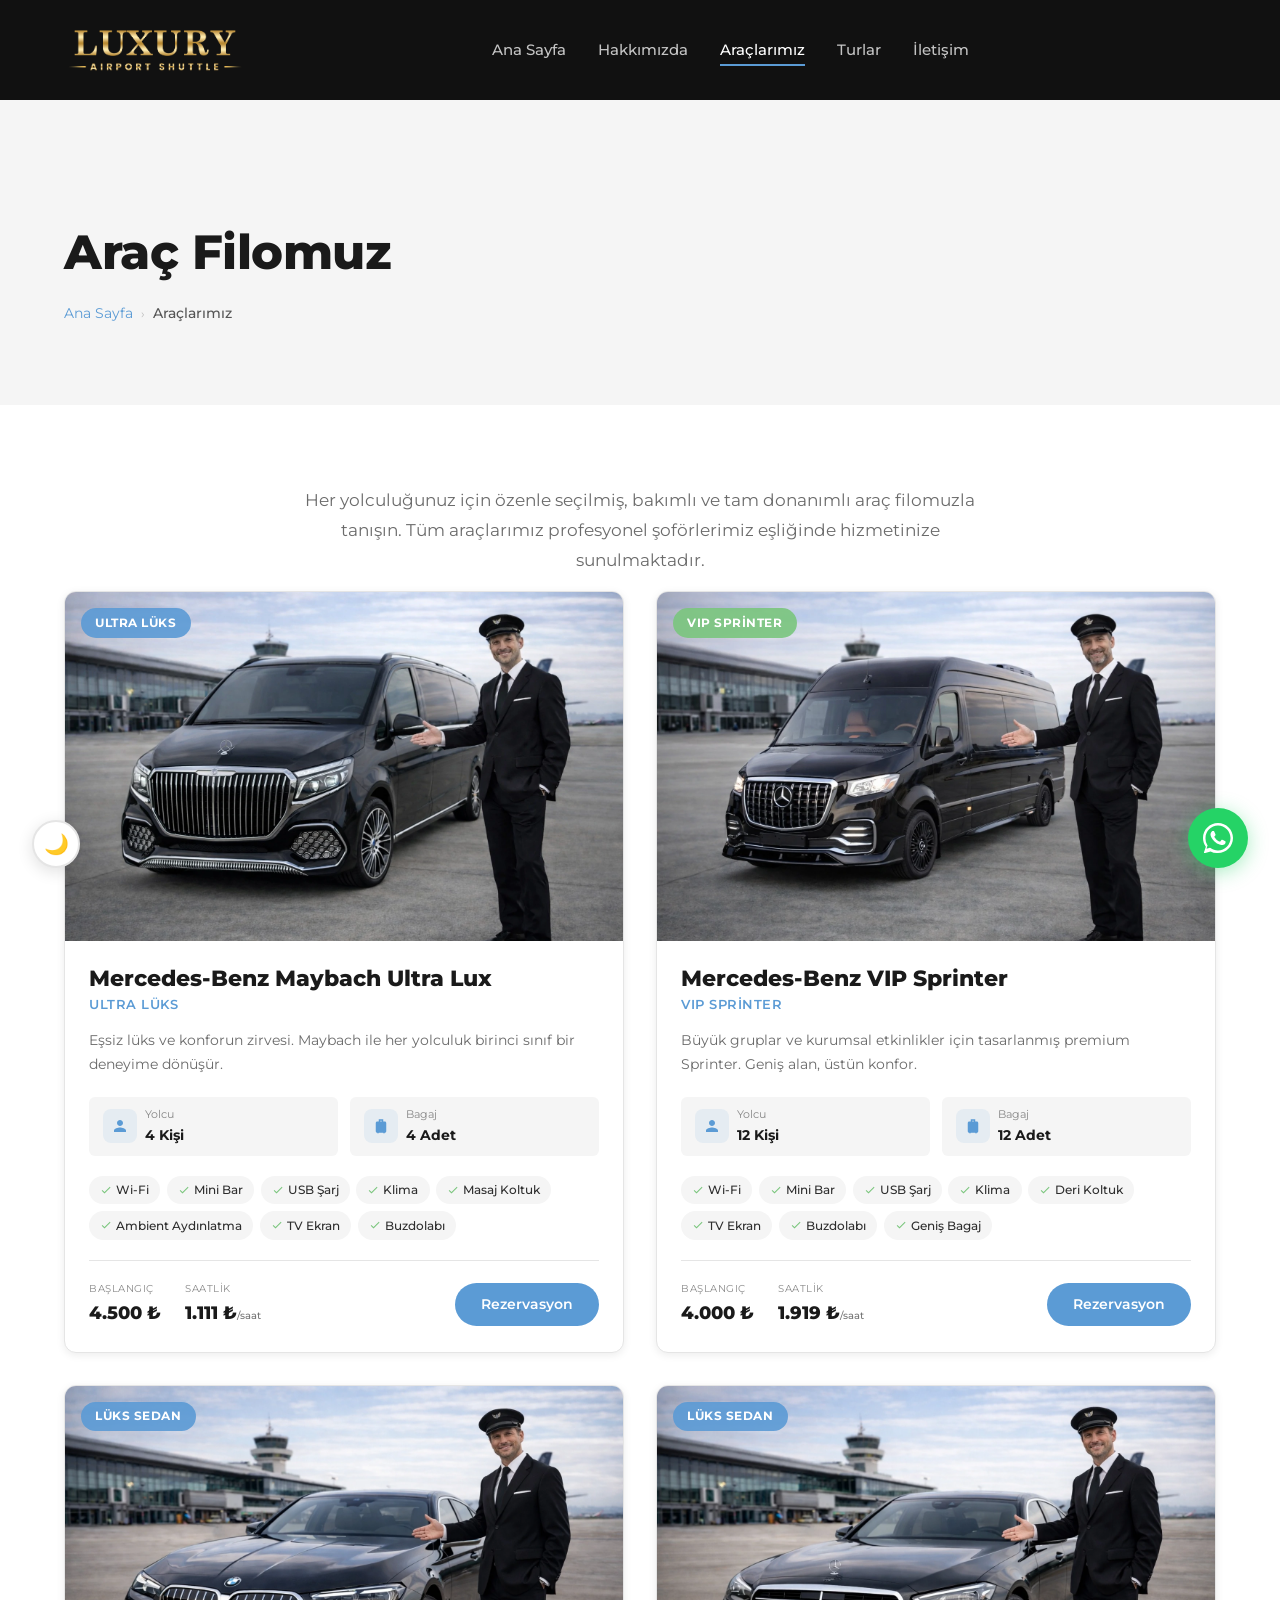
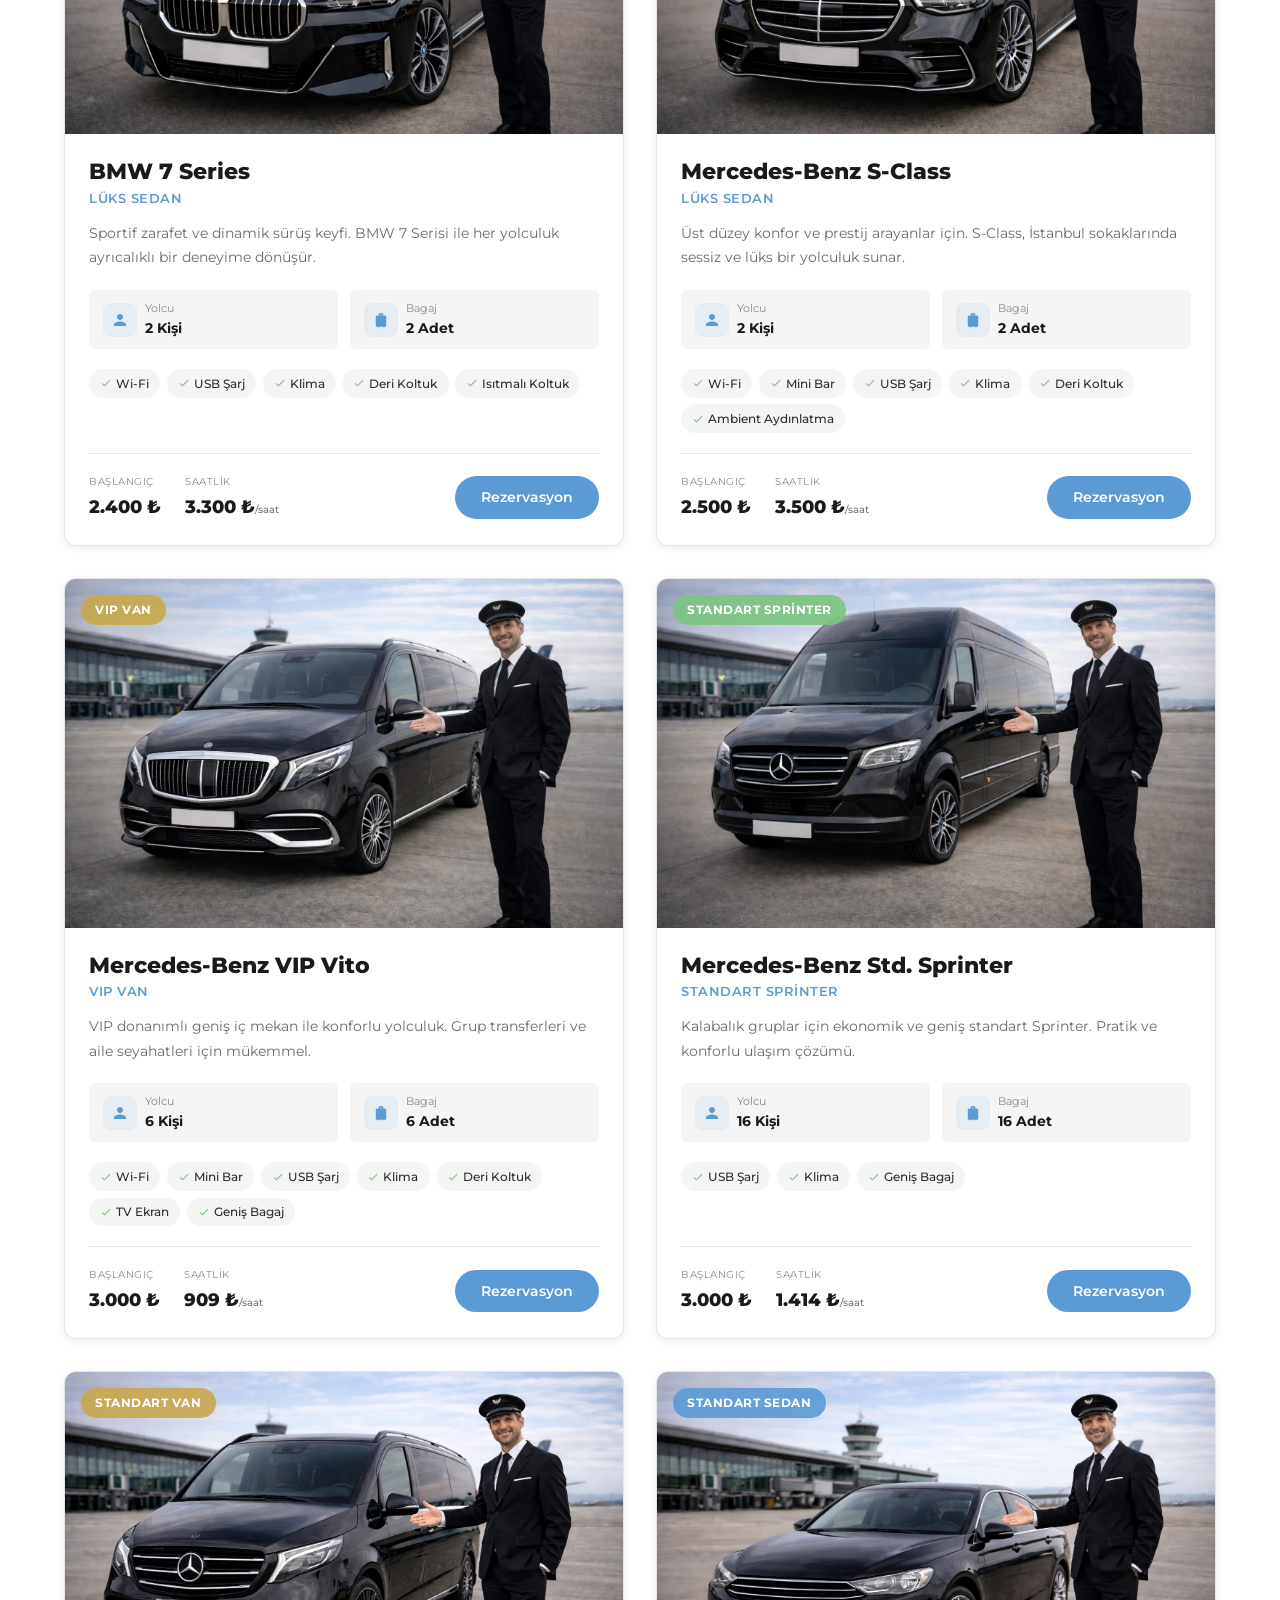
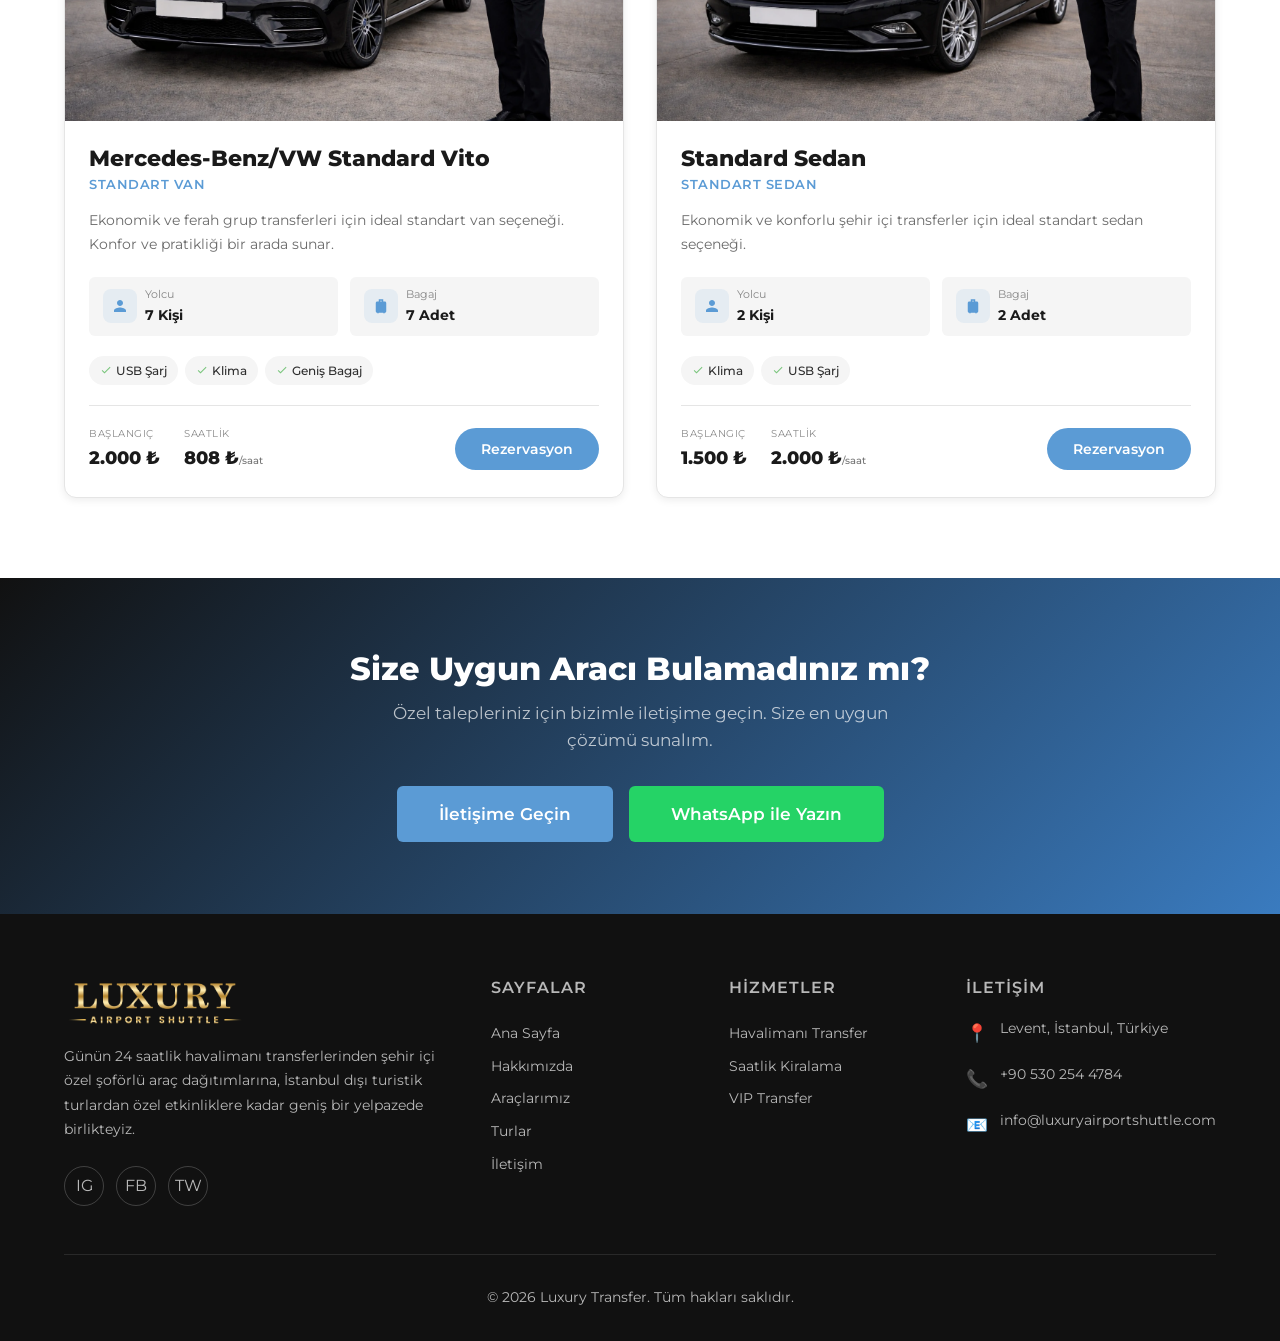
==== commit e81e8116: "SMTP e-posta sistemi ve genel güncellemeler - SMTP mailer, send-reservation endpoint ve test scripti" ====
--- a/araclar.html
+++ b/araclar.html
@@ -529,7 +529,7 @@
       <div class="footer__grid">
         <div>
           <div class="footer__brand"><img src="images/logo/logo.webp" alt="Luxury Transfer"></div>
-          <p class="footer__desc">İstanbul'un lider lüks havalimanı transfer hizmeti.</p>
+          <p class="footer__desc">Günün 24 saatlik havalimanı transferlerinden şehir içi özel şoförlü araç dağıtımlarına, İstanbul dışı turistik turlardan özel etkinliklere kadar geniş bir yelpazede birlikteyiz.</p>
           <div class="footer__social">
             <a href="#" class="footer__social-link" aria-label="Instagram">IG</a>
             <a href="#" class="footer__social-link" aria-label="Facebook">FB</a>
@@ -558,11 +558,11 @@
           </div>
           <div class="footer__contact-item">
             <span class="footer__contact-icon">📞</span>
-            <span>+90 555 123 45 67</span>
+            <a href="tel:905302544784" style="color:inherit;text-decoration:none;">+90 530 254 4784</a>
           </div>
           <div class="footer__contact-item">
             <span class="footer__contact-icon">📧</span>
-            <span>info@luxurytransfer.com.tr</span>
+            <a href="mailto:info@luxuryairportshuttle.com" style="color:inherit;text-decoration:none;">info@luxuryairportshuttle.com</a>
           </div>
         </div>
       </div>
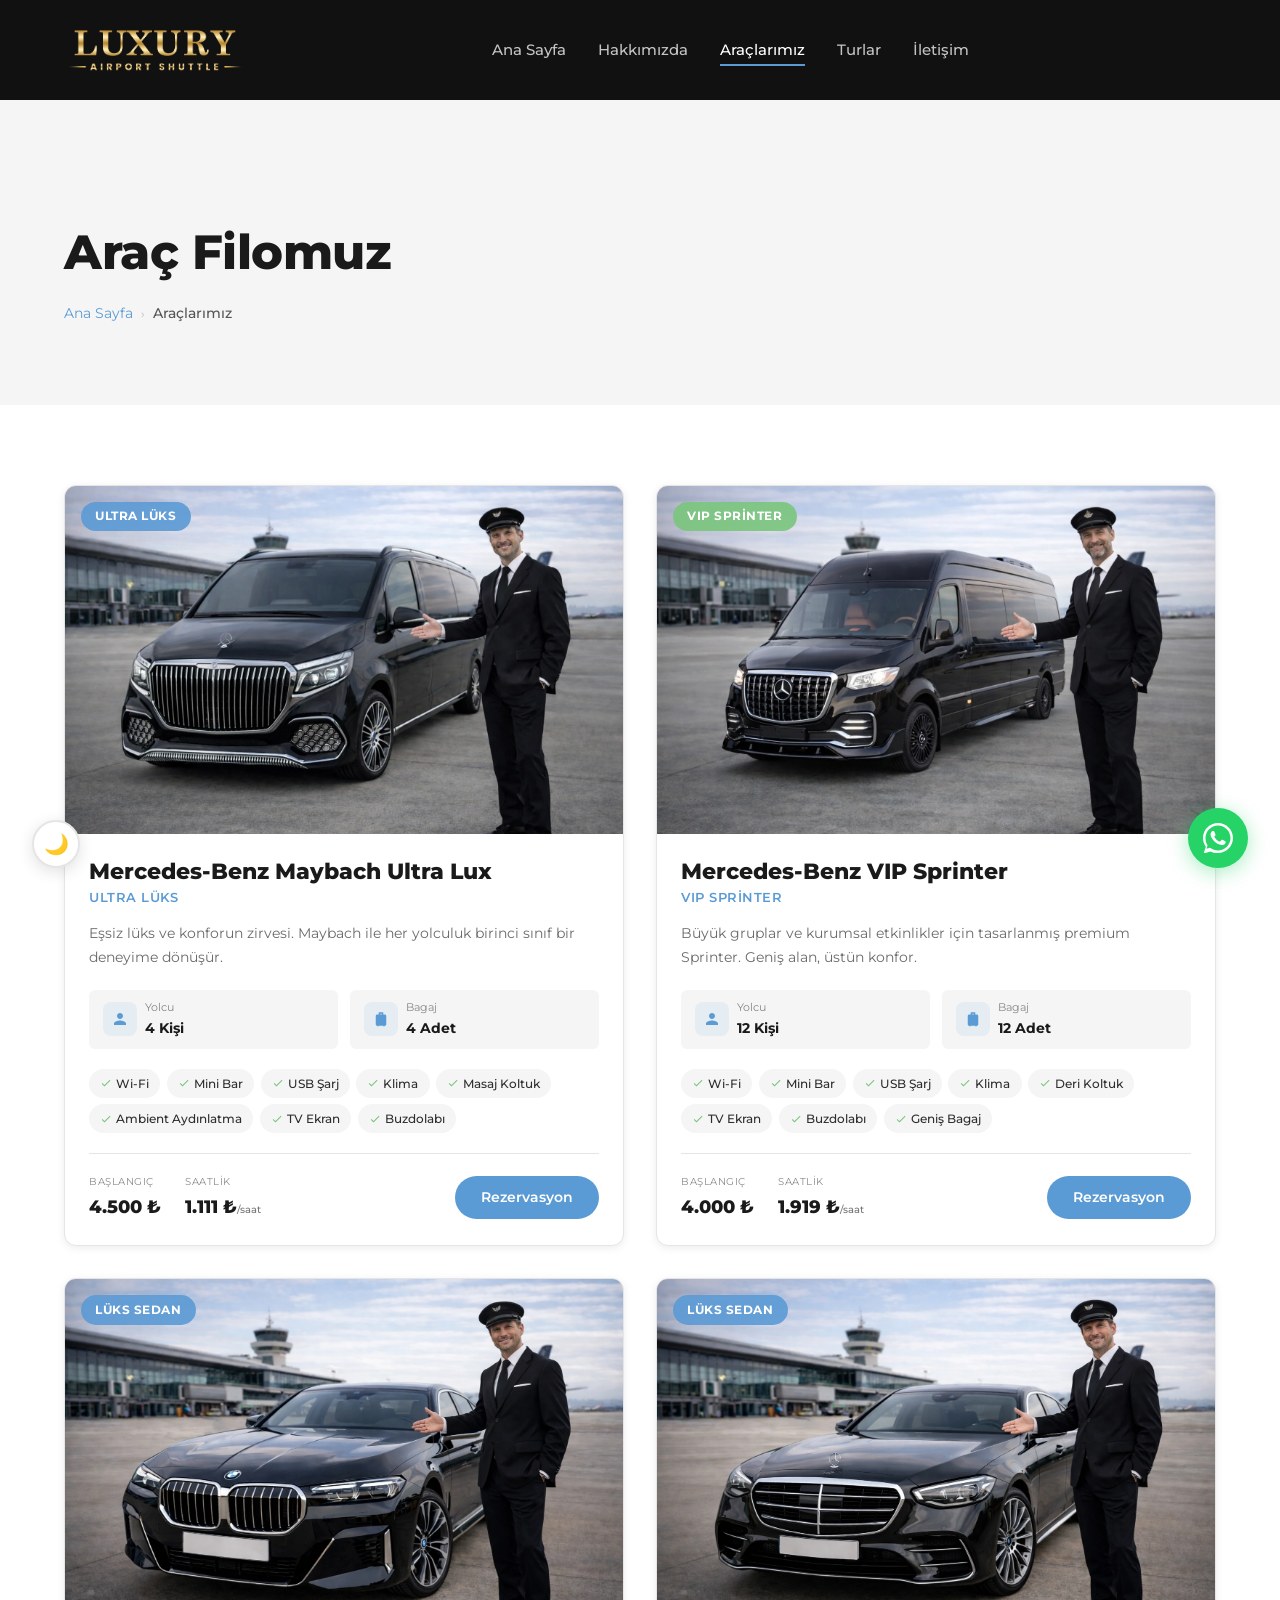
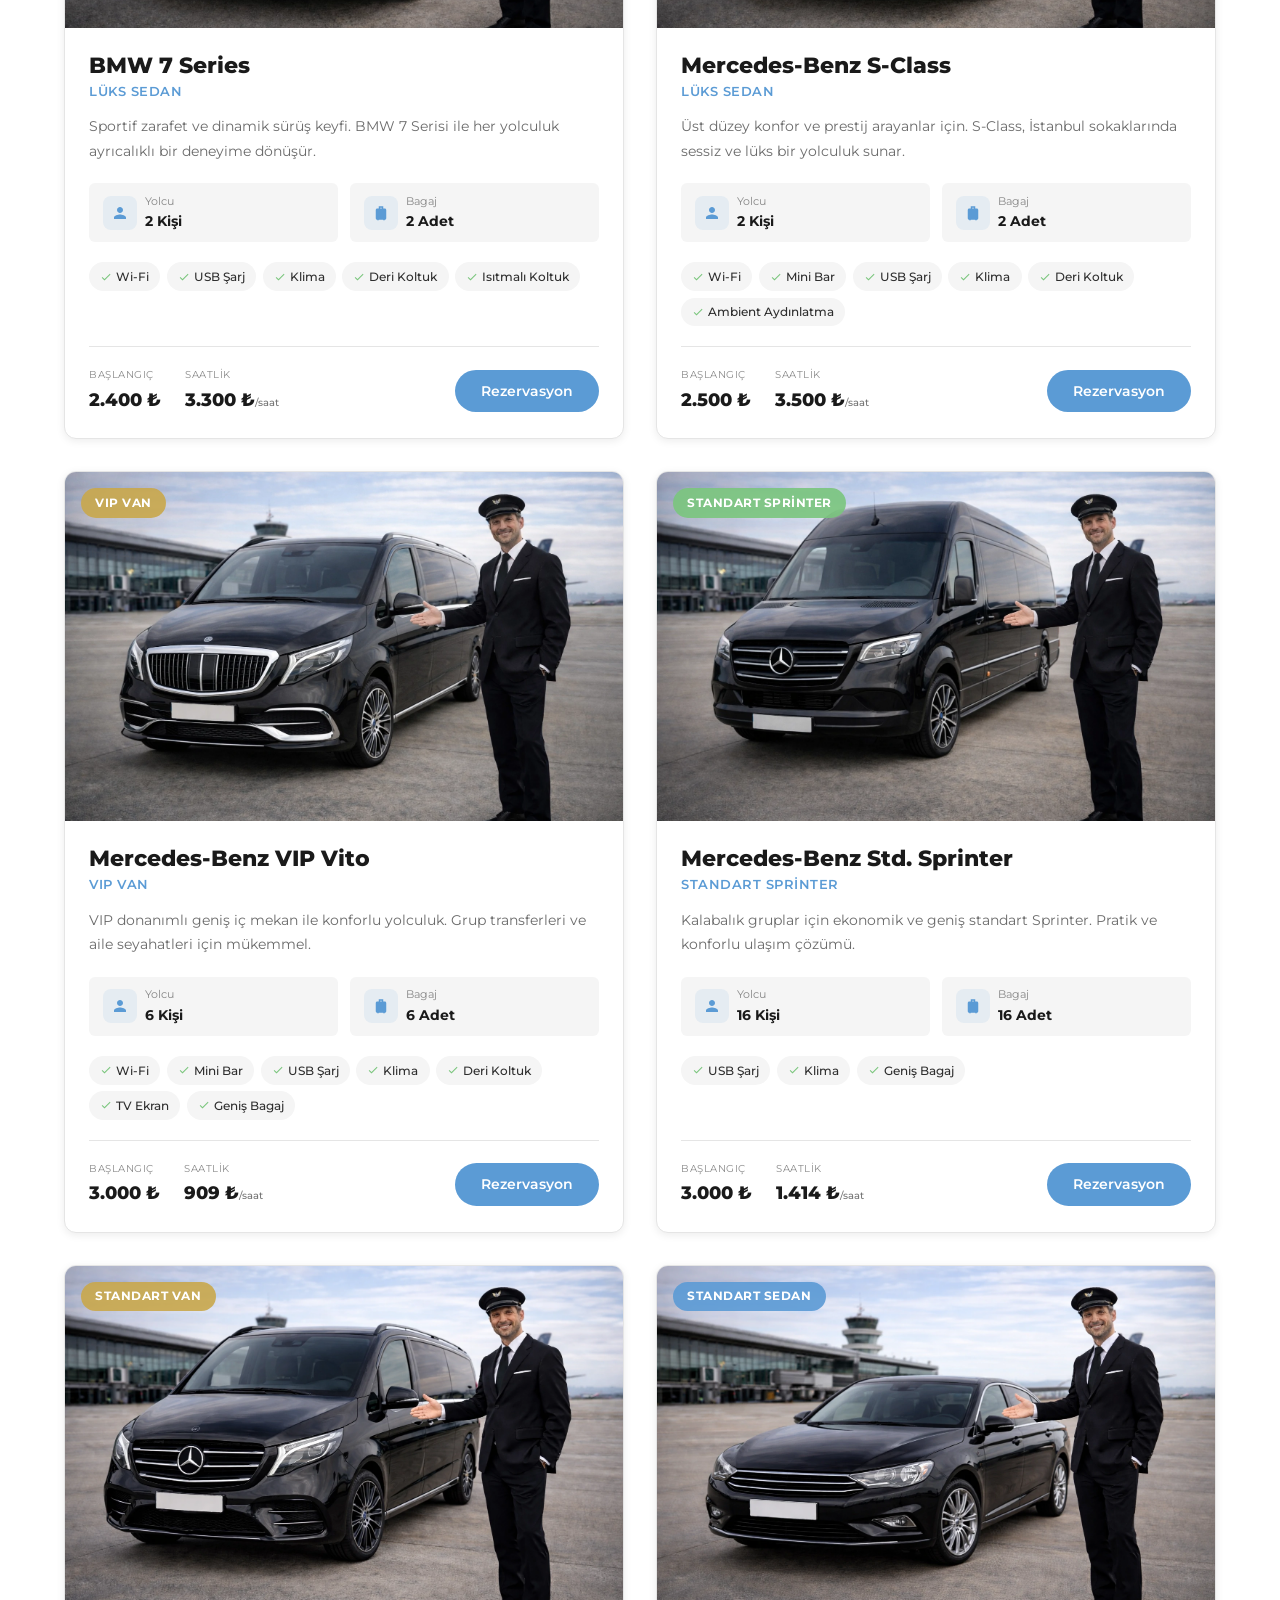
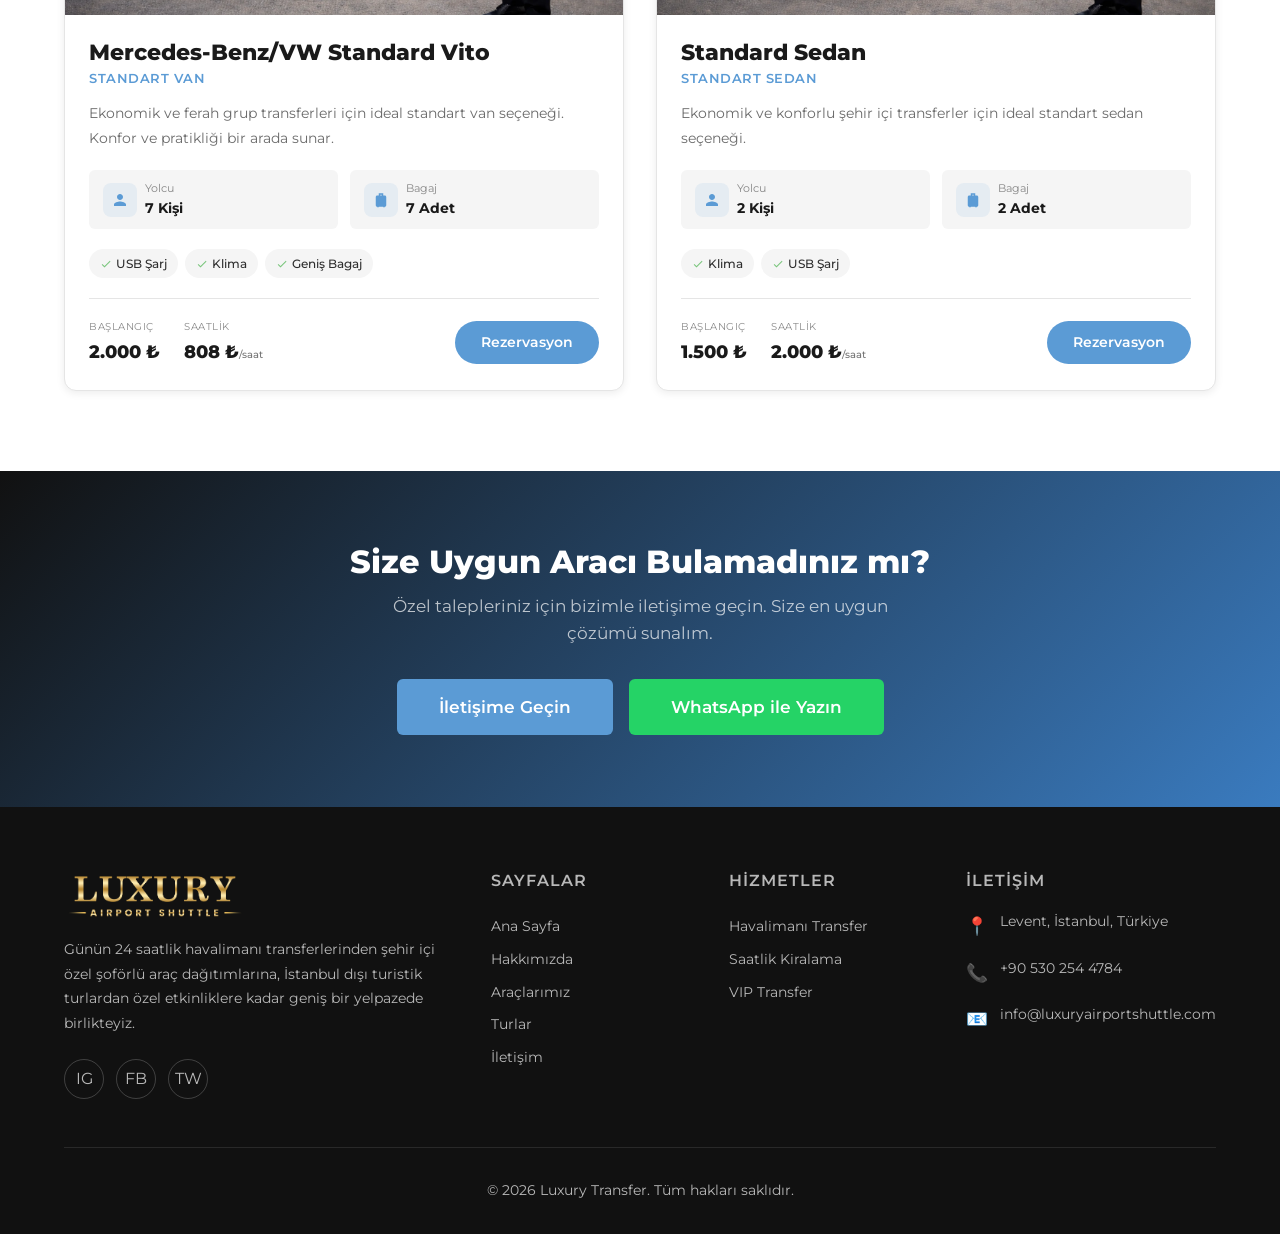
==== commit 97bba95e: "SEO optimizasyonu: meta etiketler, Open Graph, sitemap, robots.txt - Tüm sayfalara benzersiz title, " ====
--- a/araclar.html
+++ b/araclar.html
@@ -3,8 +3,20 @@
 <head>
   <meta charset="UTF-8">
   <meta name="viewport" content="width=device-width, initial-scale=1.0">
-  <meta name="description" content="Luxury Transfer araç filosu. Mercedes-Benz S-Class, BMW 7 Serisi, Mercedes-Benz Vito VIP ve Sprinter VIP araçlarla lüks transfer.">
-  <title>Araçlarımız - Luxury Transfer</title>
+  <meta name="description" content="Luxury Transfer araç filosu. Mercedes-Benz Maybach, S-Class, BMW 7 Serisi, Vito VIP ve Sprinter VIP araçlarla İstanbul'da lüks havalimanı transferi.">
+  <meta name="keywords" content="lüks araç kiralama istanbul, mercedes transfer, BMW 7 transfer, VIP vito, sprinter VIP, maybach kiralama, şoförlü araç istanbul">
+  <meta name="robots" content="index, follow">
+  <link rel="canonical" href="https://luxuryairportshuttle.com/araclar.html">
+  <meta property="og:title" content="Araç Filomuz | Luxury Transfer İstanbul">
+  <meta property="og:description" content="Mercedes Maybach, S-Class, BMW 7, Vito VIP, Sprinter VIP. İstanbul lüks transfer için premium araç filomuz.">
+  <meta property="og:type" content="website">
+  <meta property="og:url" content="https://luxuryairportshuttle.com/araclar.html">
+  <meta property="og:site_name" content="Luxury Transfer">
+  <meta property="og:locale" content="tr_TR">
+  <meta name="twitter:card" content="summary_large_image">
+  <meta name="twitter:title" content="Araç Filomuz | Luxury Transfer İstanbul">
+  <meta name="twitter:description" content="Mercedes Maybach, S-Class, BMW 7, Vito VIP, Sprinter VIP. Premium araç filomuz.">
+  <title>Araç Filomuz - Mercedes, BMW Lüks Transfer Araçları | Luxury Transfer</title>
   <link rel="preconnect" href="https://fonts.googleapis.com">
   <link rel="preconnect" href="https://fonts.gstatic.com" crossorigin>
   <link href="https://fonts.googleapis.com/css2?family=Montserrat:wght@400;500;600;700;800&display=swap" rel="stylesheet">
@@ -59,10 +71,6 @@
   <!-- Fleet Section -->
   <section class="section">
     <div class="container">
-      <div class="fleet-intro reveal">
-        <p class="fleet-intro__text">Her yolculuğunuz için özenle seçilmiş, bakımlı ve tam donanımlı araç filomuzla tanışın. Tüm araçlarımız profesyonel şoförlerimiz eşliğinde hizmetinize sunulmaktadır.</p>
-      </div>
-
       <div class="fleet-grid" id="fleet-grid">
 
         <!-- 1. Mercedes-Benz Maybach Ultra Lux -->
